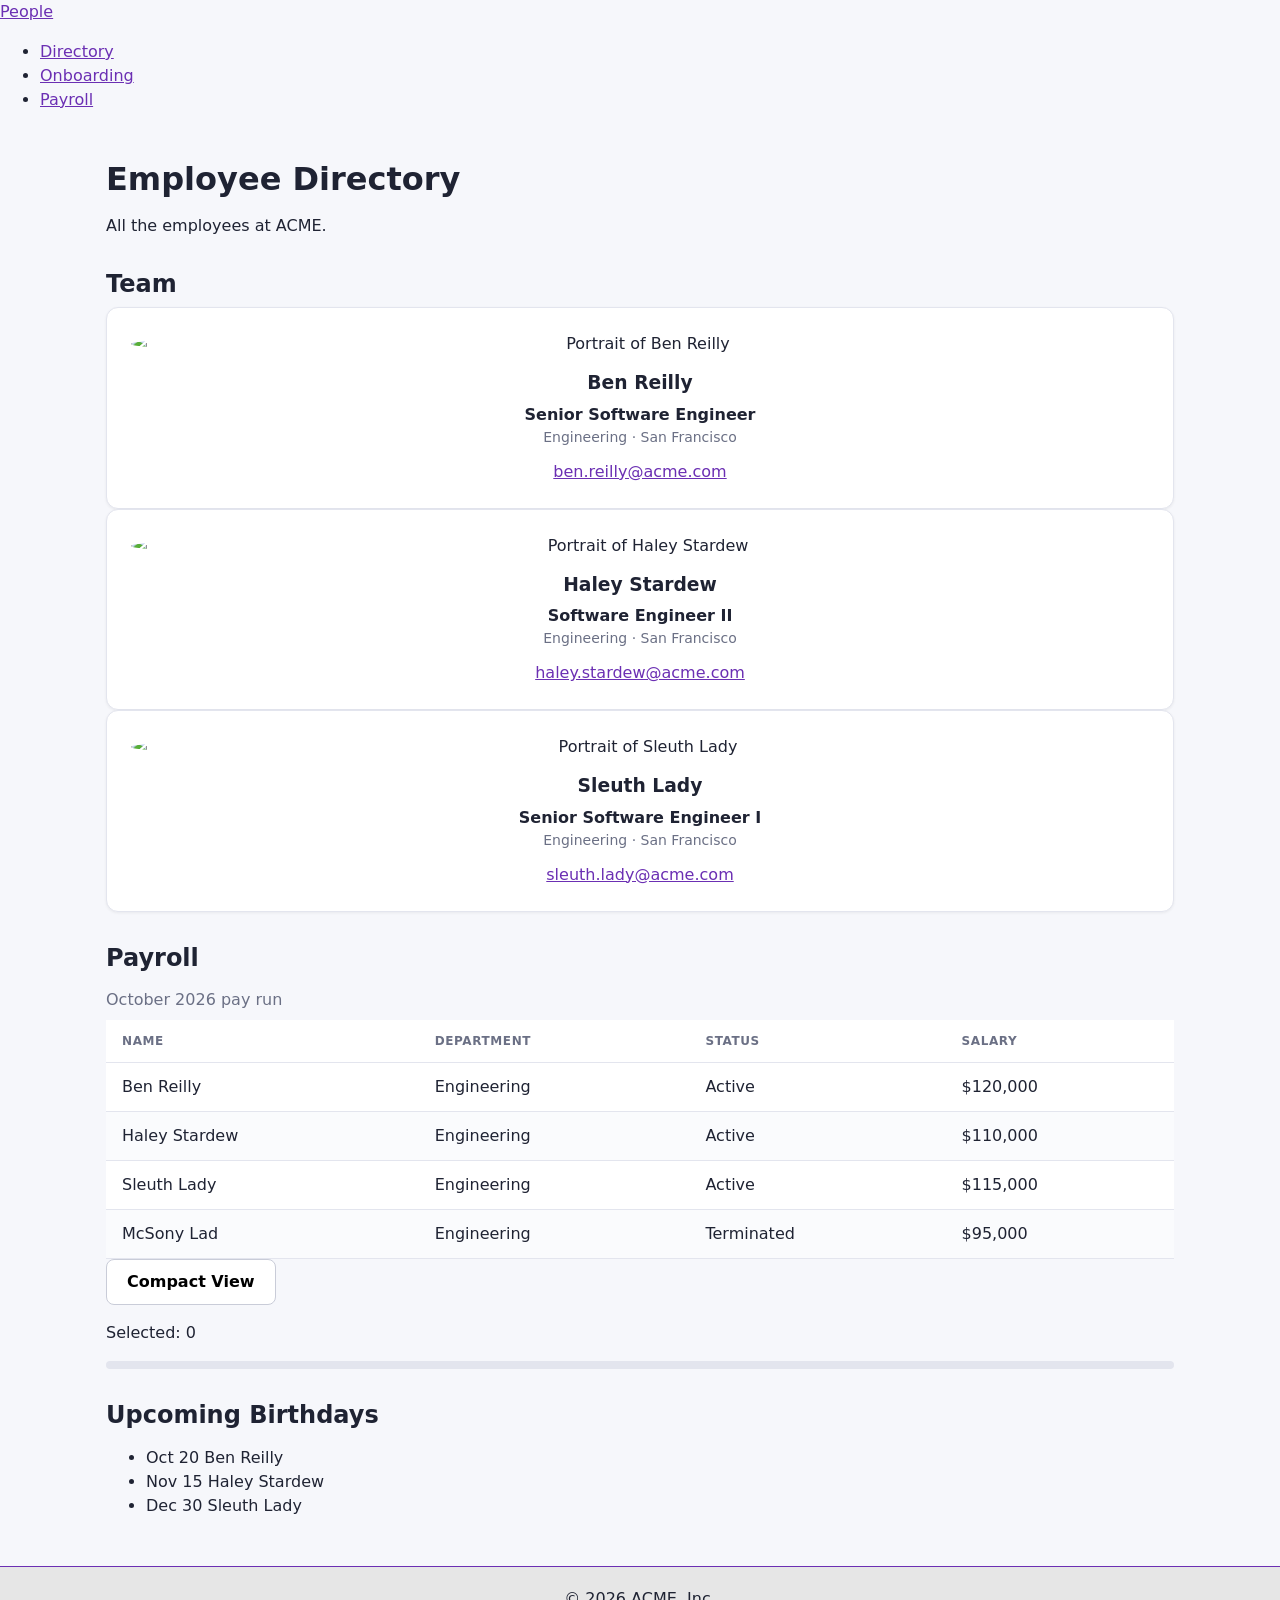
==== index.html @ ab60e47a "Payroll Table js" ====
<!DOCTYPE html>     <!-- tells the browser: modern HTML -->
<html lang="en">    <!-- language, for screen readers -->
    <head>          <!-- info ABOUT the page, not shown -->
        <meta charset="UTF-8">
        <meta name="viewport" content="width=device-width, initial-scale=1.0">
        <title>Document</title>

        <!-- CSS -->
        <link rel="stylesheet" href="styles.css">

        <!-- JavaScript -->
        <script src="app.js" defer></script>
        <script src="index.js" defer></script>
    </head>
    <body>          <!-- everything visible goes here -->
        <header class="site-header">
            <a href="index.html" class="logo">People</a>
            <nav aria-label="Main">
                <ul class="nav-links">
                    <li><a href="index.html" aria-current="page">Directory</a></li>
                    <li><a href="onboarding.html">Onboarding</a></li>
                    <li><a href="#">Payroll</a></li>
                </ul>
            </nav>
        </header>

        <main>
            <h1>Employee Directory</h1>
            <p>All the employees at ACME.</p>

            <section aria-labelledby="team-heading">
                <h2 id="team-heading">Team</h2>
                <!-- employee cards -->
                
                <article class="card">
                    <img src="https://i.pravatar.cc/150?img=56" alt="Portrait of Ben Reilly">
                    <h3>Ben Reilly</h3>
                    <p class="role">Senior Software Engineer</p>
                    <p class="dept">Engineering · San Francisco</p>
                    <a href="mailto:ben.reilly@acme.com">ben.reilly@acme.com</a>
                </article>
                
                <article class="card">
                    <img src="https://i.pravatar.cc/150?img=10" alt="Portrait of Haley Stardew">
                    <h3>Haley Stardew</h3>
                    <p class="role">Software Engineer II</p>
                    <p class="dept">Engineering · San Francisco</p>
                    <a href="mailto:haley.stardew@acme.com">haley.stardew@acme.com</a>
                </article>

                <article class="card">
                    <img src="https://i.pravatar.cc/150?img=44" alt="Portrait of Sleuth Lady">
                    <h3>Sleuth Lady</h3>
                    <p class="role">Senior Software Engineer I</p>
                    <p class="dept">Engineering · San Francisco</p>
                    <a href="mailto:sleuth.lady@acme.com">sleuth.lady@acme.com</a>
                </article>
            </section>

            <section aria-labelledby="payroll-heading">
                <h2 id="payroll-heading">Payroll</h2>
                <table class="data-table">
                    <caption>October 2026 pay run</caption>
                    <thead>
                        <tr>
                            <th scope="col">Name</th>
                            <th scope="col">Department</th>
                            <th scope="col">Status</th>
                            <th scope="col" class="num">Salary</th>
                        </tr>
                    </thead>

                    <tbody>
                        <tr>
                            <td>Ben Reilly</td>
                            <td>Engineering</td>
                            <td>Active</td>
                            <td class="num">$120,000</td>
                        </tr>
                        <tr>
                            <td>Haley Stardew</td>
                            <td>Engineering</td>
                            <td>Active</td>
                            <td class="num">$110,000</td>
                        </tr>
                        <tr>
                            <td>Sleuth Lady</td>
                            <td>Engineering</td>
                            <td>Active</td>
                            <td class="num">$115,000</td>
                        </tr>
                        <!-- add 3 more rows -->
                         <tr>
                            <td>McSony Lad</td>
                            <td>Engineering</td>
                            <td>Terminated</td>
                            <td class="num">$95,000</td>
                        </tr>
                    </tbody>
                </table>

                <button type="button" id="density" class="btn" aria-pressed="false">Compact View</button>
                <p id="selected-count">Selected: 0</p>

                <div class="progress">
                    <div class="progress__fill"></div>
                </div>
            </section>

            <aside class="upcoming-birthdays">
                <h2 id="birthdays-heading">Upcoming Birthdays</h2>
                <ul aria-labelledby="birthdays-heading">
                    <li><time datetime="2026-10-20">Oct 20</time> Ben Reilly</li>
                    <li><time datetime="2026-11-15">Nov 15</time> Haley Stardew</li>
                    <li><time datetime="2026-12-30">Dec 30</time> Sleuth Lady</li>
                </ul>
            </aside>
        </main>

        <footer class="site-footer">
            <p>&copy; 2026 ACME, Inc.</p>
        </footer>
    </body>
</html>
---- styles.css ----
*,
*::before,
*::after {
    /* With border-box, width includes padding and border */
    /* Without border-box, width adds to padding and border */
  box-sizing: border-box;
}


/* Main Styles */
body {
    margin: 0;
    font-family: system-ui, -apple-system, "Segoe UI", Roboto, sans-serif;
    font-size: 1rem;
    line-height: 1.5;
    color: #1f2333;
    background:#f6f7fb;
}

h1, h2, h3 {
    line-height: 1.2;
    margin: 0 0 0.5rem;
}

h2 {
    margin-top: 2rem;
}

img {
    max-width: 100%;    /* images never overflow their container */
    display: block;
}

a {
    color: #6b2fb3;
}

main {
    max-width: 1100px;
    margin: 0 auto; /* auto left/right margins = centered */
    padding: 2rem 1rem;
}



/* Card Styles */
.card {
    background: white;
    border: 1px solid #e3e5ee;
    border-radius: 12px;
    padding: 1.5rem;
    box-shadow: 0 1px 3px rgb(0 0 0 / 6%);
    text-align: center;
}

.card img {
    border-radius: 50%; /* circle */
    margin: 0 auto 1rem;
}

.card .role {
    font-weight: 600;
    margin: 0;
}

.card .dept {
    color: #6b7085;
    font-size: 0.875rem;
    margin: 0 0 0.75rem;
}



/* Table Styles */
.data-table {
    width: 100%;
    border-collapse: collapse;   /* single borders between cells */
    background: white;
}

.data-table caption {
    text-align: left;
    padding: 0.5rem 0;
    color: #6b7085;
}

.data-table th,
.data-table td {
    padding: 0.75rem 1rem;
    text-align: left;
    border-bottom: 1px solid #e3e5ee;
}

.data-table th {
    font-size: 0.75rem;
    text-transform: uppercase;
    letter-spacing: 0.05em;
    color: #6b7085;
}

.data-table tbody tr:nth-child(even) {background: #fafbfd; }

/* any body row with the label is-selected gets a purple background */
.data-table tbody tr.is-selected { background: #e9ddfb; }

.compact .data-table td { padding: 0.25rem 1rem; }

.data-table tbody tr:hover {background: #f1ecfa;}

.num {
    text-align: right;
    font-variant-numeric: tabular-nums;     /* digits line up */
}

.progress {
    height: 8px;
    background: #e3e5ee;     /* the empty track */
    border-radius: 999px;
    overflow: hidden;        /* keeps the fill inside the rounded corners */
}

.progress__fill {
    height: 100%;
    width: var(--progress, 0%);   /* ← the key line */
    background: #6b2fb3;
    transition: width 0.2s ease;
}



/* Badge, Form Field, and Button Styles */
.badge {
    display: inline-block;
    padding: 0.125rem 0.5rem;
    border-radius: 999px;
    font-size: 0.75rem;
    font-weight: 600;
}

.badge--active { background: #e3f6ea; color: #1b7a3d; }
.badge--leave { background: #fff4d6; color: #8a5a00; }

.field {
    margin-bottom: 1rem;
}

.field label {
    display: block;     /* label sits on its own line above */
    font-weight: 600;
    margin-bottom: 0.25rem;
}

.form legend {
    color: rgb(146, 146, 146, 0.5);    /* add transparent */
    font-size: 1.5rem;
    font-weight: 600;
    margin-bottom: 0.25rem;
}

input[type="text"],
input[type="email"],
input[type="date"],
select,
textarea {
    width: 100%;
    padding: 0.625rem 0.75rem;
    font: inherit;      /* inputs don't inherit fonts by default! */
    border: 1px solid #c9ccd8;
    border-radius: 8px;
}

fieldset {
    border: 1px solid #e3e5ee;
    border-radius: 12px;
    padding: 1rem 1.25rem;
    margin: 0 0 1.5rem;
}

.btn {
    padding: 0.625em 1.25em;
    font: inherit;
    font-weight: 600;
    border: 1px solid #c9ccd8;
    border-radius: 8px;
    background: #fff;
    cursor: pointer;
}

.btn--primary {
    background: #6b2fb3;
    border-color: #6b2fb3;
    color: #fff;
}


/* Header and Footer Styles */

footer {
    background: rgb(230, 230, 230);
    border-top: 1px solid #6b2fb3;
    text-align: center;
    padding: 0.25rem;
}
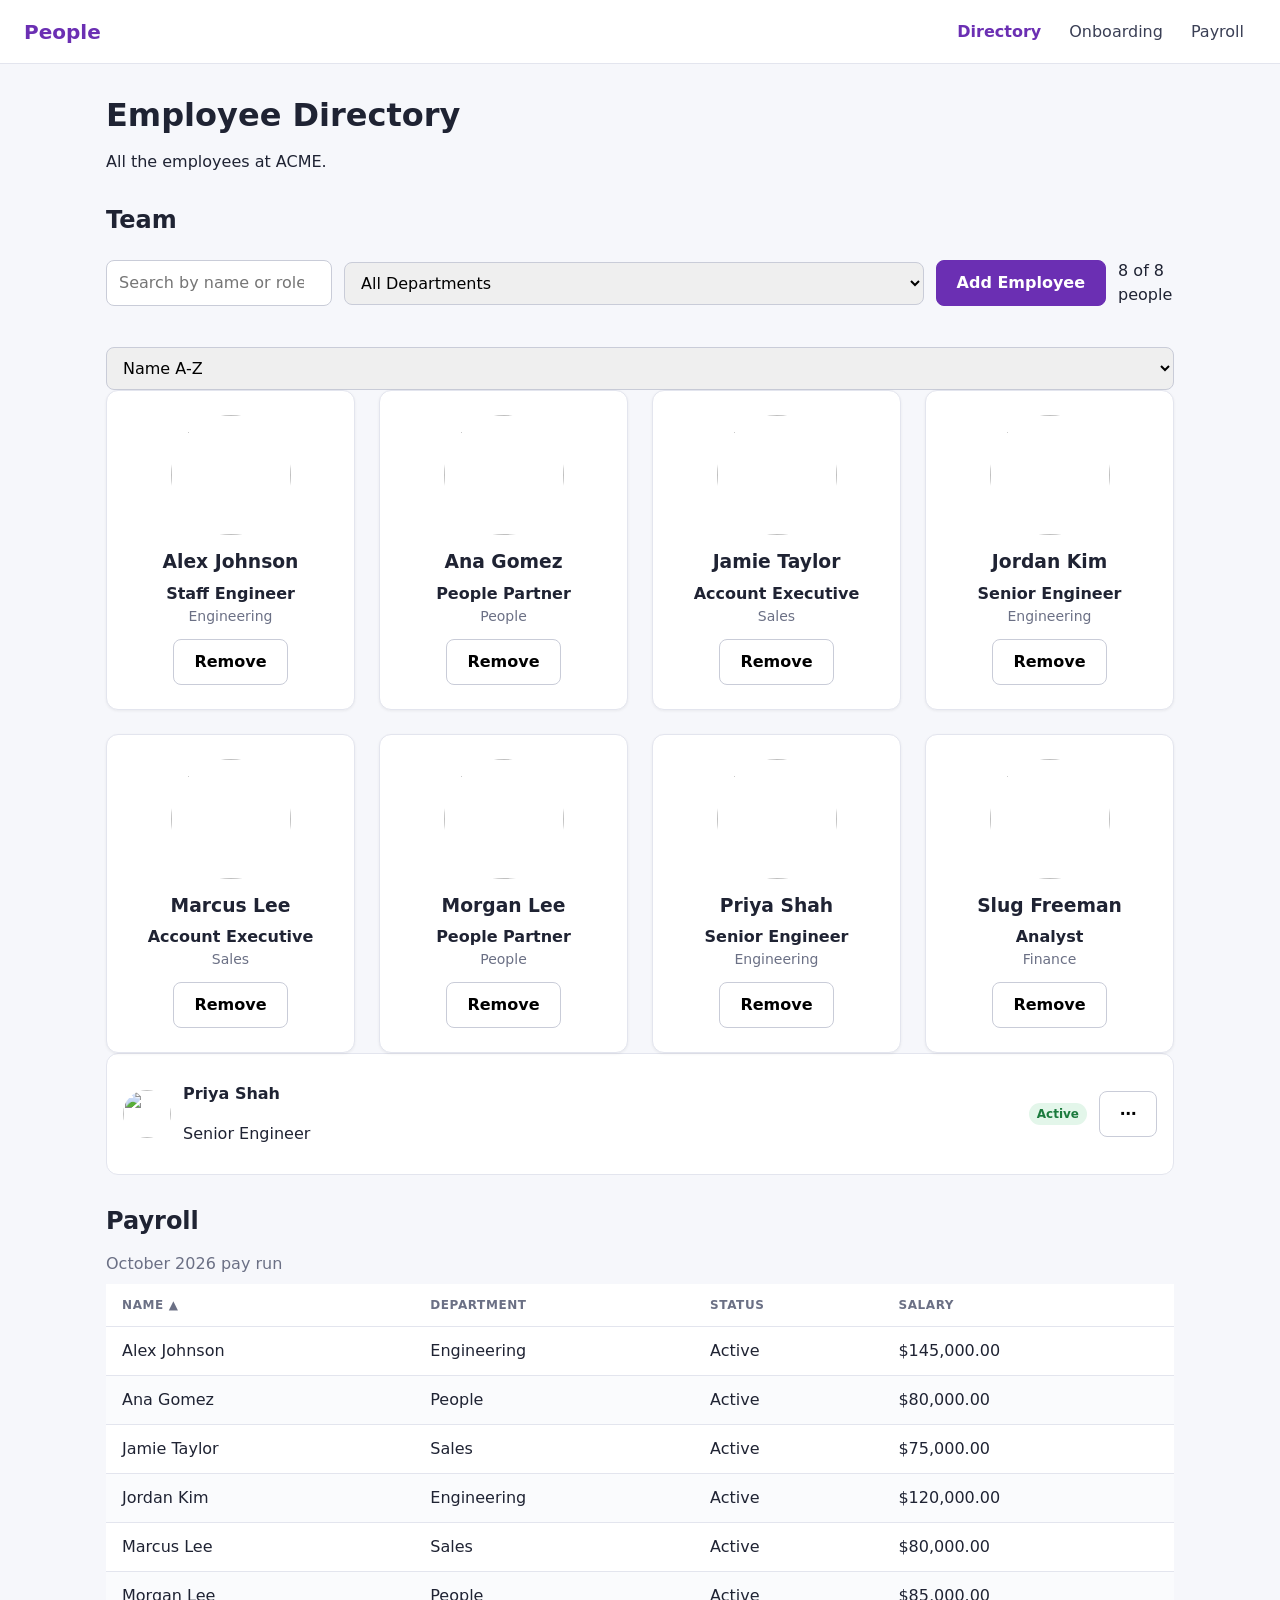
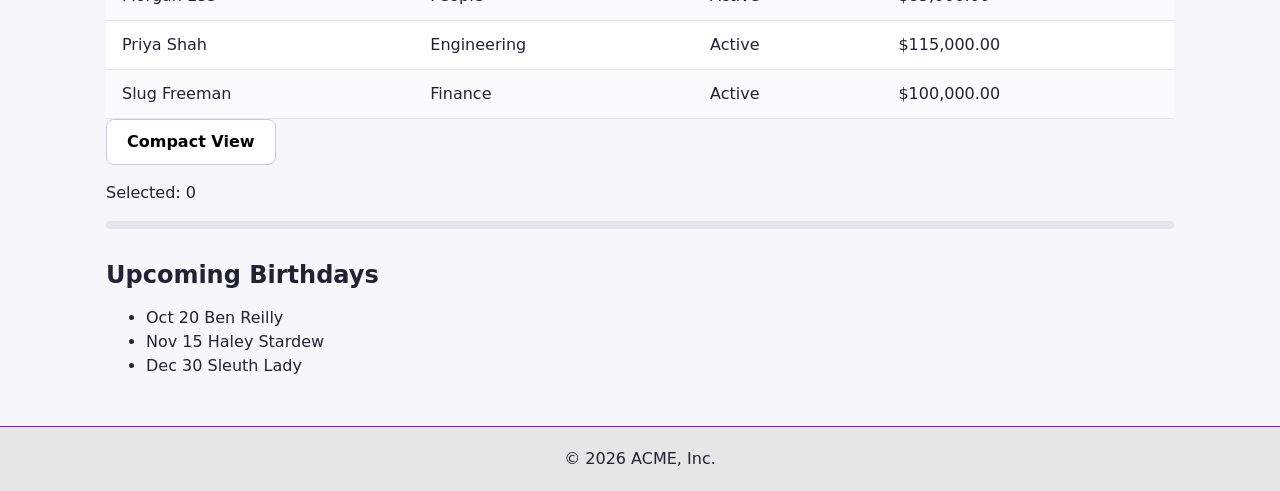
==== commit c0bd72dd: "new work yay" ====
--- a/index.html
+++ b/index.html
@@ -30,73 +30,52 @@
 
             <section aria-labelledby="team-heading">
                 <h2 id="team-heading">Team</h2>
+                <!-- search & filters -->
+                <div class="toolbar">
+                    <label for="search" class="visually-hidden">Search Employees</label>
+                    <input type="search" id="search" placeholder="Search by name or role...">
+                    <select id="dept" aria-label="Filter by department">
+                        <option value="All">All Departments</option>
+                    </select>
+                    <button type="button" class="btn btn--primary">Add Employee</button>
+                    <p id="result-count" aria-live="polite"></p>
+                </div>
+
                 <!-- employee cards -->
-                
-                <article class="card">
-                    <img src="https://i.pravatar.cc/150?img=56" alt="Portrait of Ben Reilly">
-                    <h3>Ben Reilly</h3>
-                    <p class="role">Senior Software Engineer</p>
-                    <p class="dept">Engineering · San Francisco</p>
-                    <a href="mailto:ben.reilly@acme.com">ben.reilly@acme.com</a>
-                </article>
-                
-                <article class="card">
-                    <img src="https://i.pravatar.cc/150?img=10" alt="Portrait of Haley Stardew">
-                    <h3>Haley Stardew</h3>
-                    <p class="role">Software Engineer II</p>
-                    <p class="dept">Engineering · San Francisco</p>
-                    <a href="mailto:haley.stardew@acme.com">haley.stardew@acme.com</a>
-                </article>
-
-                <article class="card">
-                    <img src="https://i.pravatar.cc/150?img=44" alt="Portrait of Sleuth Lady">
-                    <h3>Sleuth Lady</h3>
-                    <p class="role">Senior Software Engineer I</p>
-                    <p class="dept">Engineering · San Francisco</p>
-                    <a href="mailto:sleuth.lady@acme.com">sleuth.lady@acme.com</a>
-                </article>
+                 <select id="sort" aria-label="Sort by">
+                    <option value="name">Name A-Z</option>
+                    <option value="newest">Newest Hire</option>
+                </select>
+                <div class="card-list"></div>
             </section>
 
+            <!-- employee bars -->
+             <div class="employee-row">
+                <img class="employee-row__avatar" src="https://i.pravatar.cc/96?img=5" alt="">
+                <div class="employee-row__info">
+                    <p class="employee-row__name">Priya Shah</p>
+                    <p class="employee-row__title">Senior Engineer</p>
+                </div>
+                <span class="badge badge--active">Active</span>
+                <button type="button" class="btn" aria-label="More actions for Priya Shah">⋯</button>
+            </div>
+
+
+            <!-- payroll -->
             <section aria-labelledby="payroll-heading">
                 <h2 id="payroll-heading">Payroll</h2>
                 <table class="data-table">
                     <caption>October 2026 pay run</caption>
                     <thead>
                         <tr>
-                            <th scope="col">Name</th>
-                            <th scope="col">Department</th>
-                            <th scope="col">Status</th>
-                            <th scope="col" class="num">Salary</th>
+                            <th scope="col" data-key="name"><button type="button">Name</button></th>
+                            <th scope="col" data-key="dept"><button type="button">Department</button></th>
+                            <th scope="col" data-key="status"><button type="button">Status</button></th>
+                            <th scope="col" data-key="salary" class="num"><button type="button">Salary</button></th>
                         </tr>
                     </thead>
 
-                    <tbody>
-                        <tr>
-                            <td>Ben Reilly</td>
-                            <td>Engineering</td>
-                            <td>Active</td>
-                            <td class="num">$120,000</td>
-                        </tr>
-                        <tr>
-                            <td>Haley Stardew</td>
-                            <td>Engineering</td>
-                            <td>Active</td>
-                            <td class="num">$110,000</td>
-                        </tr>
-                        <tr>
-                            <td>Sleuth Lady</td>
-                            <td>Engineering</td>
-                            <td>Active</td>
-                            <td class="num">$115,000</td>
-                        </tr>
-                        <!-- add 3 more rows -->
-                         <tr>
-                            <td>McSony Lad</td>
-                            <td>Engineering</td>
-                            <td>Terminated</td>
-                            <td class="num">$95,000</td>
-                        </tr>
-                    </tbody>
+                    <tbody></tbody>
                 </table>
 
                 <button type="button" id="density" class="btn" aria-pressed="false">Compact View</button>
--- a/styles.css
+++ b/styles.css
@@ -67,6 +67,57 @@
     color: #6b7085;
     font-size: 0.875rem;
     margin: 0 0 0.75rem;
+}
+
+
+
+ /* Row Styles */
+.data-table th button {
+    all: unset;        /* remove all default button styling */
+    cursor: pointer;
+}
+
+.data-table th[aria-sort="ascending"] button::after {
+    content: " ▲";
+}
+
+.data-table th[aria-sort="descending"] button::after {
+    content: " ▼";
+}
+
+.data-table th button:focus-visible {
+    outline: 1px solid #6b2fb3;
+    outline-offset: 2px;
+}
+
+
+.employee-row {
+    display: flex;
+    align-items: center;
+    gap: 0.75rem;
+    padding: 0.75rem 1rem;
+    background: white;
+    border: 1px solid #e3e5ee;
+    border-radius: 12px;
+}
+
+.employee-row__name {
+    font-weight: 600;
+    white-space: nowrap;      /* keep it on one line, never wrap */
+    overflow: hidden;         /* hide whatever doesn't fit */
+    text-overflow: ellipsis;  /* show "…" where it was cut */
+}
+
+.employee-row__avatar {
+    width: 48px;
+    height: 48px;
+    border-radius: 50%; /* circle */
+    flex-shrink: 0;
+}
+
+.employee-row__info {
+    flex: 1;
+    min-width: 0;
 }
 
 
@@ -193,7 +244,102 @@
 }
 
 
-/* Header and Footer Styles */
+/* Card Styles */
+.card {
+    display: flex;
+    flex-direction: column;
+    align-items: center;
+}
+
+.card a {
+    margin-top: auto; /* pushes link to the bottom */
+}
+
+.card-list {
+    display: flex;
+    flex-wrap: wrap;
+    gap: 1.5rem;
+}
+
+.card-list .card {
+    flex: 1 1 240px; /* grow, shrink, but aim for 240px wide */
+}
+
+
+
+/* Toolbar */
+.toolbar {
+    display: flex;
+    align-items: center;
+    gap: 0.75rem;
+    margin-bottom: 1.5rem;
+}
+
+.toolbar input[type="search"] {
+    flex: 1; /* search box takes all leftover width */
+    padding: 0.625rem 0.75rem;
+    font: inherit;
+    border: 1px solid #c9ccd8;
+    border-radius: 8px;
+}
+
+.toolbar .btn--primary {
+    margin-left: auto;
+    white-space: nowrap;
+}
+
+/* hides text visually but keeps it for screen readers */
+.visually-hidden {
+    position: absolute;
+    width: 1px;
+    height: 1px;
+    overflow: hidden;
+    clip: rect(0 0 0 0);
+    white-space: nowrap;
+}
+
+/* Navbar and Footer Styles */
+.site-header {
+    display: flex;
+    align-items: center; /* vertically center logo + links */
+    justify-content: space-between; /* logo left, nav right */
+    padding: 0 1.5rem;
+    height: 64px;
+    background: #fff;
+    border-bottom: 1px solid #e3e5ee;
+}
+
+.logo {
+    font-weight: 800;
+    font-size: 1.25rem;
+    color: #6b2fb3;
+    text-decoration: none;
+}
+
+.nav-links {
+    display: flex;
+    gap: 0.25rem;
+    list-style: none; /* remove bullets */
+    margin: 0;
+    padding: 0;
+}
+
+.nav-links a {
+    display: block;
+    padding: 0.5rem 0.75rem;
+    border-radius: 8px;
+    color: #3a3f55;
+    text-decoration: none;
+}
+
+.nav-links a:hover {
+    background: #f1ecfa;
+}
+
+.nav-links a[aria-current="page"] {
+    color: #6b2fb3;
+    font-weight: 600;
+}
 
 footer {
     background: rgb(230, 230, 230);
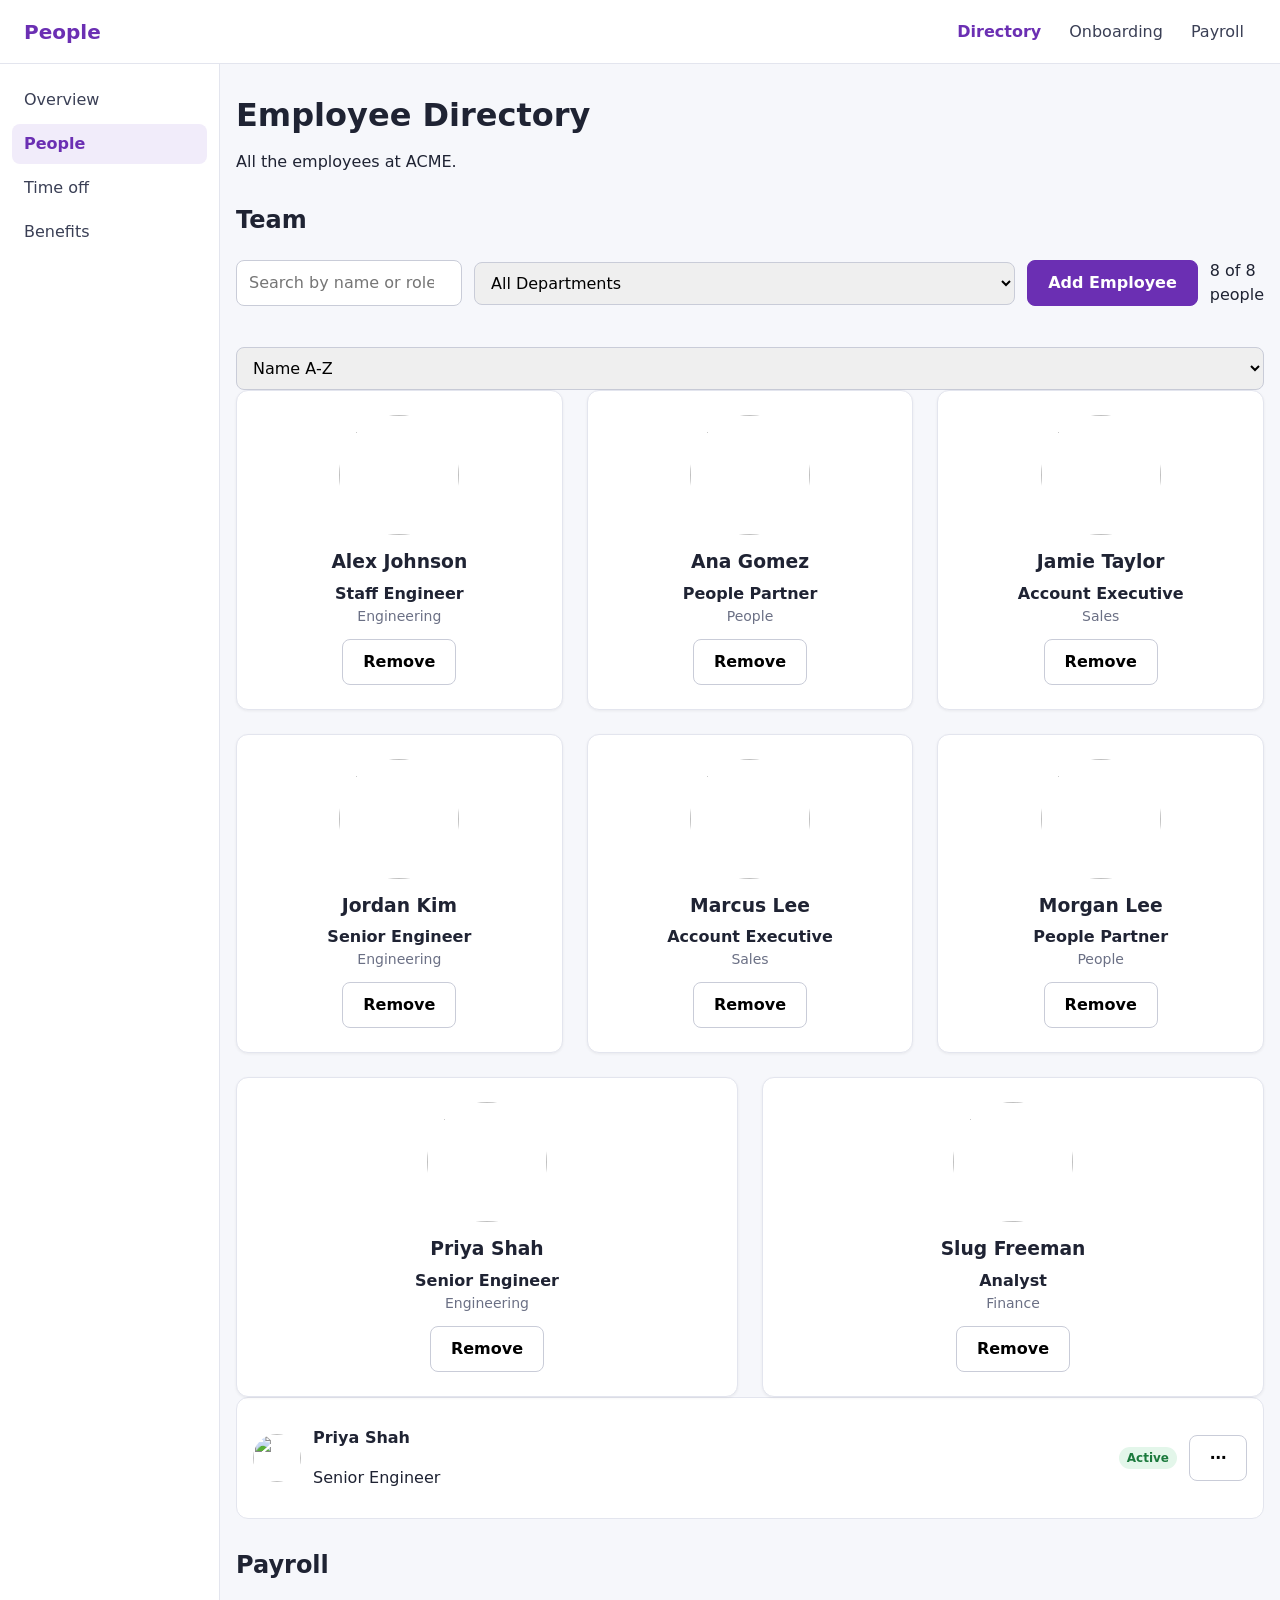
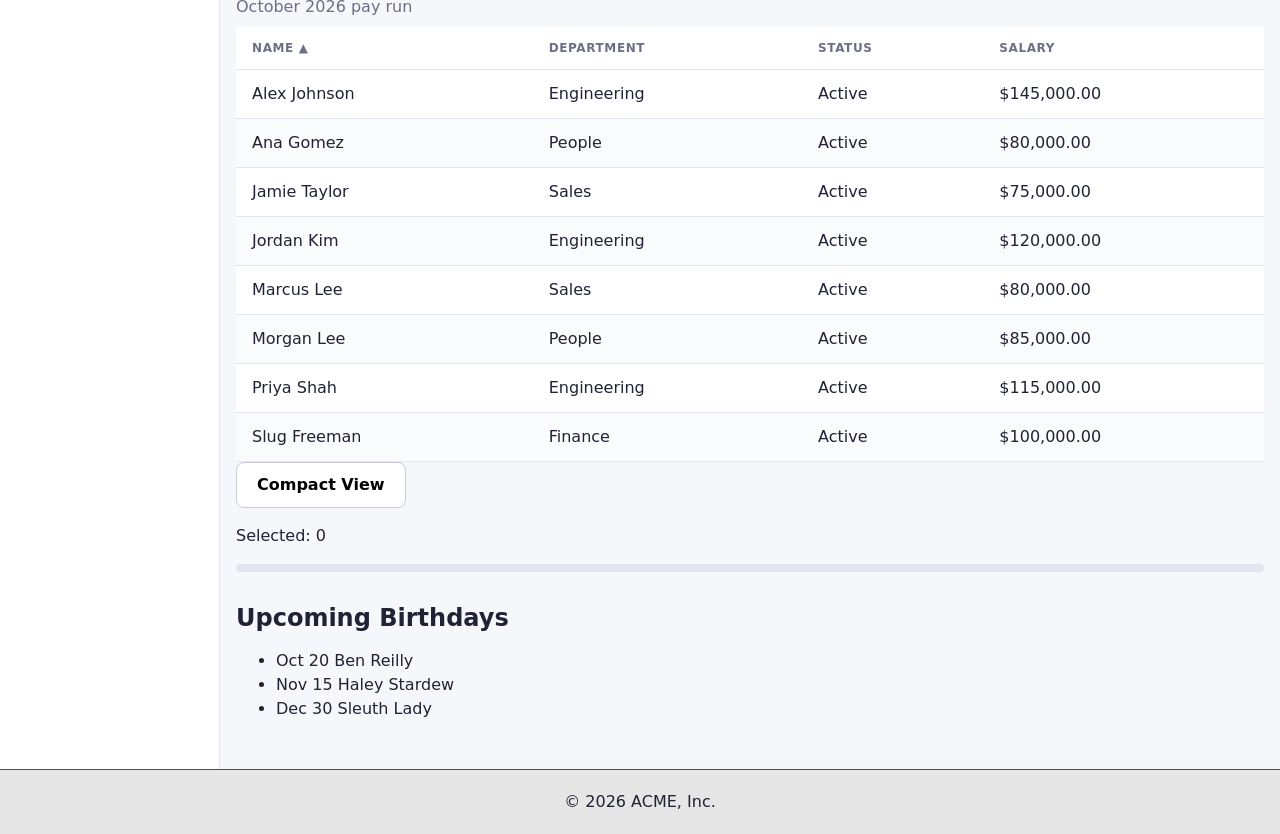
==== commit 277fc2f7: "more practice bleh" ====
--- a/index.html
+++ b/index.html
@@ -13,89 +13,100 @@
         <script src="index.js" defer></script>
     </head>
     <body>          <!-- everything visible goes here -->
-        <header class="site-header">
-            <a href="index.html" class="logo">People</a>
-            <nav aria-label="Main">
-                <ul class="nav-links">
-                    <li><a href="index.html" aria-current="page">Directory</a></li>
-                    <li><a href="onboarding.html">Onboarding</a></li>
-                    <li><a href="#">Payroll</a></li>
-                </ul>
-            </nav>
-        </header>
+        <div class="app">
+            <header class="site-header">
+                <a href="index.html" class="logo">People</a>
+                <nav aria-label="Main">
+                    <ul class="nav-links">
+                        <li><a href="index.html" aria-current="page">Directory</a></li>
+                        <li><a href="onboarding.html">Onboarding</a></li>
+                        <li><a href="#">Payroll</a></li>
+                    </ul>
+                </nav>
+            </header>
 
-        <main>
-            <h1>Employee Directory</h1>
-            <p>All the employees at ACME.</p>
+            <aside class="sidebar">
+                <nav aria-label="Sections">
+                    <a href="#">Overview</a>
+                    <a href="#" aria-current="page">People</a>
+                    <a href="#">Time off</a>
+                    <a href="#">Benefits</a>
+                </nav>
+            </aside>
 
-            <section aria-labelledby="team-heading">
-                <h2 id="team-heading">Team</h2>
-                <!-- search & filters -->
-                <div class="toolbar">
-                    <label for="search" class="visually-hidden">Search Employees</label>
-                    <input type="search" id="search" placeholder="Search by name or role...">
-                    <select id="dept" aria-label="Filter by department">
-                        <option value="All">All Departments</option>
+            <main>
+                <h1>Employee Directory</h1>
+                <p>All the employees at ACME.</p>
+
+                <section aria-labelledby="team-heading">
+                    <h2 id="team-heading">Team</h2>
+                    <!-- search & filters -->
+                    <div class="toolbar">
+                        <label for="search" class="visually-hidden">Search Employees</label>
+                        <input type="search" id="search" placeholder="Search by name or role...">
+                        <select id="dept" aria-label="Filter by department">
+                            <option value="All">All Departments</option>
+                        </select>
+                        <button type="button" class="btn btn--primary">Add Employee</button>
+                        <p id="result-count" aria-live="polite"></p>
+                    </div>
+
+                    <!-- employee cards -->
+                    <select id="sort" aria-label="Sort by">
+                        <option value="name">Name A-Z</option>
+                        <option value="newest">Newest Hire</option>
                     </select>
-                    <button type="button" class="btn btn--primary">Add Employee</button>
-                    <p id="result-count" aria-live="polite"></p>
+                    <div class="card-list"></div>
+                </section>
+
+                <!-- employee bars -->
+                <div class="employee-row">
+                    <img class="employee-row__avatar" src="https://i.pravatar.cc/96?img=5" alt="">
+                    <div class="employee-row__info">
+                        <p class="employee-row__name">Priya Shah</p>
+                        <p class="employee-row__title">Senior Engineer</p>
+                    </div>
+                    <span class="badge badge--active">Active</span>
+                    <button type="button" class="btn" aria-label="More actions for Priya Shah">⋯</button>
                 </div>
 
-                <!-- employee cards -->
-                 <select id="sort" aria-label="Sort by">
-                    <option value="name">Name A-Z</option>
-                    <option value="newest">Newest Hire</option>
-                </select>
-                <div class="card-list"></div>
-            </section>
 
-            <!-- employee bars -->
-             <div class="employee-row">
-                <img class="employee-row__avatar" src="https://i.pravatar.cc/96?img=5" alt="">
-                <div class="employee-row__info">
-                    <p class="employee-row__name">Priya Shah</p>
-                    <p class="employee-row__title">Senior Engineer</p>
-                </div>
-                <span class="badge badge--active">Active</span>
-                <button type="button" class="btn" aria-label="More actions for Priya Shah">⋯</button>
-            </div>
+                <!-- payroll -->
+                <section aria-labelledby="payroll-heading">
+                    <h2 id="payroll-heading">Payroll</h2>
+                    <table class="data-table">
+                        <caption>October 2026 pay run</caption>
+                        <thead>
+                            <tr>
+                                <th scope="col" data-key="name"><button type="button">Name</button></th>
+                                <th scope="col" data-key="dept"><button type="button">Department</button></th>
+                                <th scope="col" data-key="status"><button type="button">Status</button></th>
+                                <th scope="col" data-key="salary" class="num"><button type="button">Salary</button></th>
+                            </tr>
+                        </thead>
 
+                        <tbody></tbody>
+                    </table>
 
-            <!-- payroll -->
-            <section aria-labelledby="payroll-heading">
-                <h2 id="payroll-heading">Payroll</h2>
-                <table class="data-table">
-                    <caption>October 2026 pay run</caption>
-                    <thead>
-                        <tr>
-                            <th scope="col" data-key="name"><button type="button">Name</button></th>
-                            <th scope="col" data-key="dept"><button type="button">Department</button></th>
-                            <th scope="col" data-key="status"><button type="button">Status</button></th>
-                            <th scope="col" data-key="salary" class="num"><button type="button">Salary</button></th>
-                        </tr>
-                    </thead>
+                    <button type="button" id="density" class="btn" aria-pressed="false">Compact View</button>
+                    <p id="selected-count">Selected: 0</p>
 
-                    <tbody></tbody>
-                </table>
+                    <div class="progress">
+                        <div class="progress__fill"></div>
+                    </div>
+                </section>
 
-                <button type="button" id="density" class="btn" aria-pressed="false">Compact View</button>
-                <p id="selected-count">Selected: 0</p>
-
-                <div class="progress">
-                    <div class="progress__fill"></div>
-                </div>
-            </section>
-
-            <aside class="upcoming-birthdays">
-                <h2 id="birthdays-heading">Upcoming Birthdays</h2>
-                <ul aria-labelledby="birthdays-heading">
-                    <li><time datetime="2026-10-20">Oct 20</time> Ben Reilly</li>
-                    <li><time datetime="2026-11-15">Nov 15</time> Haley Stardew</li>
-                    <li><time datetime="2026-12-30">Dec 30</time> Sleuth Lady</li>
-                </ul>
-            </aside>
-        </main>
-
+                <aside class="upcoming-birthdays">
+                    <h2 id="birthdays-heading">Upcoming Birthdays</h2>
+                    <ul aria-labelledby="birthdays-heading">
+                        <li><time datetime="2026-10-20">Oct 20</time> Ben Reilly</li>
+                        <li><time datetime="2026-11-15">Nov 15</time> Haley Stardew</li>
+                        <li><time datetime="2026-12-30">Dec 30</time> Sleuth Lady</li>
+                    </ul>
+                </aside>
+            </main>
+        </div>
+        
         <footer class="site-footer">
             <p>&copy; 2026 ACME, Inc.</p>
         </footer>
--- a/styles.css
+++ b/styles.css
@@ -5,6 +5,8 @@
     /* Without border-box, width adds to padding and border */
   box-sizing: border-box;
 }
+
+/* display: flex is 1d while display: grid is 2d */
 
 
 /* Main Styles */
@@ -42,6 +44,45 @@
 }
 
 
+/* App Styles */
+.app {
+    display: grid;
+    grid-template-columns: 220px 1fr;
+    grid-template-rows: 64px 1fr;
+    grid-template-areas:
+        "header  header"
+        "sidebar main";
+    min-height: 100vh
+}
+
+.site-header {grid-area: header;}
+.siderbar {grid-area: sidebar;}
+.app main { grid-area: main; max-width: none; margin: 0; }
+
+.sidebar {
+    background: #fff;
+    border-right: 1px solid #e3e5ee;
+    padding: 1rem 0.75rem;
+}
+
+.sidebar nav {
+    display: flex;
+    flex-direction: column;
+    gap: 0.25rem;
+}
+
+.sidebar a {
+    padding: 0.5rem 0.75rem;
+    border-radius: 8px;
+    color: #3a3f55;
+    text-decoration: none;
+}
+
+.sidebar a[aria-current="page"] {
+    background: #f1ecfa;
+    color: #6b2fb3;
+    font-weight: 600;
+}
 
 /* Card Styles */
 .card {
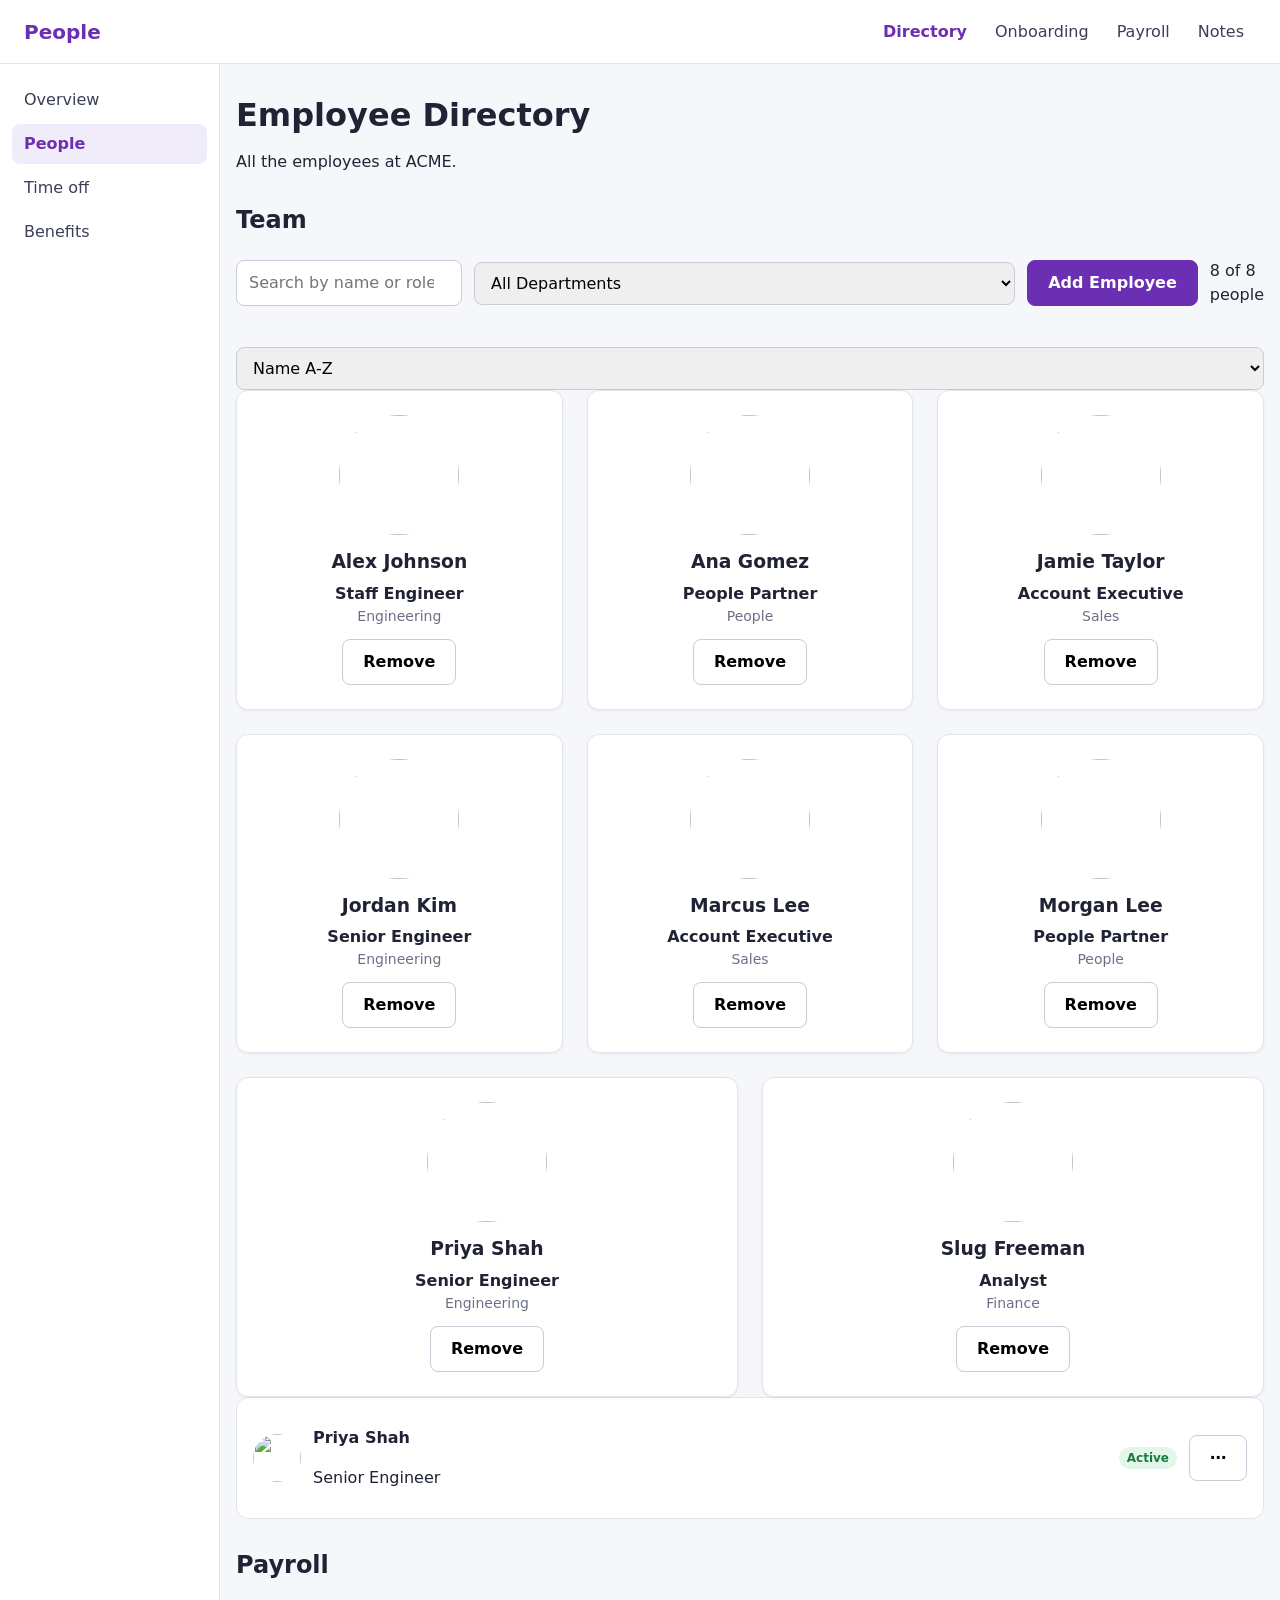
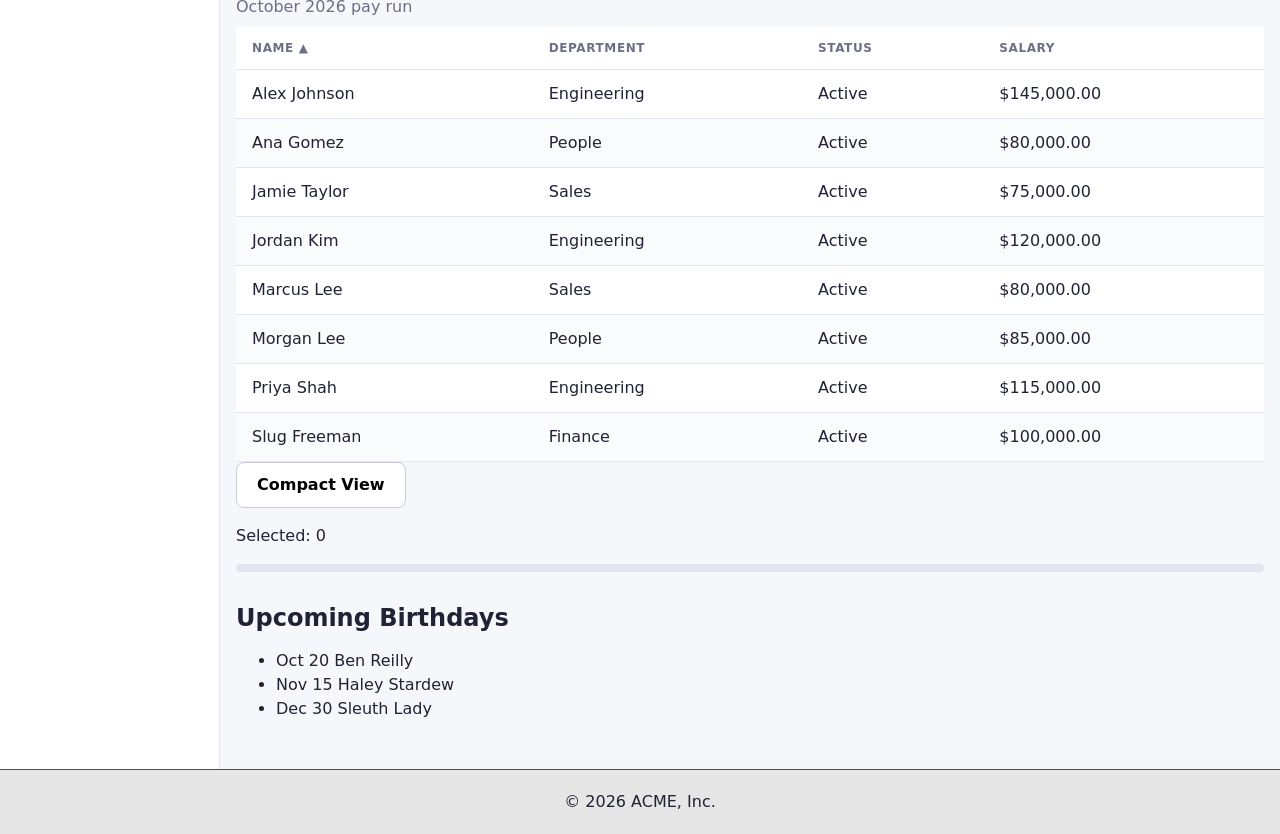
==== commit 61fe0437: "Add Notes link to the header nav Co-Authored-By: Claude Opus 5.5 <noreply@anthropic.com>" ====
--- a/index.html
+++ b/index.html
@@ -1,30 +1,60 @@
 <!DOCTYPE html>     <!-- tells the browser: modern HTML -->
 <html lang="en">    <!-- language, for screen readers -->
     <head>          <!-- info ABOUT the page, not shown -->
+        <!-- ============================================================
+             index.html: the Employee Directory (dashboard) page
+             ============================================================
+             Most of the visible content (cards, table rows, department
+             options) is EMPTY here and gets filled in by index.js.
+             To see what JS added, use DevTools → Elements (the live
+             DOM), not View Source (the original file).
+        -->
+
+        <!-- charset: which character encoding the file uses (UTF-8
+             handles every language plus symbols like ▲ and ⋯) -->
         <meta charset="UTF-8">
+        <!-- viewport: on phones, use the real screen width instead of
+             pretending to be a 980px desktop and zooming out -->
         <meta name="viewport" content="width=device-width, initial-scale=1.0">
+        <!-- shown in the browser tab (could be "Employee Directory") -->
         <title>Document</title>
 
         <!-- CSS -->
         <link rel="stylesheet" href="styles.css">
 
         <!-- JavaScript -->
+        <!-- defer = download now, but RUN only after the whole HTML is
+             parsed (so querySelector can find every element). Deferred
+             scripts run in the order they're listed: app.js first, so
+             index.js can use its formatSalary(). -->
         <script src="app.js" defer></script>
         <script src="index.js" defer></script>
     </head>
     <body>          <!-- everything visible goes here -->
+        <!-- .app = the CSS grid wrapper (header across the top, sidebar
+             on the left, main on the right). See ".app" in styles.css. -->
         <div class="app">
+            <!-- <header> = landmark for the site's top banner -->
             <header class="site-header">
                 <a href="index.html" class="logo">People</a>
+                <!-- <nav> = landmark for navigation. aria-label names it,
+                     because this page has TWO navs and screen reader
+                     users need to tell them apart. -->
                 <nav aria-label="Main">
+                    <!-- links in a list: screen readers announce
+                         "list, 3 items" -->
                     <ul class="nav-links">
+                        <!-- aria-current="page" marks the page you're on -->
                         <li><a href="index.html" aria-current="page">Directory</a></li>
                         <li><a href="onboarding.html">Onboarding</a></li>
                         <li><a href="#">Payroll</a></li>
+                        <li><a href="notes.html">Notes</a></li>
                     </ul>
                 </nav>
             </header>
 
+            <!-- <aside> = content related to, but separate from, the main
+                 content -->
             <aside class="sidebar">
                 <nav aria-label="Sections">
                     <a href="#">Overview</a>
@@ -34,39 +64,71 @@
                 </nav>
             </aside>
 
+            <!-- <main> = THE main content. Only one per page. -->
             <main>
+                <!-- exactly one h1 per page; headings go in order
+                     (h1 → h2 → h3) without skipping levels -->
                 <h1>Employee Directory</h1>
                 <p>All the employees at ACME.</p>
 
+                <!-- aria-labelledby="team-heading" names this section using
+                     the text of the element with id="team-heading". The
+                     two values must match exactly. -->
                 <section aria-labelledby="team-heading">
                     <h2 id="team-heading">Team</h2>
                     <!-- search & filters -->
+                    <!-- .toolbar is a flex row (styles.css) -->
                     <div class="toolbar">
+                        <!-- The label is hidden visually but still read by
+                             screen readers (.visually-hidden). for="search"
+                             links it to id="search". A placeholder is NOT
+                             a label: it disappears when you type. -->
                         <label for="search" class="visually-hidden">Search Employees</label>
+                        <!-- type="search" gives a clear (×) button and a
+                             "search" keyboard on phones -->
                         <input type="search" id="search" placeholder="Search by name or role...">
+                        <!-- Only the "All" option is written here. index.js
+                             adds one <option> per department from the data.
+                             value="All" matches state.dept === 'All'. -->
                         <select id="dept" aria-label="Filter by department">
                             <option value="All">All Departments</option>
                         </select>
+                        <!-- type="button": a plain button. (A <button> inside a
+                             form defaults to type="submit".) -->
                         <button type="button" class="btn btn--primary">Add Employee</button>
+                        <!-- aria-live="polite": screen readers announce changes
+                             to this text ("3 of 8 people") when they're
+                             idle, without moving focus -->
                         <p id="result-count" aria-live="polite"></p>
                     </div>
 
                     <!-- employee cards -->
+                    <!-- the values ("name", "newest") are what state.sort
+                         gets set to -->
                     <select id="sort" aria-label="Sort by">
                         <option value="name">Name A-Z</option>
                         <option value="newest">Newest Hire</option>
                     </select>
+                    <!-- Leave EMPTY: render() replaces everything inside it
+                         on every update, so anything written here would be
+                         deleted. -->
                     <div class="card-list"></div>
                 </section>
 
                 <!-- employee bars -->
+                <!-- Day 4 exercise: the flexbox "employee row" component.
+                     BEM class names: employee-row = block,
+                     employee-row__name = an element (part) of it. -->
                 <div class="employee-row">
+                    <!-- alt="" = decorative: the name is right next to it -->
                     <img class="employee-row__avatar" src="https://i.pravatar.cc/96?img=5" alt="">
                     <div class="employee-row__info">
                         <p class="employee-row__name">Priya Shah</p>
                         <p class="employee-row__title">Senior Engineer</p>
                     </div>
                     <span class="badge badge--active">Active</span>
+                    <!-- aria-label gives the icon-only button a real name;
+                         otherwise it's read as "horizontal ellipsis" -->
                     <button type="button" class="btn" aria-label="More actions for Priya Shah">⋯</button>
                 </div>
 
@@ -75,22 +137,45 @@
                 <section aria-labelledby="payroll-heading">
                     <h2 id="payroll-heading">Payroll</h2>
                     <table class="data-table">
+                        <!-- <caption> = the table's title, read by screen
+                             readers when they enter the table -->
                         <caption>October 2026 pay run</caption>
+                        <!-- <thead> = header rows, stays hard-coded -->
                         <thead>
                             <tr>
+                                <!-- <th scope="col"> = header cell for its
+                                     COLUMN.
+                                     data-key = which employee property
+                                     this column sorts by (read in JS as
+                                     th.dataset.key).
+                                     The <button> makes it keyboard-
+                                     clickable (Tab + Enter).
+                                     index.js adds aria-sort to the sorted
+                                     <th>, and CSS draws ▲/▼ from it. -->
                                 <th scope="col" data-key="name"><button type="button">Name</button></th>
                                 <th scope="col" data-key="dept"><button type="button">Department</button></th>
                                 <th scope="col" data-key="status"><button type="button">Status</button></th>
+                                <!-- class="num" right-aligns the header
+                                     above the right-aligned numbers -->
                                 <th scope="col" data-key="salary" class="num"><button type="button">Salary</button></th>
                             </tr>
                         </thead>
 
+                        <!-- <tbody> = data rows. Empty on purpose: render()
+                             fills it from state.employees. -->
                         <tbody></tbody>
                     </table>
 
+                    <!-- aria-pressed="false" makes this a TOGGLE button for
+                         screen readers. JS flips it to "true" when on. -->
                     <button type="button" id="density" class="btn" aria-pressed="false">Compact View</button>
                     <p id="selected-count">Selected: 0</p>
 
+                    <!-- Progress bar: the outer div is the grey track, the
+                         inner div is the purple fill whose width comes
+                         from the --progress CSS variable set by JS.
+                         Optional a11y upgrade: role="progressbar" +
+                         aria-label + aria-valuenow on the outer div. -->
                     <div class="progress">
                         <div class="progress__fill"></div>
                     </div>
@@ -98,7 +183,11 @@
 
                 <aside class="upcoming-birthdays">
                     <h2 id="birthdays-heading">Upcoming Birthdays</h2>
+                    <!-- Tip: aria-labelledby usually goes on the landmark
+                         (the <aside>), like the <section>s above. -->
                     <ul aria-labelledby="birthdays-heading">
+                        <!-- <time datetime="..."> = a machine-readable date
+                             (YYYY-MM-DD) behind the human-friendly text -->
                         <li><time datetime="2026-10-20">Oct 20</time> Ben Reilly</li>
                         <li><time datetime="2026-11-15">Nov 15</time> Haley Stardew</li>
                         <li><time datetime="2026-12-30">Dec 30</time> Sleuth Lady</li>
@@ -106,9 +195,11 @@
                 </aside>
             </main>
         </div>
-        
+
+        <!-- <footer> = landmark for the site footer. It's outside .app, so
+             it sits below the whole grid. &copy; is the HTML entity for ©. -->
         <footer class="site-footer">
             <p>&copy; 2026 ACME, Inc.</p>
         </footer>
     </body>
-</html>+</html>
--- a/styles.css
+++ b/styles.css
@@ -1,3 +1,35 @@
+/* =====================================================================
+   styles.css: shared styles for index.html and onboarding.html
+   =====================================================================
+
+   Quick reminders:
+   - A rule = SELECTOR { property: value; }
+       tag      → body, h2, footer      (every element of that type)
+       .class   → .card                 (elements with class="card")
+       #id      → #search               (the element with id="search")
+       a b      → .card img             (b anywhere INSIDE a)
+       a > b    → b that is a DIRECT child of a
+       a + b    → b immediately AFTER sibling a
+       [attr]   → input[type="search"]  (attribute selector)
+       :hover   → a state (pseudo-class)
+       ::after  → generated content (pseudo-element)
+   - THE CASCADE: when two rules set the same property on the same
+     element, the more SPECIFIC selector wins (#id > .class > tag).
+     If specificity is equal, the rule that comes LATER in the file wins.
+   - An INVALID value (typo, out of range, wrong syntax) is silently
+     ignored. In DevTools → Styles it shows crossed out with a ⚠️.
+   - Units: 1rem = the root font size (16px by default).
+            1em  = the element's OWN font size.
+   ===================================================================== */
+
+
+/* ---------------------------------------------------------------------
+   RESET: box-sizing for every element
+   `*` = every element; *::before / *::after = their generated content.
+   Example: width: 300px; padding: 20px; border: 2px
+     content-box (browser default) → 300 + 40 + 4 = 344px wide
+     border-box                    → 300px wide (content shrinks to 256)
+   --------------------------------------------------------------------- */
 *,
 *::before,
 *::after {
@@ -7,27 +39,43 @@
 }
 
 /* display: flex is 1d while display: grid is 2d */
+/* (flex = items in ONE direction, a row OR a column;
+   grid = rows AND columns at the same time) */
 
 
 /* Main Styles */
+/* ---------------------------------------------------------------------
+   BODY: page-wide defaults. Text properties like font-family, color and
+   line-height are INHERITED by everything inside, so we set them once.
+   --------------------------------------------------------------------- */
 body {
+    /* browsers add 8px of margin around the page by default */
     margin: 0;
+    /* a "font stack": use the first one available on this device */
     font-family: system-ui, -apple-system, "Segoe UI", Roboto, sans-serif;
     font-size: 1rem;
+    /* unitless line-height = 1.5 × the font size */
     line-height: 1.5;
     color: #1f2333;
     background:#f6f7fb;
 }
 
+/* margin shorthand with 3 values = top | left & right | bottom.
+   Top margin 0 removes the browser's default space above headings. */
 h1, h2, h3 {
     line-height: 1.2;
     margin: 0 0 0.5rem;
 }
 
+/* Put space back above h2s only. This works because it comes AFTER the
+   rule above (same specificity → later wins). Bigger space above than
+   below groups each heading with its own content (proximity). */
 h2 {
     margin-top: 2rem;
 }
 
+/* Images are inline by default (they sit on the text baseline and leave
+   a small gap underneath). display: block removes that gap. */
 img {
     max-width: 100%;    /* images never overflow their container */
     display: block;
@@ -37,14 +85,29 @@
     color: #6b2fb3;
 }
 
+/* Centre the main content and cap its width for readability. */
 main {
     max-width: 1100px;
     margin: 0 auto; /* auto left/right margins = centered */
+    /* 2rem (32px) top & bottom, 1rem (16px) left & right */
     padding: 2rem 1rem;
 }
 
 
 /* App Styles */
+/* ---------------------------------------------------------------------
+   PAGE LAYOUT with CSS GRID (Day 5)
+   .app wraps header + sidebar + main in index.html.
+     grid-template-columns: 220px 1fr → a fixed 220px sidebar column,
+       and 1fr = "one fraction of the leftover space" for main.
+     grid-template-rows: 64px 1fr → header row, then the rest.
+     grid-template-areas draws the layout with names; each child is
+       placed with grid-area: <name>.
+     min-height: 100vh → at least the full height of the window
+       (vh = 1% of the viewport height).
+   NOTE: `min-height: 100vh` is missing its ; (fine here only because
+   it's the last declaration in the rule).
+   --------------------------------------------------------------------- */
 .app {
     display: grid;
     grid-template-columns: 220px 1fr;
@@ -55,8 +118,14 @@
     min-height: 100vh
 }
 
+/* NOTE: ".siderbar" is a typo for ".sidebar", so this rule matches
+   nothing. The sidebar still lands in the right spot by luck: grid
+   "auto-places" it in the first empty cell, which is the sidebar cell. */
 .site-header {grid-area: header;}
 .siderbar {grid-area: sidebar;}
+/* Inside the grid, main should fill its cell, so undo the centring and
+   max-width from the main rule above. (.app main is more specific than
+   main, so it wins.) */
 .app main { grid-area: main; max-width: none; margin: 0; }
 
 .sidebar {
@@ -65,6 +134,7 @@
     padding: 1rem 0.75rem;
 }
 
+/* Stack the sidebar links vertically with flexbox. */
 .sidebar nav {
     display: flex;
     flex-direction: column;
@@ -75,9 +145,12 @@
     padding: 0.5rem 0.75rem;
     border-radius: 8px;
     color: #3a3f55;
+    /* remove the underline */
     text-decoration: none;
 }
 
+/* Highlight the current page's link. aria-current="page" tells screen
+   readers which link is the current page, and CSS reuses it as a hook. */
 .sidebar a[aria-current="page"] {
     background: #f1ecfa;
     color: #6b2fb3;
@@ -85,15 +158,21 @@
 }
 
 /* Card Styles */
+/* ---------------------------------------------------------------------
+   EMPLOYEE CARDS (built by cardEl() in index.js)
+   --------------------------------------------------------------------- */
 .card {
     background: white;
     border: 1px solid #e3e5ee;
     border-radius: 12px;
     padding: 1.5rem;
+    /* x-offset y-offset blur color. rgb(0 0 0 / 6%) = black at 6%
+       opacity (modern syntax: spaces, then / before the alpha) */
     box-shadow: 0 1px 3px rgb(0 0 0 / 6%);
     text-align: center;
 }
 
+/* auto left/right margins centre a block element horizontally */
 .card img {
     border-radius: 50%; /* circle */
     margin: 0 auto 1rem;
@@ -113,11 +192,20 @@
 
 
  /* Row Styles */
+/* ---------------------------------------------------------------------
+   SORTABLE TABLE HEADERS (JS track 4)
+   Each <th> contains a <button> so keyboard users can Tab to it.
+   --------------------------------------------------------------------- */
+/* Make the buttons look like plain header text. */
 .data-table th button {
     all: unset;        /* remove all default button styling */
     cursor: pointer;
 }
 
+/* The arrows. JS sets aria-sort on the sorted <th>; CSS draws the arrow
+   from that attribute ("JS sets state, CSS owns the visuals").
+   ::after inserts content after the button's text. Screen readers
+   ignore it, which is fine because aria-sort already tells them. */
 .data-table th[aria-sort="ascending"] button::after {
     content: " ▲";
 }
@@ -126,14 +214,21 @@
     content: " ▼";
 }
 
+/* `all: unset` also removed the focus ring, so add one back.
+   :focus-visible = only for KEYBOARD focus, not mouse clicks. */
 .data-table th button:focus-visible {
     outline: 1px solid #6b2fb3;
     outline-offset: 2px;
 }
 
 
+/* ---------------------------------------------------------------------
+   EMPLOYEE ROW component (Day 4 exercise, flexbox)
+   [avatar] [name / title ........ (grows)] [badge] [⋯]
+   --------------------------------------------------------------------- */
 .employee-row {
     display: flex;
+    /* vertically centre all the items in the row */
     align-items: center;
     gap: 0.75rem;
     padding: 0.75rem 1rem;
@@ -142,6 +237,7 @@
     border-radius: 12px;
 }
 
+/* Truncate long names with "…". All three lines are required. */
 .employee-row__name {
     font-weight: 600;
     white-space: nowrap;      /* keep it on one line, never wrap */
@@ -149,6 +245,7 @@
     text-overflow: ellipsis;  /* show "…" where it was cut */
 }
 
+/* flex-shrink: 0 → never squash the avatar into an oval */
 .employee-row__avatar {
     width: 48px;
     height: 48px;
@@ -156,6 +253,10 @@
     flex-shrink: 0;
 }
 
+/* flex: 1 → take all the spare width (pushes badge + button right).
+   min-width: 0 → THE FAMOUS GOTCHA. Flex items default to
+   min-width: auto ("never narrower than my content"), so without this
+   the name never overflows and the ellipsis never appears. */
 .employee-row__info {
     flex: 1;
     min-width: 0;
@@ -164,6 +265,9 @@
 
 
 /* Table Styles */
+/* ---------------------------------------------------------------------
+   PAYROLL TABLE
+   --------------------------------------------------------------------- */
 .data-table {
     width: 100%;
     border-collapse: collapse;   /* single borders between cells */
@@ -183,6 +287,8 @@
     border-bottom: 1px solid #e3e5ee;
 }
 
+/* Small, uppercase, spaced-out header labels.
+   letter-spacing in em scales with the font size. */
 .data-table th {
     font-size: 0.75rem;
     text-transform: uppercase;
@@ -190,27 +296,41 @@
     color: #6b7085;
 }
 
+/* :nth-child(even) → every 2nd row (zebra stripes) */
 .data-table tbody tr:nth-child(even) {background: #fafbfd; }
 
 /* any body row with the label is-selected gets a purple background */
 .data-table tbody tr.is-selected { background: #e9ddfb; }
 
+/* Compact view: JS toggles class="compact" on <body>, and this
+   descendant selector shrinks the cell padding. */
 .compact .data-table td { padding: 0.25rem 1rem; }
 
+/* This comes later than the is-selected rule with equal specificity, so
+   hovering a selected row shows the hover colour instead. */
 .data-table tbody tr:hover {background: #f1ecfa;}
 
+/* Numbers: right-aligned, and every digit the same width so columns of
+   numbers line up. Put this class on the CELL (<td>/<th>). */
 .num {
     text-align: right;
     font-variant-numeric: tabular-nums;     /* digits line up */
 }
 
+/* ---------------------------------------------------------------------
+   PROGRESS BAR (JS track 3): a track with a fill inside it.
+   JS sets the CSS variable:  fill.style.setProperty('--progress', '40%')
+   --------------------------------------------------------------------- */
 .progress {
     height: 8px;
     background: #e3e5ee;     /* the empty track */
+    /* a huge radius = fully rounded "pill" ends */
     border-radius: 999px;
     overflow: hidden;        /* keeps the fill inside the rounded corners */
 }
 
+/* var(--progress, 0%) reads the variable, with 0% as a fallback if it
+   isn't set yet. transition animates width changes over 0.2s. */
 .progress__fill {
     height: 100%;
     width: var(--progress, 0%);   /* ← the key line */
@@ -221,6 +341,11 @@
 
 
 /* Badge, Form Field, and Button Styles */
+/* ---------------------------------------------------------------------
+   BADGES: small coloured status pills.
+   BEM naming: .badge = the block, .badge--active = a variant (modifier).
+   inline-block → sits in a line of text but accepts padding properly.
+   --------------------------------------------------------------------- */
 .badge {
     display: inline-block;
     padding: 0.125rem 0.5rem;
@@ -232,6 +357,9 @@
 .badge--active { background: #e3f6ea; color: #1b7a3d; }
 .badge--leave { background: #fff4d6; color: #8a5a00; }
 
+/* ---------------------------------------------------------------------
+   FORMS (onboarding.html)
+   --------------------------------------------------------------------- */
 .field {
     margin-bottom: 1rem;
 }
@@ -242,6 +370,11 @@
     margin-bottom: 0.25rem;
 }
 
+/* .form legend → every <legend> inside the form, including the nested
+   radio-group one. font-weight must be 1–1000 (600 = semi-bold).
+   Contrast check: light grey at 50% opacity on white is roughly 1.7:1,
+   below the WCAG minimum (4.5:1 for normal text, 3:1 for large). A solid
+   grey like #6b7085 passes. */
 .form legend {
     color: rgb(146, 146, 146, 0.5);    /* add transparent */
     font-size: 1.5rem;
@@ -249,6 +382,10 @@
     margin-bottom: 0.25rem;
 }
 
+/* Form controls don't inherit fonts from body by default, hence
+   font: inherit. width: 100% + border-box = exactly fills the field.
+   NOTE: tel, number, file and search inputs aren't in this list, so they
+   keep the browser's default look. */
 input[type="text"],
 input[type="email"],
 input[type="date"],
@@ -268,6 +405,10 @@
     margin: 0 0 1.5rem;
 }
 
+/* ---------------------------------------------------------------------
+   BUTTONS
+   Padding in em (not rem), so it scales with the button's own text size.
+   --------------------------------------------------------------------- */
 .btn {
     padding: 0.625em 1.25em;
     font: inherit;
@@ -286,6 +427,12 @@
 
 
 /* Card Styles */
+/* ---------------------------------------------------------------------
+   CARD LAYOUT with FLEXBOX (Day 4)
+   This second .card rule ADDS to the first one further up. Both apply.
+   --------------------------------------------------------------------- */
+/* A column inside each card, so margin-top: auto can push the last item
+   to the bottom even when the text above wraps. */
 .card {
     display: flex;
     flex-direction: column;
@@ -296,12 +443,15 @@
     margin-top: auto; /* pushes link to the bottom */
 }
 
+/* The cards sit in a row and WRAP onto new lines when they run out of
+   room. No media queries needed. */
 .card-list {
     display: flex;
     flex-wrap: wrap;
     gap: 1.5rem;
 }
 
+/* flex: grow shrink basis */
 .card-list .card {
     flex: 1 1 240px; /* grow, shrink, but aim for 240px wide */
 }
@@ -309,6 +459,9 @@
 
 
 /* Toolbar */
+/* ---------------------------------------------------------------------
+   TOOLBAR: search + department + Add button in one row
+   --------------------------------------------------------------------- */
 .toolbar {
     display: flex;
     align-items: center;
@@ -324,12 +477,16 @@
     border-radius: 8px;
 }
 
+/* margin-left: auto in a flex row = "push me as far right as possible".
+   nowrap stops "Add Employee" breaking onto two lines. */
 .toolbar .btn--primary {
     margin-left: auto;
     white-space: nowrap;
 }
 
 /* hides text visually but keeps it for screen readers */
+/* (display: none or visibility: hidden would hide it from screen
+   readers too.) Used for the search box's <label>. Memorise this one. */
 .visually-hidden {
     position: absolute;
     width: 1px;
@@ -340,6 +497,9 @@
 }
 
 /* Navbar and Footer Styles */
+/* ---------------------------------------------------------------------
+   TOP NAVBAR: logo on the left, links on the right
+   --------------------------------------------------------------------- */
 .site-header {
     display: flex;
     align-items: center; /* vertically center logo + links */
@@ -357,6 +517,8 @@
     text-decoration: none;
 }
 
+/* A <ul> styled as a horizontal row of links. Lists have default
+   bullets, margin and left padding, so all three are removed. */
 .nav-links {
     display: flex;
     gap: 0.25rem;
@@ -365,6 +527,8 @@
     padding: 0;
 }
 
+/* display: block makes the whole padded area clickable, not just the
+   text. */
 .nav-links a {
     display: block;
     padding: 0.5rem 0.75rem;
@@ -382,9 +546,12 @@
     font-weight: 600;
 }
 
+/* FOOTER. padding = space between the footer's edge and its content
+   (the grey background fills the padding too). The <p> inside also has
+   its own default 1em top/bottom margin, which adds to this. */
 footer {
     background: rgb(230, 230, 230);
     border-top: 1px solid #6b2fb3;
     text-align: center;
     padding: 0.25rem;
-}+}
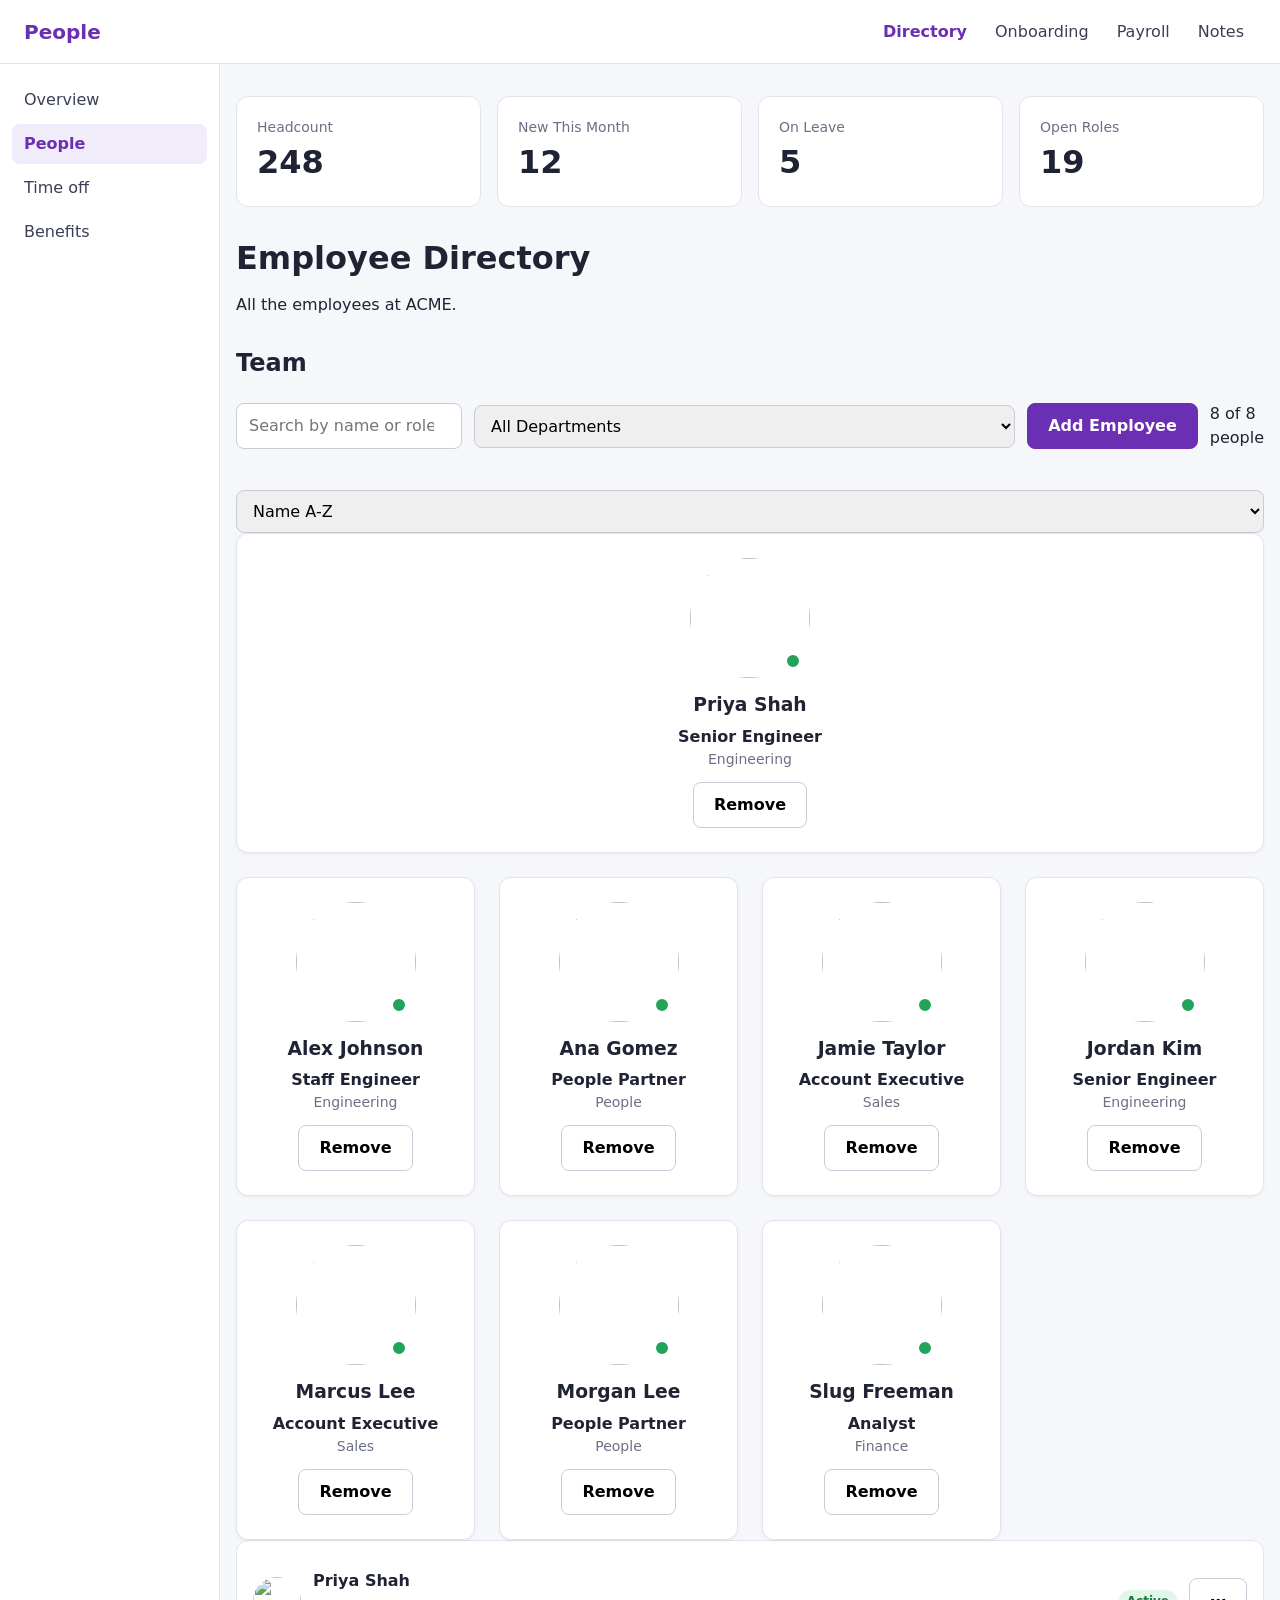
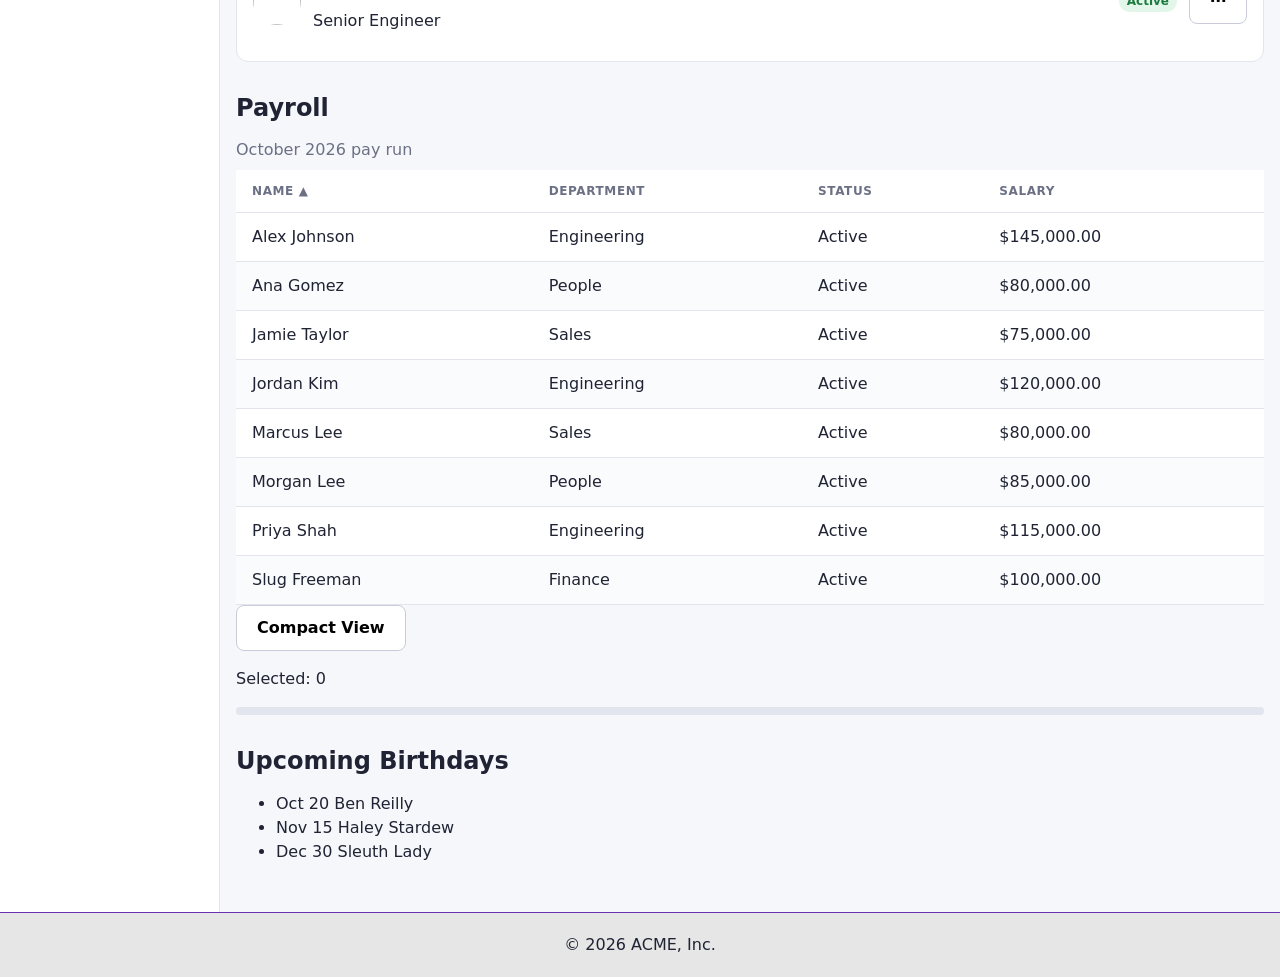
==== commit 4f101c06: "day 5 html/css and one js" ====
--- a/index.html
+++ b/index.html
@@ -23,10 +23,11 @@
         <link rel="stylesheet" href="styles.css">
 
         <!-- JavaScript -->
-        <!-- defer = download now, but RUN only after the whole HTML is
-             parsed (so querySelector can find every element). Deferred
-             scripts run in the order they're listed: app.js first, so
-             index.js can use its formatSalary(). -->
+        <!--
+             > defer = download now, but RUN only after the whole HTML is
+             > parsed (so querySelector can find every element). Deferred
+             > scripts run in the order they're listed: app.js first, so
+             > index.js can use its formatSalary(). -->
         <script src="app.js" defer></script>
         <script src="index.js" defer></script>
     </head>
@@ -51,6 +52,16 @@
                         <li><a href="notes.html">Notes</a></li>
                     </ul>
                 </nav>
+
+                <!--
+                     TODO · Day 6, Challenge 2: HAMBURGER BUTTON
+                     · A menu button for small screens, with an accessible
+                     · name. -->
+
+                <!--
+                     TODO · JS track 6: THEME TOGGLE
+                     · A button with id="theme" that switches between light
+                     · and dark. -->
             </header>
 
             <!-- <aside> = content related to, but separate from, the main
@@ -66,8 +77,20 @@
 
             <!-- <main> = THE main content. Only one per page. -->
             <main>
-                <!-- exactly one h1 per page; headings go in order
-                     (h1 → h2 → h3) without skipping levels -->
+                <div class="stats">
+                    <div class="stat"><span class="stat__label">Headcount</span>
+                        <span class="stat__value">248</span></div>
+                    <div class="stat"><span class="stat__label">New This Month</span>
+                        <span class="stat__value">12</span></div>
+                    <div class="stat"><span class="stat__label">On Leave</span>
+                        <span class="stat__value">5</span></div>
+                    <div class="stat"><span class="stat__label">Open Roles</span>
+                        <span class="stat__value">19</span></div>
+                </div> 
+
+                <!--
+                     > exactly one h1 per page; headings go in order
+                     > (h1 → h2 → h3) without skipping levels -->
                 <h1>Employee Directory</h1>
                 <p>All the employees at ACME.</p>
 
@@ -93,8 +116,9 @@
                         <select id="dept" aria-label="Filter by department">
                             <option value="All">All Departments</option>
                         </select>
-                        <!-- type="button": a plain button. (A <button> inside a
-                             form defaults to type="submit".) -->
+                        <!--
+                             > type="button": a plain button. (A <button> inside a
+                             > form defaults to type="submit".) -->
                         <button type="button" class="btn btn--primary">Add Employee</button>
                         <!-- aria-live="polite": screen readers announce changes
                              to this text ("3 of 8 people") when they're
@@ -115,10 +139,12 @@
                     <div class="card-list"></div>
                 </section>
 
+                
                 <!-- employee bars -->
                 <!-- Day 4 exercise: the flexbox "employee row" component.
                      BEM class names: employee-row = block,
                      employee-row__name = an element (part) of it. -->
+                
                 <div class="employee-row">
                     <!-- alt="" = decorative: the name is right next to it -->
                     <img class="employee-row__avatar" src="https://i.pravatar.cc/96?img=5" alt="">
@@ -129,13 +155,37 @@
                     <span class="badge badge--active">Active</span>
                     <!-- aria-label gives the icon-only button a real name;
                          otherwise it's read as "horizontal ellipsis" -->
-                    <button type="button" class="btn" aria-label="More actions for Priya Shah">⋯</button>
+
+                    
+                    <!--
+                         TODO · Day 5, Challenge 2: "⋯" DROPDOWN MENU
+                         · Clicking ⋯ opens a small menu of actions (e.g. Edit,
+                         · Remove) positioned against this button. The button
+                         · should tell screen readers whether the menu is
+                         · open. -->
+
+                    <div class="menu">
+                         <button type="button" class="btn"
+                              aria-label="More actions for Priya Shah"
+                              aria-expanded="false"
+                              aria-controls="row-menu">⋯</button>
+                         <ul class="menu__list" id="row-menu" hidden>
+                              <li><button type="button">Edit</button></li>
+                              <li><button type="button">Remove</button></li>
+                         </ul>
+                    </div>
+
                 </div>
+               
 
 
                 <!-- payroll -->
                 <section aria-labelledby="payroll-heading">
                     <h2 id="payroll-heading">Payroll</h2>
+                    <!--
+                         TODO · Day 6, Step 3: wrap the table in a
+                         · <div class="table-scroll"> so it can scroll
+                         · sideways on small screens. -->
                     <table class="data-table">
                         <!-- <caption> = the table's title, read by screen
                              readers when they enter the table -->
@@ -183,8 +233,9 @@
 
                 <aside class="upcoming-birthdays">
                     <h2 id="birthdays-heading">Upcoming Birthdays</h2>
-                    <!-- Tip: aria-labelledby usually goes on the landmark
-                         (the <aside>), like the <section>s above. -->
+                    <!--
+                         > Tip: aria-labelledby usually goes on the landmark
+                         > (the <aside>), like the <section>s above. -->
                     <ul aria-labelledby="birthdays-heading">
                         <!-- <time datetime="..."> = a machine-readable date
                              (YYYY-MM-DD) behind the human-friendly text -->
@@ -193,6 +244,20 @@
                         <li><time datetime="2026-12-30">Dec 30</time> Sleuth Lady</li>
                     </ul>
                 </aside>
+
+                <!--
+                     TODO · JS track 5, Part 2: TABS
+                     · An employee section with three tabs (Profile, Pay,
+                     · Documents), each showing its own panel. Use the tab
+                     · roles and states so screen readers announce which
+                     · tab is selected. -->
+
+                <!--
+                     TODO · JS track 5, Part 3: ACCORDION (FAQ)
+                     · A few questions whose answers expand and collapse.
+                     · First build it with no JS, then build your own
+                     · version with buttons where only one answer is open
+                     · at a time. -->
             </main>
         </div>
 
@@ -201,5 +266,48 @@
         <footer class="site-footer">
             <p>&copy; 2026 ACME, Inc.</p>
         </footer>
+
+        <!--
+             TODO · Day 5, Step 5: ADD EMPLOYEE MODAL
+             · A backdrop (id="add-modal", hidden by default) holding a
+             · dialog box with: a title, a × close button, and a form with
+             · Full name and Role fields plus Cancel and Add buttons.
+             · Screen readers should know it's a modal dialog and read its
+             · title as its name. Remove "hidden" temporarily while you
+             · style it. -->
+        
+          <div class="modal-backdrop" id="add-modal" hidden>
+               <div class="modal" role="dialog" aria-modal="true"aria-labelledby="modal-title">
+                    <header class="modal__header">
+                         <h2 id="modal-title">Add Employee</h2>
+                         <button type="button" class="modal__close" aria-label="Close">&times;</button>
+                    </header>
+
+                    <form class="modal__body">
+                         <div class="field">
+                              <label for="m-name">Full name</label>
+                              <input id="m-name" type="text" required />
+                         </div>
+                         <div class="field">
+                              <label for="m-role">Role</label>
+                              <input id="m-role" type="text" required />
+                         </div>
+                         <div class="modal__actions">
+                              <button type="button" class="btn">Cancel</button>
+                              <button type="submit" class="btn btn--primary">Add</button>
+                         </div>
+                    </form>
+               </div>
+          </div>
+
+        <!--
+             TODO · Day 5, Challenge 3: TOAST
+             · A container for a short message that appears in the
+             · bottom-right corner and is announced to screen readers. -->
+               <div class="toast" id="toast" hidden>
+                    <header class="toast-header">
+                         <p id="toast-text" aria-live="polite"> Notification Text.</p>
+                    </header>
+               </div>
     </body>
 </html>
--- a/styles.css
+++ b/styles.css
@@ -2,33 +2,56 @@
    styles.css: shared styles for index.html and onboarding.html
    =====================================================================
 
-   Quick reminders:
-   - A rule = SELECTOR { property: value; }
-       tag      → body, h2, footer      (every element of that type)
-       .class   → .card                 (elements with class="card")
-       #id      → #search               (the element with id="search")
-       a b      → .card img             (b anywhere INSIDE a)
-       a > b    → b that is a DIRECT child of a
-       a + b    → b immediately AFTER sibling a
-       [attr]   → input[type="search"]  (attribute selector)
-       :hover   → a state (pseudo-class)
-       ::after  → generated content (pseudo-element)
-   - THE CASCADE: when two rules set the same property on the same
-     element, the more SPECIFIC selector wins (#id > .class > tag).
-     If specificity is equal, the rule that comes LATER in the file wins.
-   - An INVALID value (typo, out of range, wrong syntax) is silently
-     ignored. In DevTools → Styles it shows crossed out with a ⚠️.
-   - Units: 1rem = the root font size (16px by default).
-            1em  = the element's OWN font size.
+   > Quick reminders:
+   > - A rule = SELECTOR { property: value; }
+   >     tag      → body, h2, footer      (every element of that type)
+   >     .class   → .card                 (elements with class="card")
+   >     #id      → #search               (the element with id="search")
+   >     a b      → .card img             (b anywhere INSIDE a)
+   >     a > b    → b that is a DIRECT child of a
+   >     a + b    → b immediately AFTER sibling a
+   >     [attr]   → input[type="search"]  (attribute selector)
+   >     :hover   → a state (pseudo-class)
+   >     ::after  → generated content (pseudo-element)
+   > - THE CASCADE: when two rules set the same property on the same
+   >   element, the more SPECIFIC selector wins (#id > .class > tag).
+   >   If specificity is equal, the rule that comes LATER in the file wins.
+   > - An INVALID value (typo, out of range, wrong syntax) is silently
+   >   ignored. In DevTools → Styles it shows crossed out with a ⚠️.
+   > - Units: 1rem = the root font size (16px by default).
+   >          1em  = the element's OWN font size.
    ===================================================================== */
 
 
 /* ---------------------------------------------------------------------
+   TODO · Day 6, Step 1: DESIGN TOKENS
+   · Define the colours, border radius, spacing scale and shadow as custom
+   · properties on :root, here at the very top. Then replace the matching
+   · hard-coded values throughout this file with var(...).
+   --------------------------------------------------------------------- */
+
+
+/* ---------------------------------------------------------------------
+   TODO · Day 6, Step 2: DARK MODE
+   · Redefine the colour tokens for users whose system is set to dark
+   · mode. Every rule that uses the tokens should flip with no other
+   · changes.
+   --------------------------------------------------------------------- */
+
+
+/* ---------------------------------------------------------------------
+   TODO · JS track 6: MANUAL THEME OVERRIDE
+   · Dark colour tokens that apply when <html data-theme="dark">.
+   · Choosing "light" must also win over a dark system setting.
+   --------------------------------------------------------------------- */
+
+
+/* ---------------------------------------------------------------------
    RESET: box-sizing for every element
-   `*` = every element; *::before / *::after = their generated content.
-   Example: width: 300px; padding: 20px; border: 2px
-     content-box (browser default) → 300 + 40 + 4 = 344px wide
-     border-box                    → 300px wide (content shrinks to 256)
+   > `*` = every element; *::before / *::after = their generated content.
+   > Example: width: 300px; padding: 20px; border: 2px
+   >   content-box (browser default) → 300 + 40 + 4 = 344px wide
+   >   border-box                    → 300px wide (content shrinks to 256)
    --------------------------------------------------------------------- */
 *,
 *::before,
@@ -38,9 +61,11 @@
   box-sizing: border-box;
 }
 
-/* display: flex is 1d while display: grid is 2d */
-/* (flex = items in ONE direction, a row OR a column;
-   grid = rows AND columns at the same time) */
+/*
+   > display: flex is 1d while display: grid is 2d */
+/*
+   > (flex = items in ONE direction, a row OR a column;
+   > grid = rows AND columns at the same time) */
 
 
 /* Main Styles */
@@ -60,8 +85,9 @@
     background:#f6f7fb;
 }
 
-/* margin shorthand with 3 values = top | left & right | bottom.
-   Top margin 0 removes the browser's default space above headings. */
+/*
+   > margin shorthand with 3 values = top | left & right | bottom.
+   > Top margin 0 removes the browser's default space above headings. */
 h1, h2, h3 {
     line-height: 1.2;
     margin: 0 0 0.5rem;
@@ -73,6 +99,11 @@
 h2 {
     margin-top: 2rem;
 }
+
+/*
+   TODO · Day 6, Step 4: FLUID HEADING
+   · Make the h1's font size grow with the window width while staying
+   · between a minimum and a maximum, without a media query. */
 
 /* Images are inline by default (they sit on the text baseline and leave
    a small gap underneath). display: block removes that gap. */
@@ -92,7 +123,6 @@
     /* 2rem (32px) top & bottom, 1rem (16px) left & right */
     padding: 2rem 1rem;
 }
-
 
 /* App Styles */
 /* ---------------------------------------------------------------------
@@ -105,8 +135,6 @@
        placed with grid-area: <name>.
      min-height: 100vh → at least the full height of the window
        (vh = 1% of the viewport height).
-   NOTE: `min-height: 100vh` is missing its ; (fine here only because
-   it's the last declaration in the rule).
    --------------------------------------------------------------------- */
 .app {
     display: grid;
@@ -115,14 +143,12 @@
     grid-template-areas:
         "header  header"
         "sidebar main";
-    min-height: 100vh
-}
-
-/* NOTE: ".siderbar" is a typo for ".sidebar", so this rule matches
-   nothing. The sidebar still lands in the right spot by luck: grid
-   "auto-places" it in the first empty cell, which is the sidebar cell. */
+    min-height: 100vh;
+}
+
+
 .site-header {grid-area: header;}
-.siderbar {grid-area: sidebar;}
+.sidebar {grid-area: sidebar;}
 /* Inside the grid, main should fill its cell, so undo the centring and
    max-width from the main rule above. (.app main is more specific than
    main, so it wins.) */
@@ -156,6 +182,36 @@
     color: #6b2fb3;
     font-weight: 600;
 }
+
+
+/* ---------------------------------------------------------------------
+   TODO · Day 5, Step 2: STAT TILES
+   · The HTML is done. Lay out .stats as a grid that fits as many tiles
+   · per row as there's room for, with no media queries. Each .stat is a
+   · card with a small muted label above a large bold value.
+   · Challenge 1: make one tile span two columns.
+   --------------------------------------------------------------------- */
+/* Stats Styles */
+
+.stats {
+   display: grid;
+   grid-template-columns: repeat(auto-fit, minmax(180px, 1fr));
+   gap: 1rem;
+   margin-bottom: 2rem;
+}
+
+.stat {
+   display: flex;
+   flex-direction: column;
+   padding: 1.25rem;
+   background: #fff;
+   border: 1px solid #e3e5ee;
+   border-radius: 12px;
+}
+
+.stat__label {color: #6b7085; font-size: 0.875rem; }
+.stat__value {font-size: 2rem; font-weight: 700; }
+
 
 /* Card Styles */
 /* ---------------------------------------------------------------------
@@ -175,7 +231,7 @@
 /* auto left/right margins centre a block element horizontally */
 .card img {
     border-radius: 50%; /* circle */
-    margin: 0 auto 1rem;
+    margin: 0;
 }
 
 .card .role {
@@ -189,7 +245,35 @@
     margin: 0 0 0.75rem;
 }
 
-
+.card-list {
+   display: grid;
+   grid-template-columns: repeat(auto-fill, minmax(220px, 1fr));
+   gap: 1.5rem;
+}
+
+/*
+   TODO · Day 5, Step 4: STATUS DOT ON THE AVATAR
+   · A small green circle with a white ring, pinned to the bottom-right
+   · corner of each card's photo (uses the .avatar wrapper from cardEl()
+   · in index.js). Once it works, remove the positioning from .avatar,
+   · watch what happens, then put it back. */
+
+.avatar {
+   position: relative;     /* the anchor */
+   width: 120px;
+   margin: 0 auto 1rem;
+}
+
+.avatar__status {
+   position: absolute;
+   right: 8px;
+   bottom: 8px;
+   width: 18px;
+   height: 18px;
+   border-radius: 50%;
+   background: #22a35a;
+   border: 3px solid #fff;
+}
 
  /* Row Styles */
 /* ---------------------------------------------------------------------
@@ -254,9 +338,9 @@
 }
 
 /* flex: 1 → take all the spare width (pushes badge + button right).
-   min-width: 0 → THE FAMOUS GOTCHA. Flex items default to
-   min-width: auto ("never narrower than my content"), so without this
-   the name never overflows and the ellipsis never appears. */
+   > min-width: 0 → THE FAMOUS GOTCHA. Flex items default to
+   > min-width: auto ("never narrower than my content"), so without this
+   > the name never overflows and the ellipsis never appears. */
 .employee-row__info {
     flex: 1;
     min-width: 0;
@@ -290,6 +374,7 @@
 /* Small, uppercase, spaced-out header labels.
    letter-spacing in em scales with the font size. */
 .data-table th {
+    position: sticky;
     font-size: 0.75rem;
     text-transform: uppercase;
     letter-spacing: 0.05em;
@@ -384,8 +469,8 @@
 
 /* Form controls don't inherit fonts from body by default, hence
    font: inherit. width: 100% + border-box = exactly fills the field.
-   NOTE: tel, number, file and search inputs aren't in this list, so they
-   keep the browser's default look. */
+   ! NOTE: tel, number, file and search inputs aren't in this list, so they
+   ! keep the browser's default look. */
 input[type="text"],
 input[type="email"],
 input[type="date"],
@@ -425,6 +510,16 @@
     color: #fff;
 }
 
+/* ---------------------------------------------------------------------
+   TODO · Day 6, Step 5: INTERACTION STATES
+   · - Buttons: a hover colour, a slight press on :active, and a clearly
+   ·   unavailable look when disabled. Animate the changes smoothly.
+   · - One visible keyboard-focus style for everything focusable.
+   · - Cards lift slightly on hover.
+   · - Inputs show an error border only after the user has interacted.
+   · - Turn the motion off for users who prefer reduced motion.
+   --------------------------------------------------------------------- */
+
 
 /* Card Styles */
 /* ---------------------------------------------------------------------
@@ -443,12 +538,24 @@
     margin-top: auto; /* pushes link to the bottom */
 }
 
+/*
+   TODO · Day 6, Step 6: LONG EMAILS
+   · Give each card an email link (cardEl() in index.js), then stop long
+   · addresses from breaking the card: one line, cut off with "…". */
+
+/*
+   TODO · Day 5, Step 2 (continued): CARD GRID
+   · Switch .card-list below from flex-wrap to a grid with as many columns
+   · of at least 220px as fit. Compare how a lone card on the last row
+   · behaves in each version.
+   · Challenge 1: a "featured employee" card that spans the full row. */
+
 /* The cards sit in a row and WRAP onto new lines when they run out of
    room. No media queries needed. */
 .card-list {
-    display: flex;
-    flex-wrap: wrap;
-    gap: 1.5rem;
+   display: grid;
+   grid-template-columns: repeat(auto-fill, minmax(220px, 1fr));
+   gap: 1.5rem;
 }
 
 /* flex: grow shrink basis */
@@ -456,6 +563,9 @@
     flex: 1 1 240px; /* grow, shrink, but aim for 240px wide */
 }
 
+.card--featured {
+    grid-column: 1 / -1;
+}
 
 
 /* Toolbar */
@@ -484,9 +594,11 @@
     white-space: nowrap;
 }
 
-/* hides text visually but keeps it for screen readers */
-/* (display: none or visibility: hidden would hide it from screen
-   readers too.) Used for the search box's <label>. Memorise this one. */
+/*
+   > hides text visually but keeps it for screen readers */
+/*
+   > (display: none or visibility: hidden would hide it from screen
+   > readers too.) Used for the search box's <label>. Memorise this one. */
 .visually-hidden {
     position: absolute;
     width: 1px;
@@ -508,6 +620,10 @@
     height: 64px;
     background: #fff;
     border-bottom: 1px solid #e3e5ee;
+
+    position: sticky;
+    top: 0;
+    z-index: 10; /* stay above cards when scrolling */
 }
 
 .logo {
@@ -555,3 +671,174 @@
     text-align: center;
     padding: 0.25rem;
 }
+
+
+/* =====================================================================
+   DAY 5: POSITIONING COMPONENTS
+   ===================================================================== */
+
+/* ---------------------------------------------------------------------
+   TODO · Day 5, Step 5: ADD EMPLOYEE MODAL
+   · - The backdrop covers the whole window, dims the page, sits above
+   ·   everything and centres the modal box.
+   · - The backdrop must still disappear when it has the hidden attribute.
+   · - The box: white, rounded, shadowed, max 440px wide.
+   · - Header: title on the left, × close button on the right.
+   · - Actions: Cancel and Add aligned to the right.
+   --------------------------------------------------------------------- */
+
+.modal-backdrop {
+   position: fixed;
+   inset: 0; /* top/right/bottom/left: 0 = cover screen */
+   background: rgb(15 18 35 / 0.5);
+   display: grid;
+   place-items: center; /* center the modal */
+   z-index: 100;
+   padding: 1rem;
+}
+
+.modal-backdrop[hidden] {
+   display: none; /* our display:grid would override [hidden]*/
+}
+
+.modal {
+   width: 100%;
+   max-width: 440px;
+   background: #fff;
+   border-radius: 16px;
+   box-shadow: 0 20px 50px rgb(0 0 0 / 0.25);
+}
+.modal__header {
+   display: flex;
+   justify-content: space-between;
+   align-items: center;
+   padding: 1rem 1.25rem;
+   border-bottom: 1px solid #e3e5ee;
+}
+
+.modal__header h2 { margin: 0; font-size: 1.125rem; }
+
+.modal__close {
+   border: 0;
+   background: none;
+   font-size: 1.5rem;
+   cursor: pointer;
+}
+
+.modal__body { padding: 1.25rem; }
+
+.modal__actions {
+
+   display: flex;
+   justify-content: flex-end;
+   gap: 0.5rem;
+}
+
+/* ---------------------------------------------------------------------
+   TODO · Day 5, Challenge 2: "⋯" DROPDOWN MENU
+   · A menu that opens just below the ⋯ button, aligned to its right edge,
+   · and shows on top of the content after it.
+   --------------------------------------------------------------------- */
+
+.menu {
+   position: relative;
+}
+
+.menu__list {
+   position: absolute;
+   top: 100%;
+   right: 0;
+   z-index: 20;
+   margin: 0.25rem 0 0;
+   padding: 0.25rem;
+   list-style: none;
+   min-width: 140px;
+   background: #fff;
+   border: 1px solid #e3e5ee;
+   border-radius: 8px;
+   box-shadow: 0 8px 24px rgb(0 0 0 / 12%);
+}
+
+.menu__list button {
+   display: block;
+   width: 100%;
+   padding: 0.5rem 0.75rem;
+   border: 0;
+   background: none;
+   font: inherit;
+   text-align: left;
+   cursor: pointer;
+}
+
+/* ---------------------------------------------------------------------
+   TODO · Day 5, Challenge 3: TOAST
+   · A small notification fixed to the bottom-right corner of the window.
+   · Day 7 morning challenge: make it slide up and fade in when it
+   · appears, and fade out when a class is added from JS.
+   --------------------------------------------------------------------- */
+
+   .toast {
+      position: fixed;
+      background: rgba(255, 55, 55);
+      bottom: 1.5rem;
+      right: 1.5rem;
+      width: 100%;
+      max-width: 240px;
+      border-radius: 12px;
+      text-align: center;
+      color: #fff;
+   }
+
+
+/* =====================================================================
+   DAY 6: RESPONSIVE
+   ===================================================================== */
+
+/* ---------------------------------------------------------------------
+   TODO · Day 6, Step 3: SMALL SCREENS (768px and below)
+   · - The page becomes one column: header, then main. No sidebar.
+   · - Hide the header nav links.
+   · - The toolbar wraps, and the search box gets its own full row.
+   · - The payroll table scrolls sideways inside .table-scroll instead of
+   ·   widening the page.
+   · Test at 375px, 768px and 1280px in DevTools device mode.
+   --------------------------------------------------------------------- */
+
+
+/* ---------------------------------------------------------------------
+   TODO · Day 6, Challenge 1: MOBILE-FIRST
+   · Rewrite the media query above the other way round: single column by
+   · default, and the sidebar column added from 769px up. Compare the
+   · line counts.
+   --------------------------------------------------------------------- */
+
+
+/* ---------------------------------------------------------------------
+   TODO · Day 6, Challenge 2: HAMBURGER BUTTON
+   · Hidden by default, visible only at 768px and below.
+   --------------------------------------------------------------------- */
+
+
+/* ---------------------------------------------------------------------
+   TODO · Day 6, Challenge 3: TABLE AS CARDS ON MOBILE
+   · On small screens each table row becomes a stacked block, and each cell
+   · shows its column name (from its data-label attribute) before its value.
+   --------------------------------------------------------------------- */
+
+
+/* =====================================================================
+   DAY 7: LOADING STATES
+   ===================================================================== */
+
+/* ---------------------------------------------------------------------
+   TODO · Day 7, Morning: SPINNER
+   · A 24px circle with one coloured side that rotates forever.
+   --------------------------------------------------------------------- */
+
+
+/* ---------------------------------------------------------------------
+   TODO · Day 7, Morning: SKELETON CARDS
+   · Grey placeholder shapes (a circle and two lines, one shorter) with a
+   · shimmer that sweeps across them. Stop the animations for users who
+   · prefer reduced motion.
+   --------------------------------------------------------------------- */
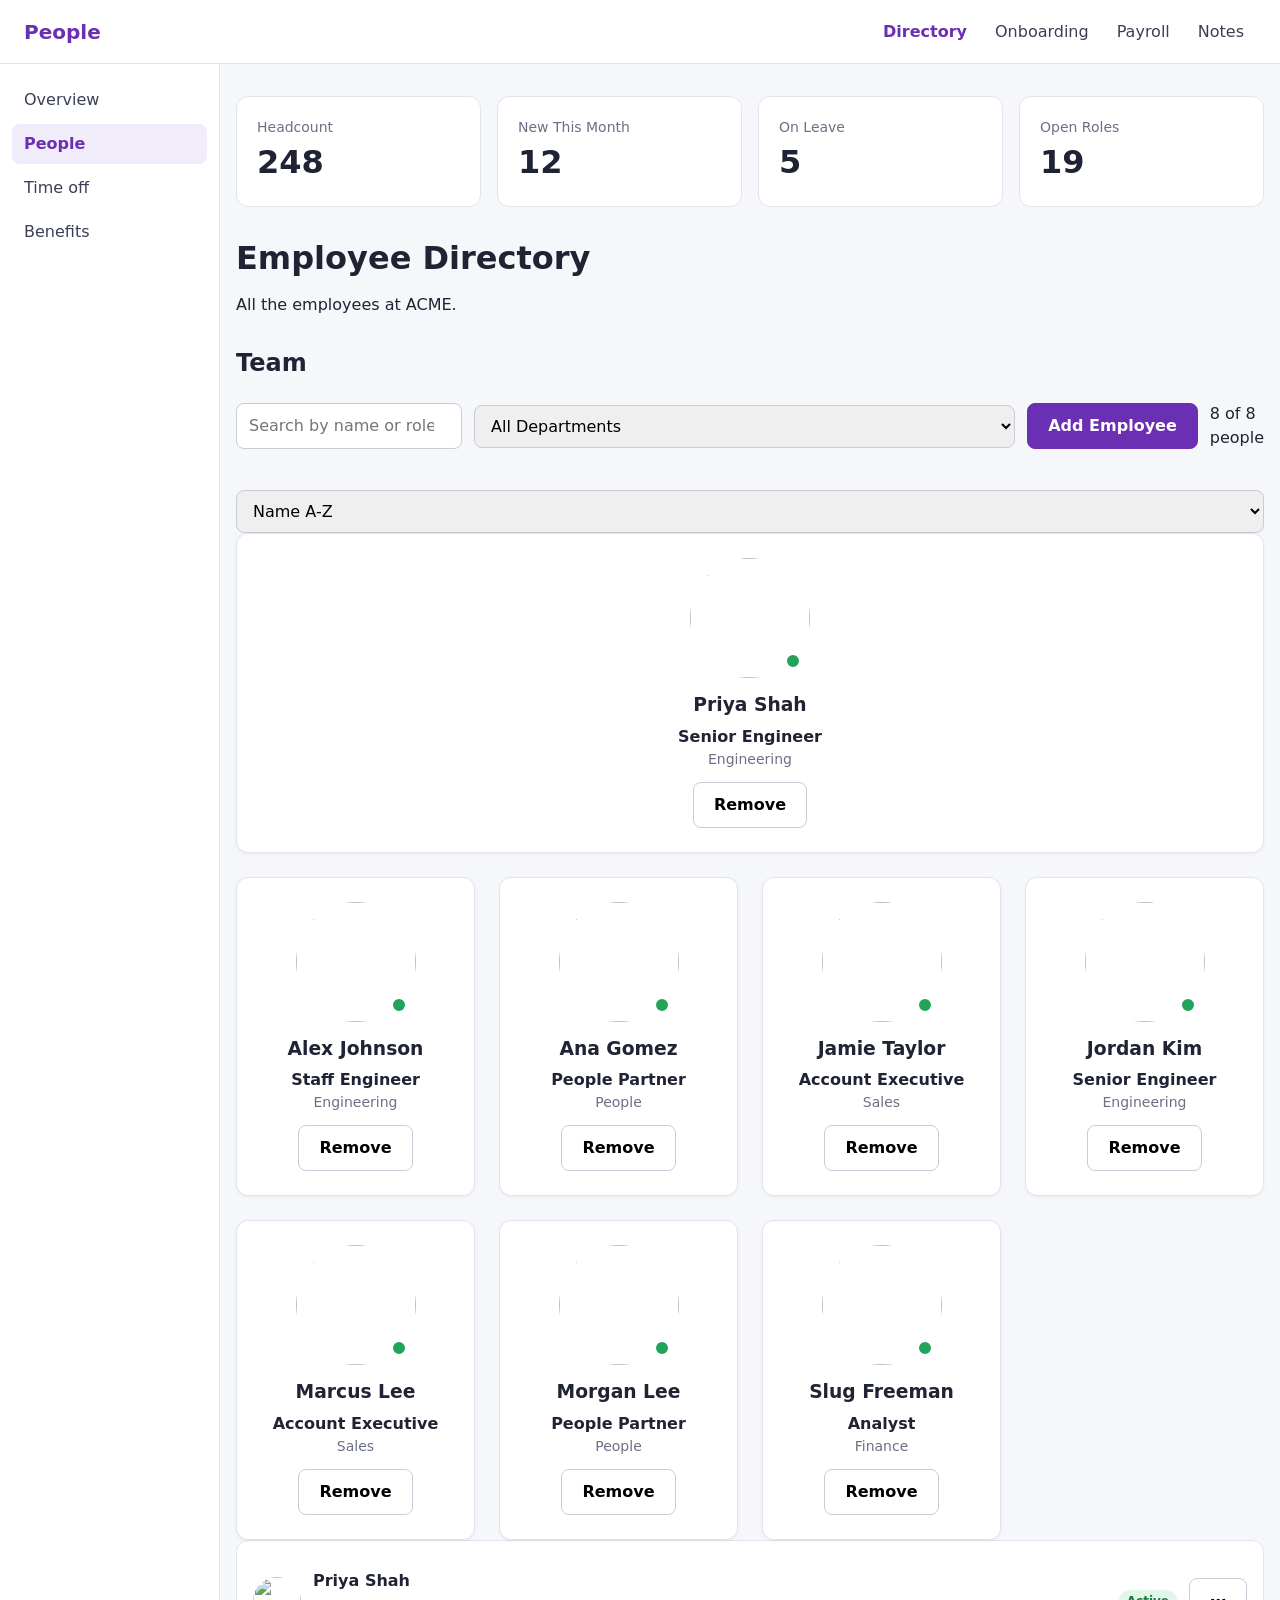
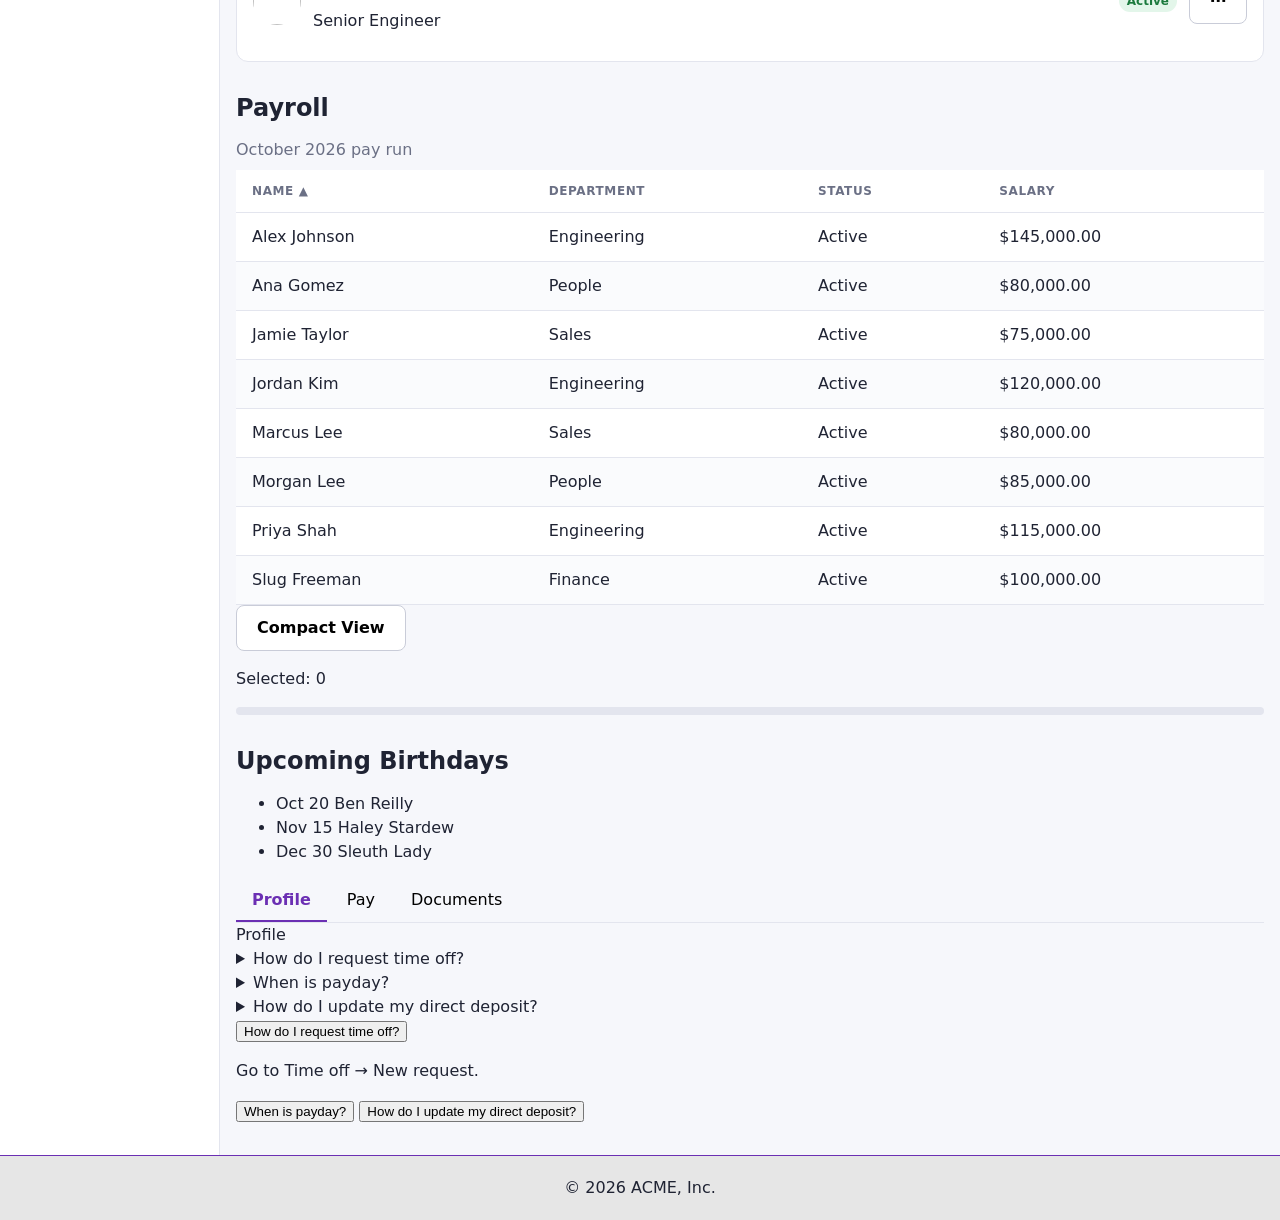
==== commit 8bcd381e: "js track 5" ====
--- a/index.html
+++ b/index.html
@@ -252,12 +252,48 @@
                      · roles and states so screen readers announce which
                      · tab is selected. -->
 
+               <div class="tabs">
+                    <div role="tablist" aria-label="Employee">
+                         <button role="tab" id="t1" aria-controls="p1" aria-selected="true">Profile</button>
+                         <button role="tab" id="t2" aria-controls="p2" aria-selected="false"tabindex="-1">Pay</button>
+                         <button role="tab" id="t3" aria-controls="p3" aria-selected="false"tabindex="-1">Documents</button>
+                    </div>
+
+                    <section role="tabpanel" id="p1" aria-labelledby="t1">Profile</section>
+                    <section role="tabpanel" id="p2" aria-labelledby="t2" hidden>Pay Content</section>
+                    <section role="tabpanel" id="p3" aria-labelledby="t3" hidden>Document Content</section>
+               </div>
+
                 <!--
                      TODO · JS track 5, Part 3: ACCORDION (FAQ)
                      · A few questions whose answers expand and collapse.
                      · First build it with no JS, then build your own
                      · version with buttons where only one answer is open
                      · at a time. -->
+                    <details>
+                         <summary>How do I request time off?</summary>
+                         <p>Go to Time off → New request.</p>
+                    </details>
+                    <details>
+                         <summary>When is payday?</summary>
+                         <p>The last business day of the month.</p>
+                    </details>
+                    <details>
+                         <summary>How do I update my direct deposit?</summary>
+                         <p>Open Payroll and choose Payment method.</p>
+                    </details>
+
+                    <div class="accordion">
+                         <button type="button" aria-expanded="true" aria-controls="a1">How do I request time off?</button>
+                         <p id="a1">Go to Time off → New request.</p>
+
+                         <button type="button" aria-expanded="false" aria-controls="a2">When is payday?</button>
+                         <p id="a2" hidden>The last business day of the month.</p>
+
+                         <button type="button" aria-expanded="false" aria-controls="a3">How do I update my direct deposit?</button>
+                         <p id="a3" hidden>Open Payroll and choose Payment method.</p>
+                    </div>
+
             </main>
         </div>
 
@@ -285,12 +321,20 @@
 
                     <form class="modal__body">
                          <div class="field">
-                              <label for="m-name">Full name</label>
+                              <label for="m-name">Full Name</label>
                               <input id="m-name" type="text" required />
                          </div>
                          <div class="field">
                               <label for="m-role">Role</label>
                               <input id="m-role" type="text" required />
+                         </div>
+                         <div class="field">
+                              <label for="m-dept">Department</label>
+                              <input id="m-dept" type="text" required />
+                         </div>
+                         <div class="field">
+                              <label for="m-salary">Salary</label>
+                              <input id="m-salary" type="number" required />
                          </div>
                          <div class="modal__actions">
                               <button type="button" class="btn">Cancel</button>
--- a/styles.css
+++ b/styles.css
@@ -777,18 +777,40 @@
    · appears, and fade out when a class is added from JS.
    --------------------------------------------------------------------- */
 
-   .toast {
-      position: fixed;
-      background: rgba(255, 55, 55);
-      bottom: 1.5rem;
-      right: 1.5rem;
-      width: 100%;
-      max-width: 240px;
-      border-radius: 12px;
-      text-align: center;
-      color: #fff;
-   }
-
+.toast {
+   position: fixed;
+   background: rgba(255, 55, 55);
+   bottom: 1.5rem;
+   right: 1.5rem;
+   width: 100%;
+   max-width: 240px;
+   border-radius: 12px;
+   text-align: center;
+   color: #fff;
+}
+
+
+
+[role="tablist"] {
+   display: flex;
+   gap: 0.25rem;
+   border-bottom: 1px solid var(--color-border, #e3e5ee);
+}
+
+[role="tab"] {
+    padding: 0.5rem 1rem;
+    border: 0;
+    background: none;
+    font: inherit;
+    cursor: pointer;
+    border-bottom: 2px solid transparent;
+}
+
+[role="tab"][aria-selected="true"] {
+    border-bottom-color: #6b2fb3;
+    color: #6b2fb3;
+    font-weight: 600;
+}
 
 /* =====================================================================
    DAY 6: RESPONSIVE
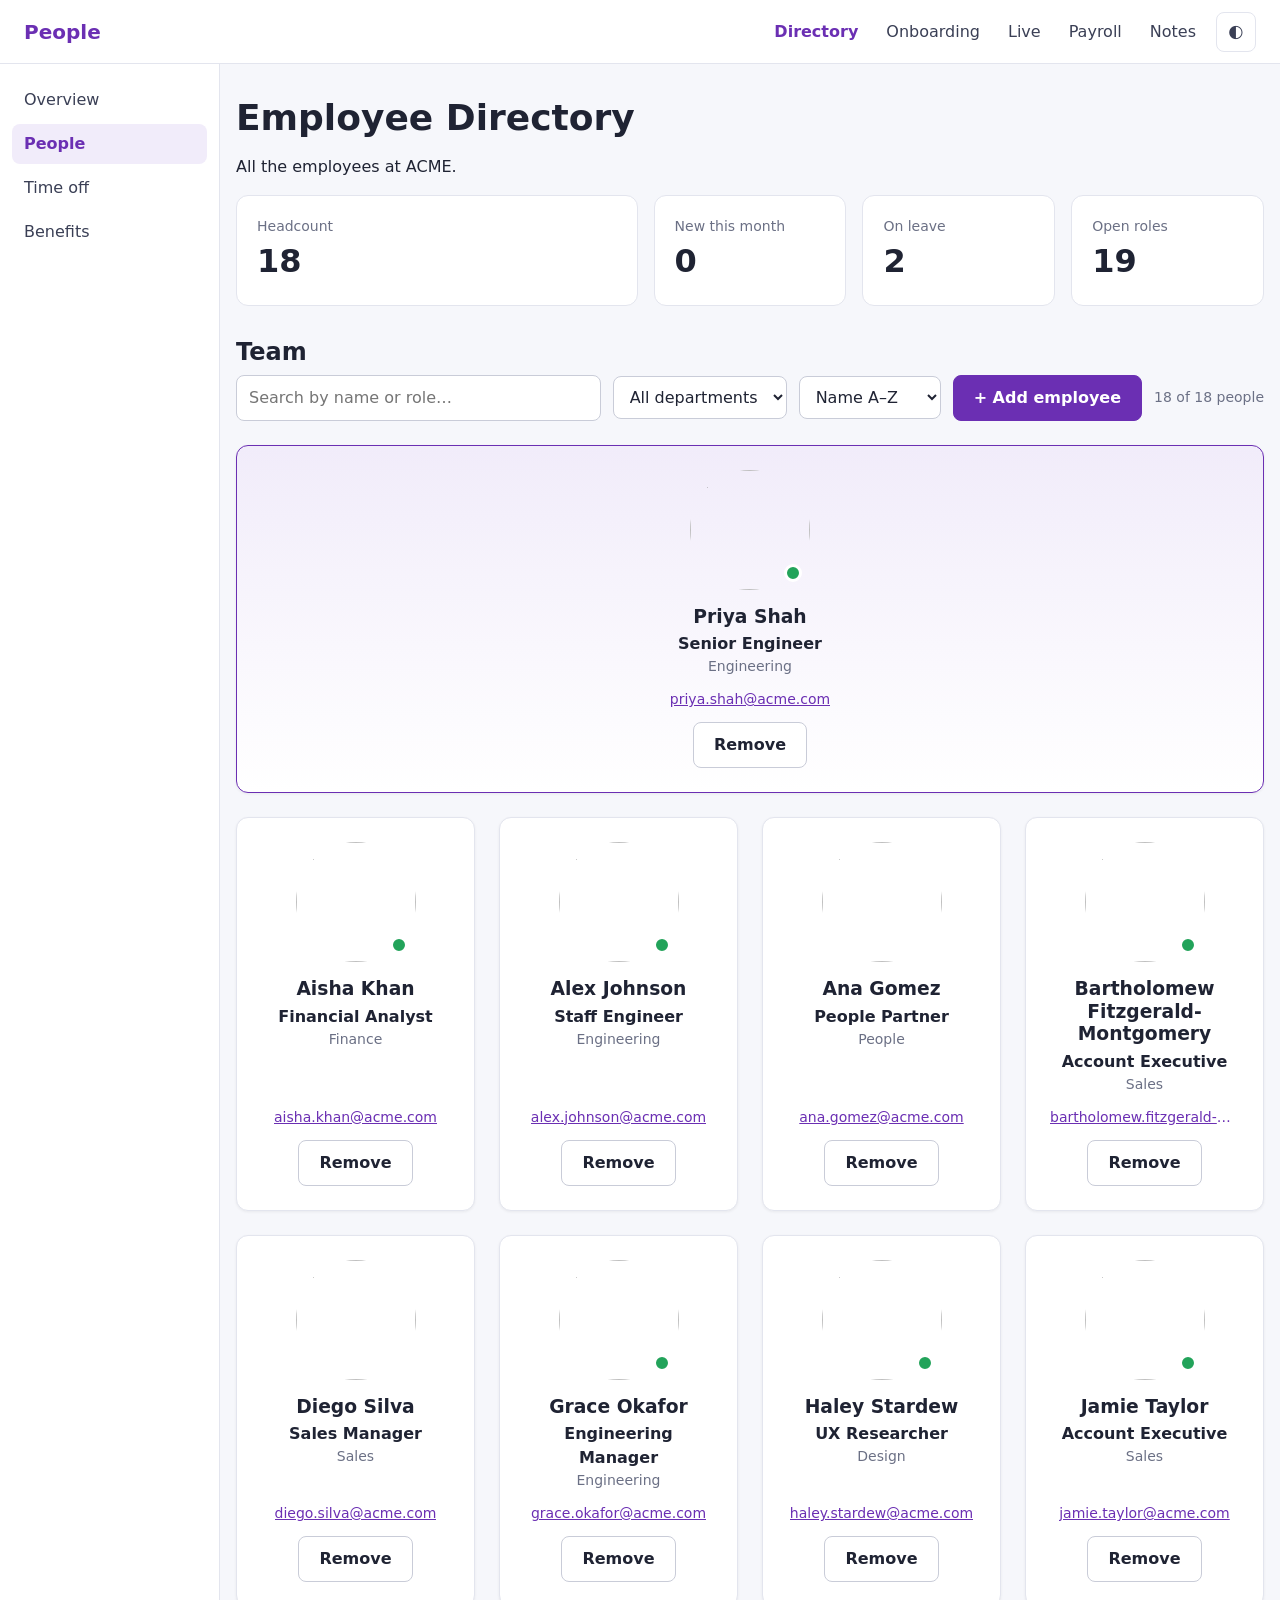
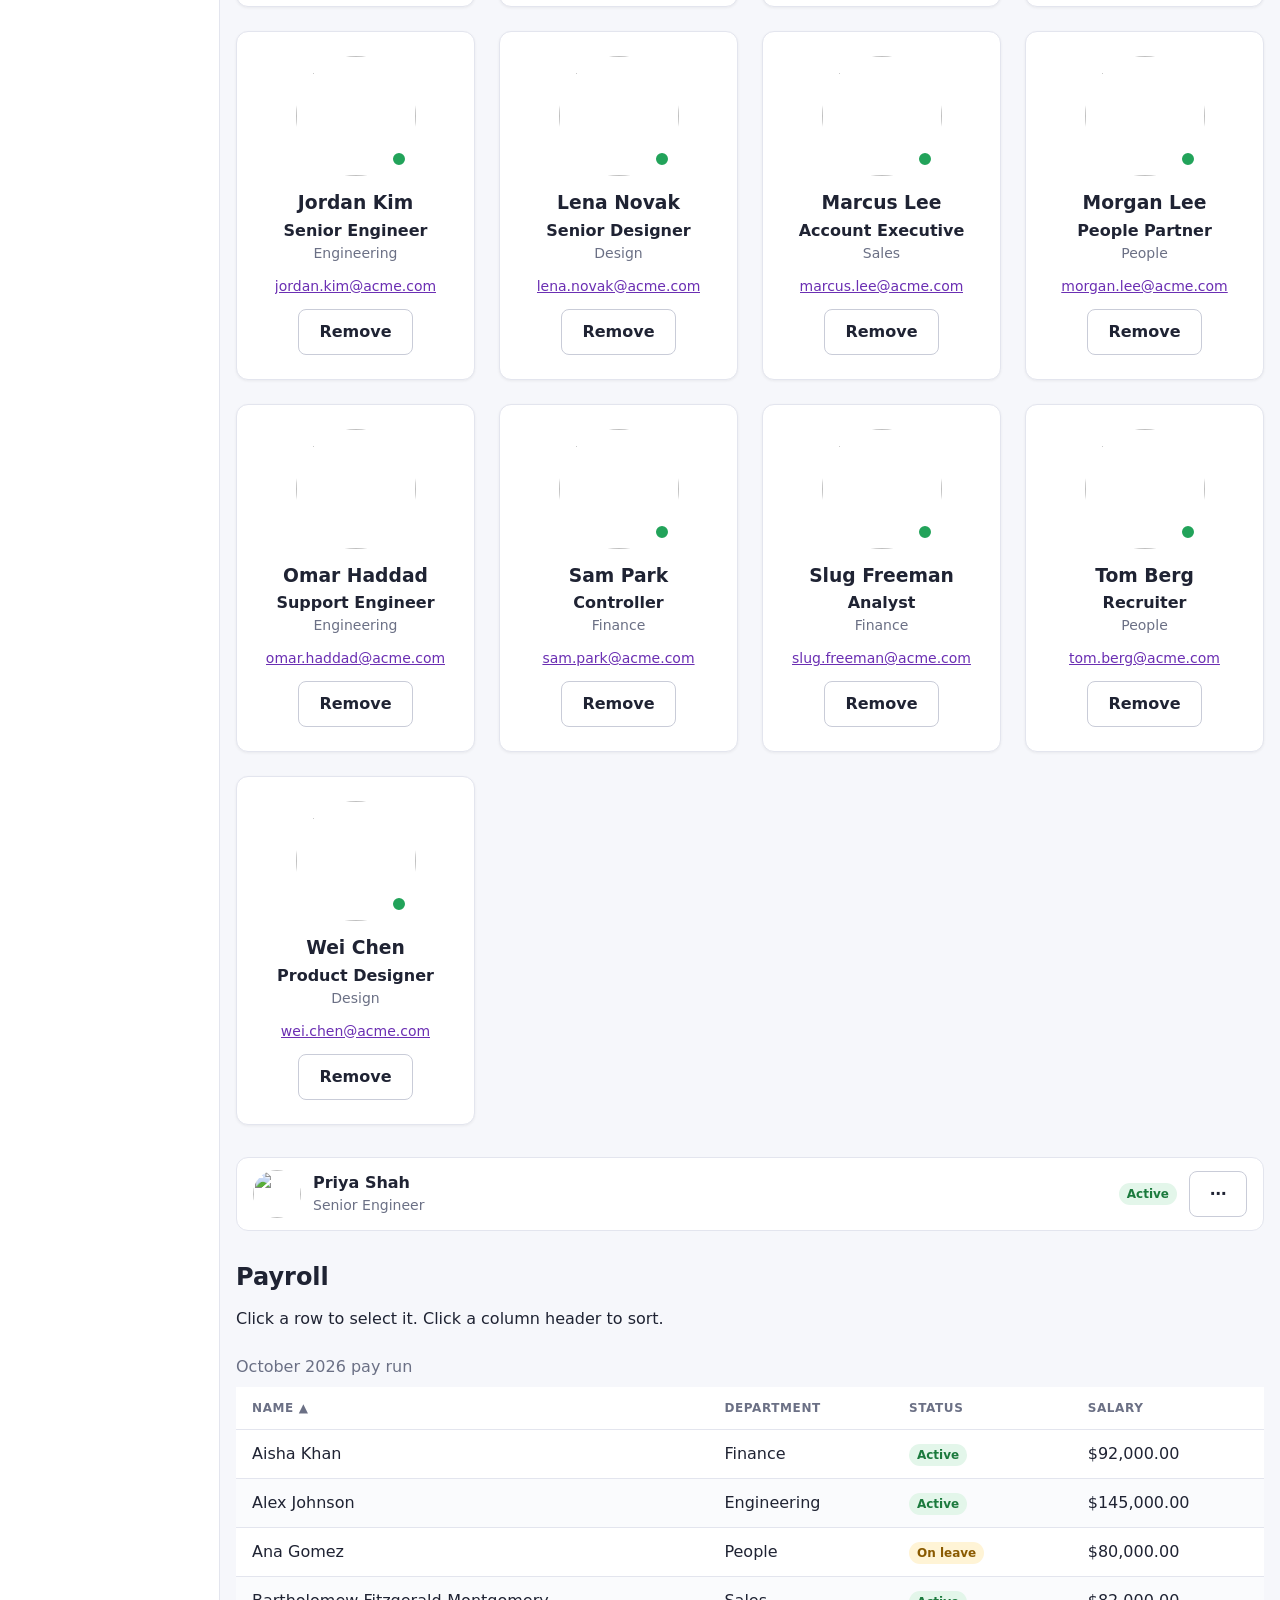
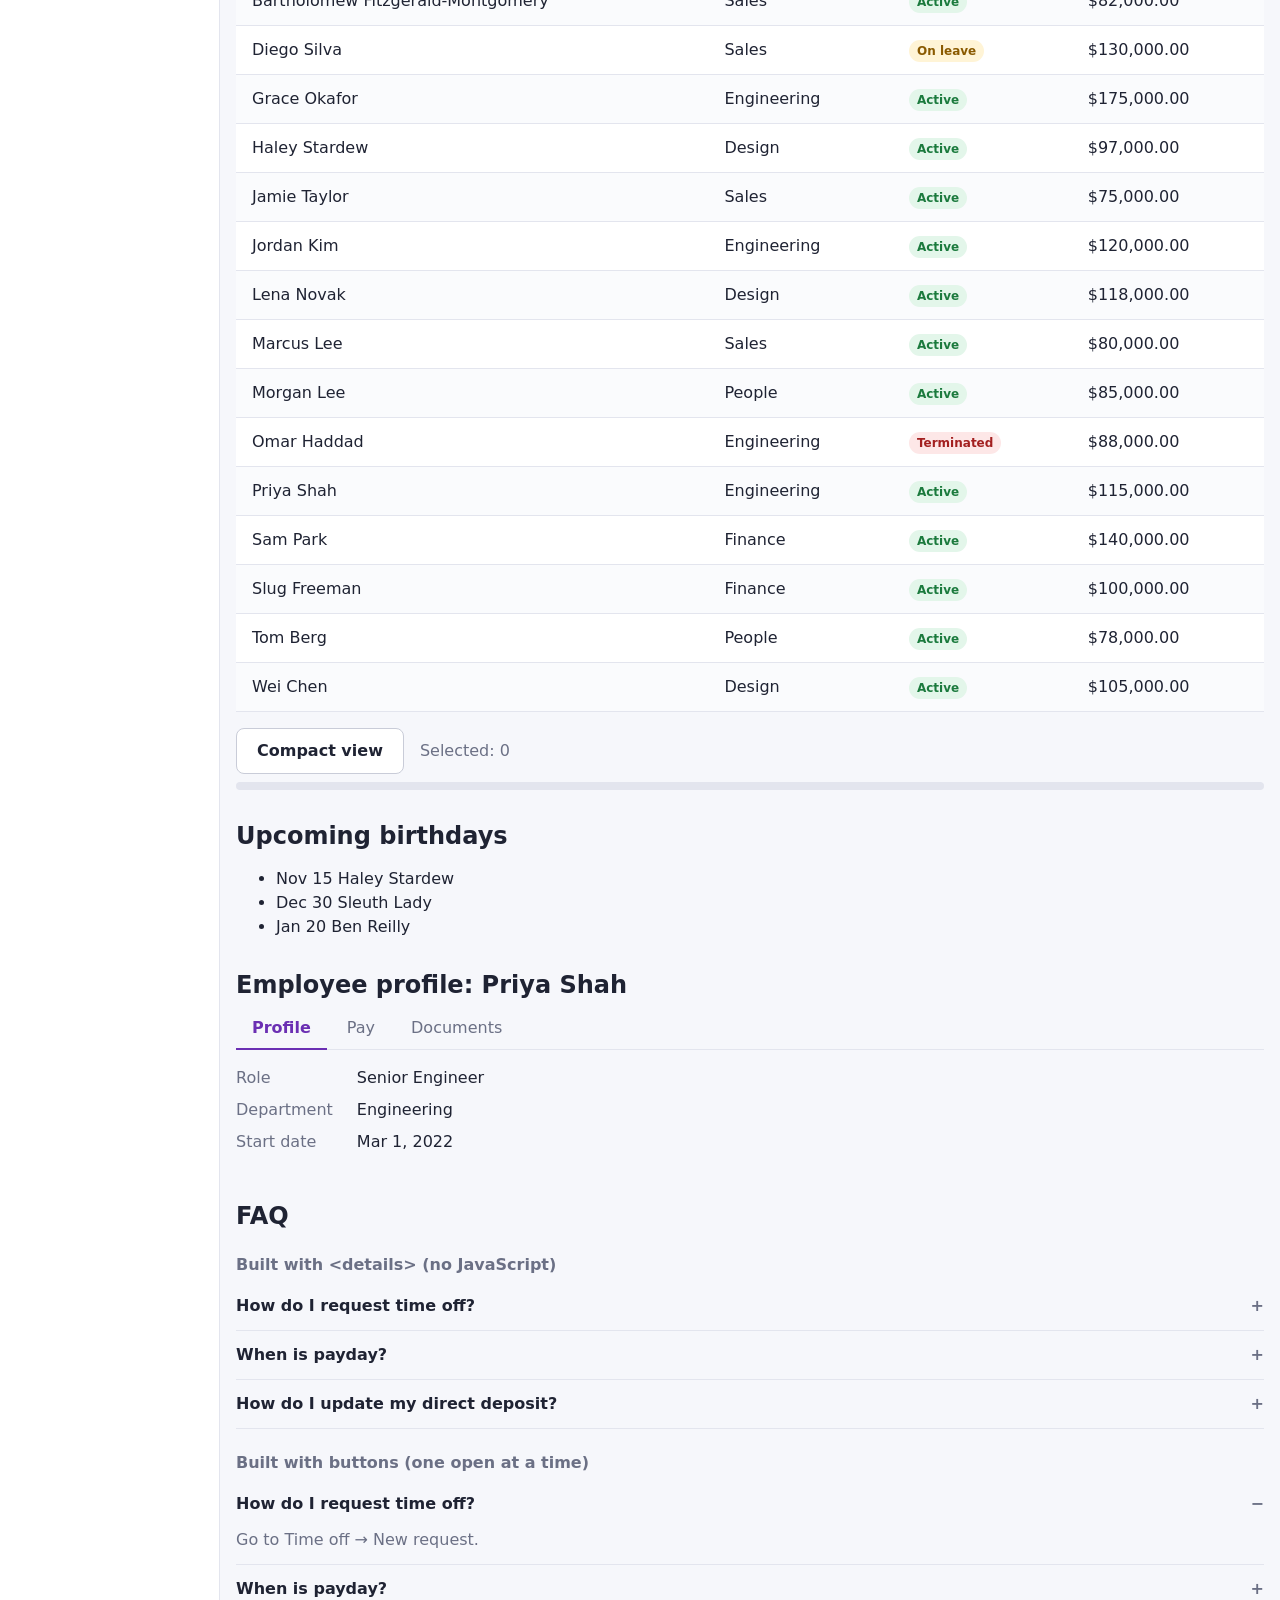
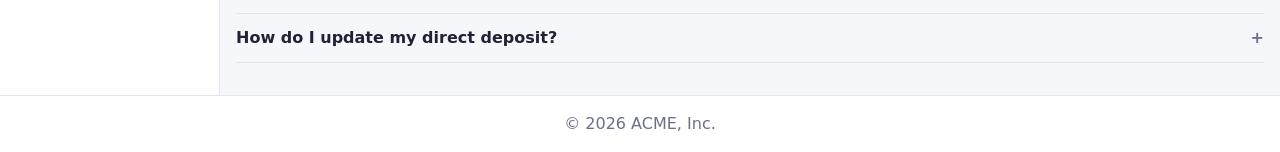
==== commit 35f7eb66: "finish project" ====
--- a/index.html
+++ b/index.html
@@ -5,7 +5,8 @@
              index.html: the Employee Directory (dashboard) page
              ============================================================
              Most of the visible content (cards, table rows, department
-             options) is EMPTY here and gets filled in by index.js.
+             options, stat numbers) is EMPTY here and gets filled in by
+             index.js from its `state` object.
              To see what JS added, use DevTools → Elements (the live
              DOM), not View Source (the original file).
         -->
@@ -16,56 +17,83 @@
         <!-- viewport: on phones, use the real screen width instead of
              pretending to be a 980px desktop and zooming out -->
         <meta name="viewport" content="width=device-width, initial-scale=1.0">
-        <!-- shown in the browser tab (could be "Employee Directory") -->
-        <title>Document</title>
+        <!-- shown in the browser tab, bookmarks and search results -->
+        <title>People · Directory</title>
 
         <!-- CSS -->
         <link rel="stylesheet" href="styles.css">
+
+        <!-- Apply a saved theme BEFORE the page is drawn (JS track 6).
+             This tiny script is inline and NOT deferred on purpose: if it
+             waited for the page to load, a dark-theme user would see a
+             flash of the light page first. try/catch because
+             localStorage can throw (e.g. in some private-browsing modes). -->
+        <script>
+            try {
+                const saved = localStorage.getItem('theme');
+                if (saved) document.documentElement.dataset.theme = saved;
+            } catch (err) {}
+        </script>
 
         <!-- JavaScript -->
         <!--
              > defer = download now, but RUN only after the whole HTML is
              > parsed (so querySelector can find every element). Deferred
-             > scripts run in the order they're listed: app.js first, so
-             > index.js can use its formatSalary(). -->
+             > scripts run in the order they're listed:
+             >   app.js   → formatSalary() (used by index.js)
+             >   site.js  → header behaviour shared by every page
+             >   index.js → this page -->
         <script src="app.js" defer></script>
+        <script src="site.js" defer></script>
         <script src="index.js" defer></script>
     </head>
     <body>          <!-- everything visible goes here -->
-        <!-- .app = the CSS grid wrapper (header across the top, sidebar
-             on the left, main on the right). See ".app" in styles.css. -->
+        <!-- .app = the CSS grid wrapper. Phones: header, then main.
+             769px and up: header across the top, sidebar on the left,
+             main on the right. See ".app" in styles.css. -->
         <div class="app">
             <!-- <header> = landmark for the site's top banner -->
             <header class="site-header">
                 <a href="index.html" class="logo">People</a>
                 <!-- <nav> = landmark for navigation. aria-label names it,
                      because this page has TWO navs and screen reader
-                     users need to tell them apart. -->
+                     users need to tell them apart.
+                     id="main-nav" lets the hamburger button point at it
+                     with aria-controls. -->
                 <nav aria-label="Main">
                     <!-- links in a list: screen readers announce
-                         "list, 3 items" -->
-                    <ul class="nav-links">
+                         "list, 5 items" -->
+                    <ul class="nav-links" id="main-nav">
                         <!-- aria-current="page" marks the page you're on -->
                         <li><a href="index.html" aria-current="page">Directory</a></li>
                         <li><a href="onboarding.html">Onboarding</a></li>
-                        <li><a href="#">Payroll</a></li>
+                        <li><a href="live.html">Live</a></li>
+                        <li><a href="#payroll-heading">Payroll</a></li>
                         <li><a href="notes.html">Notes</a></li>
                     </ul>
                 </nav>
 
-                <!--
-                     TODO · Day 6, Challenge 2: HAMBURGER BUTTON
-                     · A menu button for small screens, with an accessible
-                     · name. -->
-
-                <!--
-                     TODO · JS track 6: THEME TOGGLE
-                     · A button with id="theme" that switches between light
-                     · and dark. -->
+                <!-- THEME TOGGLE (JS track 6). A toggle button:
+                     aria-pressed="true" means dark mode is on. site.js
+                     flips it and saves the choice in localStorage. The
+                     visible "◐" is decorative (aria-hidden); the
+                     aria-label is what screen readers read. -->
+                <button type="button" id="theme" class="icon-btn"
+                        aria-label="Dark mode" aria-pressed="false">
+                    <span aria-hidden="true">◐</span>
+                </button>
+
+                <!-- HAMBURGER (Day 6, Challenge 2). Only visible under
+                     769px (CSS). aria-expanded says whether the menu is
+                     open; aria-controls says which element it opens. -->
+                <button type="button" class="icon-btn nav-toggle"
+                        aria-label="Menu" aria-expanded="false" aria-controls="main-nav">
+                    <span aria-hidden="true">☰</span>
+                </button>
             </header>
 
             <!-- <aside> = content related to, but separate from, the main
-                 content -->
+                 content. Hidden on phones by CSS. -->
             <aside class="sidebar">
                 <nav aria-label="Sections">
                     <a href="#">Overview</a>
@@ -77,223 +105,258 @@
 
             <!-- <main> = THE main content. Only one per page. -->
             <main>
-                <div class="stats">
-                    <div class="stat"><span class="stat__label">Headcount</span>
-                        <span class="stat__value">248</span></div>
-                    <div class="stat"><span class="stat__label">New This Month</span>
-                        <span class="stat__value">12</span></div>
-                    <div class="stat"><span class="stat__label">On Leave</span>
-                        <span class="stat__value">5</span></div>
-                    <div class="stat"><span class="stat__label">Open Roles</span>
-                        <span class="stat__value">19</span></div>
-                </div> 
-
                 <!--
                      > exactly one h1 per page; headings go in order
                      > (h1 → h2 → h3) without skipping levels -->
                 <h1>Employee Directory</h1>
                 <p>All the employees at ACME.</p>
 
+                <!-- STAT TILES (Day 5, Step 2). The first three numbers
+                     are calculated from the data by renderStats() in
+                     index.js (the ids are its hooks). "Open roles" isn't
+                     in our data, so it stays hard-coded.
+                     stat--wide spans two columns on wide screens
+                     (Day 5, Challenge 1). -->
+                <div class="stats">
+                    <div class="stat stat--wide"><span class="stat__label">Headcount</span>
+                        <span class="stat__value" id="stat-headcount">0</span></div>
+                    <div class="stat"><span class="stat__label">New this month</span>
+                        <span class="stat__value" id="stat-new">0</span></div>
+                    <div class="stat"><span class="stat__label">On leave</span>
+                        <span class="stat__value" id="stat-leave">0</span></div>
+                    <div class="stat"><span class="stat__label">Open roles</span>
+                        <span class="stat__value">19</span></div>
+                </div>
+
                 <!-- aria-labelledby="team-heading" names this section using
                      the text of the element with id="team-heading". The
                      two values must match exactly. -->
                 <section aria-labelledby="team-heading">
                     <h2 id="team-heading">Team</h2>
-                    <!-- search & filters -->
-                    <!-- .toolbar is a flex row (styles.css) -->
+                    <!-- search & filters. .toolbar is a wrapping flex row. -->
                     <div class="toolbar">
                         <!-- The label is hidden visually but still read by
                              screen readers (.visually-hidden). for="search"
                              links it to id="search". A placeholder is NOT
                              a label: it disappears when you type. -->
-                        <label for="search" class="visually-hidden">Search Employees</label>
+                        <label for="search" class="visually-hidden">Search employees</label>
                         <!-- type="search" gives a clear (×) button and a
                              "search" keyboard on phones -->
-                        <input type="search" id="search" placeholder="Search by name or role...">
+                        <input type="search" id="search" placeholder="Search by name or role…">
+
                         <!-- Only the "All" option is written here. index.js
                              adds one <option> per department from the data.
                              value="All" matches state.dept === 'All'. -->
                         <select id="dept" aria-label="Filter by department">
-                            <option value="All">All Departments</option>
+                            <option value="All">All departments</option>
                         </select>
+
+                        <!-- the values ("name", "newest") are what
+                             state.sort gets set to -->
+                        <select id="sort" aria-label="Sort by">
+                            <option value="name">Name A–Z</option>
+                            <option value="newest">Newest hire</option>
+                        </select>
+
                         <!--
-                             > type="button": a plain button. (A <button> inside a
-                             > form defaults to type="submit".) -->
-                        <button type="button" class="btn btn--primary">Add Employee</button>
-                        <!-- aria-live="polite": screen readers announce changes
-                             to this text ("3 of 8 people") when they're
-                             idle, without moving focus -->
+                             > type="button": a plain button. (A <button>
+                             > inside a form defaults to type="submit".)
+                             This one opens the Add employee modal. -->
+                        <button type="button" class="btn btn--primary" id="add-employee">+ Add employee</button>
+
+                        <!-- aria-live="polite": screen readers announce
+                             changes ("3 of 18 people") when they're idle,
+                             without moving focus -->
                         <p id="result-count" aria-live="polite"></p>
                     </div>
 
-                    <!-- employee cards -->
-                    <!-- the values ("name", "newest") are what state.sort
-                         gets set to -->
-                    <select id="sort" aria-label="Sort by">
-                        <option value="name">Name A-Z</option>
-                        <option value="newest">Newest Hire</option>
-                    </select>
                     <!-- Leave EMPTY: render() replaces everything inside it
                          on every update, so anything written here would be
                          deleted. -->
                     <div class="card-list"></div>
                 </section>
 
-                
-                <!-- employee bars -->
-                <!-- Day 4 exercise: the flexbox "employee row" component.
+                <!-- EMPLOYEE ROW (Day 4 challenge): the flexbox component.
                      BEM class names: employee-row = block,
                      employee-row__name = an element (part) of it. -->
-                
                 <div class="employee-row">
                     <!-- alt="" = decorative: the name is right next to it -->
-                    <img class="employee-row__avatar" src="https://i.pravatar.cc/96?img=5" alt="">
+                    <img class="employee-row__avatar" src="https://i.pravatar.cc/96?img=5" alt="" width="48" height="48">
                     <div class="employee-row__info">
                         <p class="employee-row__name">Priya Shah</p>
                         <p class="employee-row__title">Senior Engineer</p>
                     </div>
                     <span class="badge badge--active">Active</span>
-                    <!-- aria-label gives the icon-only button a real name;
-                         otherwise it's read as "horizontal ellipsis" -->
-
-                    
-                    <!--
-                         TODO · Day 5, Challenge 2: "⋯" DROPDOWN MENU
-                         · Clicking ⋯ opens a small menu of actions (e.g. Edit,
-                         · Remove) positioned against this button. The button
-                         · should tell screen readers whether the menu is
-                         · open. -->
-
+
+                    <!-- "⋯" DROPDOWN MENU (Day 5, Challenge 2).
+                         .menu is the position: relative anchor; the list
+                         is position: absolute against it.
+                         aria-expanded tells screen readers whether the menu
+                         is open; aria-controls points at the list.
+                         aria-label gives the icon-only button a real name
+                         (otherwise it's read as "horizontal ellipsis"). -->
                     <div class="menu">
-                         <button type="button" class="btn"
-                              aria-label="More actions for Priya Shah"
-                              aria-expanded="false"
-                              aria-controls="row-menu">⋯</button>
-                         <ul class="menu__list" id="row-menu" hidden>
-                              <li><button type="button">Edit</button></li>
-                              <li><button type="button">Remove</button></li>
-                         </ul>
-                    </div>
-
+                        <button type="button" class="btn"
+                                aria-label="More actions for Priya Shah"
+                                aria-expanded="false"
+                                aria-controls="row-menu">⋯</button>
+                        <ul class="menu__list" id="row-menu" hidden>
+                            <li><button type="button" data-menu-action="Edit">Edit</button></li>
+                            <li><button type="button" data-menu-action="Remove">Remove</button></li>
+                        </ul>
+                    </div>
                 </div>
-               
-
-
-                <!-- payroll -->
+
+                <!-- PAYROLL -->
                 <section aria-labelledby="payroll-heading">
                     <h2 id="payroll-heading">Payroll</h2>
-                    <!--
-                         TODO · Day 6, Step 3: wrap the table in a
-                         · <div class="table-scroll"> so it can scroll
-                         · sideways on small screens. -->
-                    <table class="data-table">
-                        <!-- <caption> = the table's title, read by screen
-                             readers when they enter the table -->
-                        <caption>October 2026 pay run</caption>
-                        <!-- <thead> = header rows, stays hard-coded -->
-                        <thead>
-                            <tr>
-                                <!-- <th scope="col"> = header cell for its
-                                     COLUMN.
-                                     data-key = which employee property
-                                     this column sorts by (read in JS as
-                                     th.dataset.key).
-                                     The <button> makes it keyboard-
-                                     clickable (Tab + Enter).
-                                     index.js adds aria-sort to the sorted
-                                     <th>, and CSS draws ▲/▼ from it. -->
-                                <th scope="col" data-key="name"><button type="button">Name</button></th>
-                                <th scope="col" data-key="dept"><button type="button">Department</button></th>
-                                <th scope="col" data-key="status"><button type="button">Status</button></th>
-                                <!-- class="num" right-aligns the header
-                                     above the right-aligned numbers -->
-                                <th scope="col" data-key="salary" class="num"><button type="button">Salary</button></th>
-                            </tr>
-                        </thead>
-
-                        <!-- <tbody> = data rows. Empty on purpose: render()
-                             fills it from state.employees. -->
-                        <tbody></tbody>
-                    </table>
-
-                    <!-- aria-pressed="false" makes this a TOGGLE button for
-                         screen readers. JS flips it to "true" when on. -->
-                    <button type="button" id="density" class="btn" aria-pressed="false">Compact View</button>
-                    <p id="selected-count">Selected: 0</p>
-
-                    <!-- Progress bar: the outer div is the grey track, the
-                         inner div is the purple fill whose width comes
+                    <p>Click a row to select it. Click a column header to sort.</p>
+                    <!-- .table-scroll lets the table scroll sideways on small
+                         screens instead of widening the whole page
+                         (Day 6, Step 3). -->
+                    <div class="table-scroll">
+                        <table class="data-table">
+                            <!-- <caption> = the table's title, read by screen
+                                 readers when they enter the table -->
+                            <caption>October 2026 pay run</caption>
+                            <!-- <thead> = header row, stays hard-coded -->
+                            <thead>
+                                <tr>
+                                    <!-- <th scope="col"> = header cell for its
+                                         COLUMN.
+                                         data-key = which employee property
+                                         this column sorts by (read in JS as
+                                         th.dataset.key).
+                                         The <button> makes it keyboard-
+                                         clickable (Tab + Enter).
+                                         index.js adds aria-sort to the sorted
+                                         <th>, and CSS draws ▲/▼ from it. -->
+                                    <th scope="col" data-key="name"><button type="button">Name</button></th>
+                                    <th scope="col" data-key="dept"><button type="button">Department</button></th>
+                                    <th scope="col" data-key="status"><button type="button">Status</button></th>
+                                    <!-- class="num" right-aligns the header
+                                         above the right-aligned numbers -->
+                                    <th scope="col" data-key="salary" class="num"><button type="button">Salary</button></th>
+                                </tr>
+                            </thead>
+
+                            <!-- <tbody> = data rows. Empty on purpose: render()
+                                 fills it from state.employees. -->
+                            <tbody></tbody>
+                        </table>
+                    </div>
+
+                    <div class="table-actions">
+                        <!-- aria-pressed="false" makes this a TOGGLE button for
+                             screen readers. JS flips it to "true" when on. -->
+                        <button type="button" id="density" class="btn" aria-pressed="false">Compact view</button>
+                        <p id="selected-count">Selected: 0</p>
+                    </div>
+
+                    <!-- PROGRESS BAR (JS track 3): the outer div is the grey
+                         track, the inner div is the fill whose width comes
                          from the --progress CSS variable set by JS.
-                         Optional a11y upgrade: role="progressbar" +
-                         aria-label + aria-valuenow on the outer div. -->
-                    <div class="progress">
+                         role="progressbar" + aria-valuenow (set by JS) let
+                         screen readers read it as "Rows selected, 25%". -->
+                    <div class="progress" role="progressbar" aria-label="Rows selected"
+                         aria-valuemin="0" aria-valuemax="100" aria-valuenow="0">
                         <div class="progress__fill"></div>
                     </div>
                 </section>
 
-                <aside class="upcoming-birthdays">
-                    <h2 id="birthdays-heading">Upcoming Birthdays</h2>
-                    <!--
-                         > Tip: aria-labelledby usually goes on the landmark
-                         > (the <aside>), like the <section>s above. -->
-                    <ul aria-labelledby="birthdays-heading">
+                <!-- aria-labelledby on the landmark itself names it
+                     "Upcoming birthdays" for screen reader users. -->
+                <aside class="panel" aria-labelledby="birthdays-heading">
+                    <h2 id="birthdays-heading">Upcoming birthdays</h2>
+                    <ul>
                         <!-- <time datetime="..."> = a machine-readable date
                              (YYYY-MM-DD) behind the human-friendly text -->
-                        <li><time datetime="2026-10-20">Oct 20</time> Ben Reilly</li>
                         <li><time datetime="2026-11-15">Nov 15</time> Haley Stardew</li>
                         <li><time datetime="2026-12-30">Dec 30</time> Sleuth Lady</li>
+                        <li><time datetime="2027-01-20">Jan 20</time> Ben Reilly</li>
                     </ul>
                 </aside>
 
-                <!--
-                     TODO · JS track 5, Part 2: TABS
-                     · An employee section with three tabs (Profile, Pay,
-                     · Documents), each showing its own panel. Use the tab
-                     · roles and states so screen readers announce which
-                     · tab is selected. -->
-
-               <div class="tabs">
-                    <div role="tablist" aria-label="Employee">
-                         <button role="tab" id="t1" aria-controls="p1" aria-selected="true">Profile</button>
-                         <button role="tab" id="t2" aria-controls="p2" aria-selected="false"tabindex="-1">Pay</button>
-                         <button role="tab" id="t3" aria-controls="p3" aria-selected="false"tabindex="-1">Documents</button>
-                    </div>
-
-                    <section role="tabpanel" id="p1" aria-labelledby="t1">Profile</section>
-                    <section role="tabpanel" id="p2" aria-labelledby="t2" hidden>Pay Content</section>
-                    <section role="tabpanel" id="p3" aria-labelledby="t3" hidden>Document Content</section>
-               </div>
-
-                <!--
-                     TODO · JS track 5, Part 3: ACCORDION (FAQ)
-                     · A few questions whose answers expand and collapse.
-                     · First build it with no JS, then build your own
-                     · version with buttons where only one answer is open
-                     · at a time. -->
+                <!-- TABS (JS track 5, Part 2).
+                     Each tab: role="tab", aria-controls = the id of its panel,
+                     aria-selected = whether it's the chosen one.
+                     Each panel: role="tabpanel", aria-labelledby = its tab.
+                     tabindex="-1" on unselected tabs = the "roving tabindex"
+                     pattern: one Tab press moves past the whole tab list,
+                     and the arrow keys move between tabs (index.js). -->
+                <section class="panel" aria-labelledby="profile-heading">
+                    <h2 id="profile-heading">Employee profile: Priya Shah</h2>
+                    <div class="tabs">
+                        <div role="tablist" aria-label="Employee details">
+                            <button type="button" role="tab" id="t1" aria-controls="p1" aria-selected="true">Profile</button>
+                            <button type="button" role="tab" id="t2" aria-controls="p2" aria-selected="false" tabindex="-1">Pay</button>
+                            <button type="button" role="tab" id="t3" aria-controls="p3" aria-selected="false" tabindex="-1">Documents</button>
+                        </div>
+
+                        <!-- <dl> = a description list: label/value pairs -->
+                        <div role="tabpanel" id="p1" aria-labelledby="t1">
+                            <dl class="details-list">
+                                <dt>Role</dt><dd>Senior Engineer</dd>
+                                <dt>Department</dt><dd>Engineering</dd>
+                                <dt>Start date</dt><dd><time datetime="2022-03-01">Mar 1, 2022</time></dd>
+                            </dl>
+                        </div>
+                        <div role="tabpanel" id="p2" aria-labelledby="t2" hidden>
+                            <dl class="details-list">
+                                <dt>Salary</dt><dd>$115,000</dd>
+                                <dt>Pay schedule</dt><dd>Monthly</dd>
+                            </dl>
+                        </div>
+                        <div role="tabpanel" id="p3" aria-labelledby="t3" hidden>
+                            <ul>
+                                <li><a href="#">Offer letter.pdf</a></li>
+                                <li><a href="#">Handbook acknowledgement.pdf</a></li>
+                            </ul>
+                        </div>
+                    </div>
+                </section>
+
+                <!-- ACCORDION / FAQ (JS track 5, Part 3), built two ways. -->
+                <section class="panel faq" aria-labelledby="faq-heading">
+                    <h2 id="faq-heading">FAQ</h2>
+
+                    <!-- Version 1: native <details>/<summary>. Zero JS, fully
+                         keyboard-accessible. Several can be open at once. -->
+                    <h3>Built with &lt;details&gt; (no JavaScript)</h3>
                     <details>
-                         <summary>How do I request time off?</summary>
-                         <p>Go to Time off → New request.</p>
+                        <summary>How do I request time off?</summary>
+                        <p>Go to Time off → New request.</p>
                     </details>
                     <details>
-                         <summary>When is payday?</summary>
-                         <p>The last business day of the month.</p>
+                        <summary>When is payday?</summary>
+                        <p>The last business day of the month.</p>
                     </details>
                     <details>
-                         <summary>How do I update my direct deposit?</summary>
-                         <p>Open Payroll and choose Payment method.</p>
+                        <summary>How do I update my direct deposit?</summary>
+                        <p>Open Payroll and choose Payment method.</p>
                     </details>
 
+                    <!-- Version 2: our own, where only ONE answer is open at a
+                         time. Each question is a real <button> with
+                         aria-expanded (open or not) and aria-controls (which
+                         answer it opens). Answers start hidden, except the
+                         first. Wired in index.js. -->
+                    <h3>Built with buttons (one open at a time)</h3>
                     <div class="accordion">
-                         <button type="button" aria-expanded="true" aria-controls="a1">How do I request time off?</button>
-                         <p id="a1">Go to Time off → New request.</p>
-
-                         <button type="button" aria-expanded="false" aria-controls="a2">When is payday?</button>
-                         <p id="a2" hidden>The last business day of the month.</p>
-
-                         <button type="button" aria-expanded="false" aria-controls="a3">How do I update my direct deposit?</button>
-                         <p id="a3" hidden>Open Payroll and choose Payment method.</p>
-                    </div>
-
+                        <div class="accordion__item">
+                            <button type="button" class="accordion__trigger" aria-expanded="true" aria-controls="a1">How do I request time off?</button>
+                            <p class="accordion__panel" id="a1">Go to Time off → New request.</p>
+                        </div>
+                        <div class="accordion__item">
+                            <button type="button" class="accordion__trigger" aria-expanded="false" aria-controls="a2">When is payday?</button>
+                            <p class="accordion__panel" id="a2" hidden>The last business day of the month.</p>
+                        </div>
+                        <div class="accordion__item">
+                            <button type="button" class="accordion__trigger" aria-expanded="false" aria-controls="a3">How do I update my direct deposit?</button>
+                            <p class="accordion__panel" id="a3" hidden>Open Payroll and choose Payment method.</p>
+                        </div>
+                    </div>
+                </section>
             </main>
         </div>
 
@@ -303,55 +366,56 @@
             <p>&copy; 2026 ACME, Inc.</p>
         </footer>
 
-        <!--
-             TODO · Day 5, Step 5: ADD EMPLOYEE MODAL
-             · A backdrop (id="add-modal", hidden by default) holding a
-             · dialog box with: a title, a × close button, and a form with
-             · Full name and Role fields plus Cancel and Add buttons.
-             · Screen readers should know it's a modal dialog and read its
-             · title as its name. Remove "hidden" temporarily while you
-             · style it. -->
-        
-          <div class="modal-backdrop" id="add-modal" hidden>
-               <div class="modal" role="dialog" aria-modal="true"aria-labelledby="modal-title">
-                    <header class="modal__header">
-                         <h2 id="modal-title">Add Employee</h2>
-                         <button type="button" class="modal__close" aria-label="Close">&times;</button>
-                    </header>
-
-                    <form class="modal__body">
-                         <div class="field">
-                              <label for="m-name">Full Name</label>
-                              <input id="m-name" type="text" required />
-                         </div>
-                         <div class="field">
-                              <label for="m-role">Role</label>
-                              <input id="m-role" type="text" required />
-                         </div>
-                         <div class="field">
-                              <label for="m-dept">Department</label>
-                              <input id="m-dept" type="text" required />
-                         </div>
-                         <div class="field">
-                              <label for="m-salary">Salary</label>
-                              <input id="m-salary" type="number" required />
-                         </div>
-                         <div class="modal__actions">
-                              <button type="button" class="btn">Cancel</button>
-                              <button type="submit" class="btn btn--primary">Add</button>
-                         </div>
-                    </form>
-               </div>
-          </div>
-
-        <!--
-             TODO · Day 5, Challenge 3: TOAST
-             · A container for a short message that appears in the
-             · bottom-right corner and is announced to screen readers. -->
-               <div class="toast" id="toast" hidden>
-                    <header class="toast-header">
-                         <p id="toast-text" aria-live="polite"> Notification Text.</p>
-                    </header>
-               </div>
+        <!-- ADD EMPLOYEE MODAL (Day 5, Step 5 + JS track 5, Part 1).
+             Two layers: the backdrop (dims the page; clicking it closes the
+             modal) and the white dialog box inside it.
+             hidden = closed by default; JS removes/adds the attribute.
+             role="dialog" aria-modal="true" → screen readers treat it as
+             a dialog and the rest of the page as inert while it's open.
+             aria-labelledby → the dialog's name is its heading text. -->
+        <div class="modal-backdrop" id="add-modal" hidden>
+            <div class="modal" role="dialog" aria-modal="true" aria-labelledby="modal-title">
+                <header class="modal__header">
+                    <h2 id="modal-title">Add employee</h2>
+                    <!-- "×" alone would be read as "times", so it needs a label -->
+                    <button type="button" class="modal__close" aria-label="Close">&times;</button>
+                </header>
+
+                <form class="modal__body">
+                    <div class="field">
+                        <label for="m-name">Full name</label>
+                        <input id="m-name" type="text" required minlength="2" autocomplete="off">
+                    </div>
+                    <div class="field">
+                        <label for="m-role">Role</label>
+                        <input id="m-role" type="text" required>
+                    </div>
+                    <!-- Options are filled from the data by index.js, the
+                         same way as the toolbar filter. -->
+                    <div class="field">
+                        <label for="m-dept">Department</label>
+                        <select id="m-dept" required>
+                            <option value="">Choose one…</option>
+                        </select>
+                    </div>
+                    <!-- min / max / step → the browser rejects anything
+                         outside 30,000–500,000 or not a multiple of 1,000 -->
+                    <div class="field">
+                        <label for="m-salary">Salary</label>
+                        <input id="m-salary" type="number" required min="30000" max="500000" step="1000">
+                    </div>
+                    <div class="modal__actions">
+                        <button type="button" class="btn" data-close>Cancel</button>
+                        <button type="submit" class="btn btn--primary">Add</button>
+                    </div>
+                </form>
+            </div>
+        </div>
+
+        <!-- TOAST REGION (Day 5 Challenge 3 + Day 7 morning challenge).
+             An always-present, empty live region. showToast() in index.js
+             adds a message inside it, and because the region already
+             existed, screen readers announce the new text. -->
+        <div class="toast-region" id="toasts" role="status" aria-live="polite"></div>
     </body>
 </html>
--- a/styles.css
+++ b/styles.css
@@ -1,6 +1,19 @@
 /* =====================================================================
-   styles.css: shared styles for index.html and onboarding.html
+   styles.css: shared styles for every page (index, onboarding, live)
    =====================================================================
+
+   How this file is organised (top to bottom):
+     1. Design tokens (colours, spacing...) + dark mode
+     2. Reset and base styles
+     3. App layout (CSS grid, mobile-first)
+     4. Site header, nav, hamburger, theme button
+     5. Sidebar
+     6. Dashboard pieces: stats, toolbar, buttons, cards, employee row,
+        dropdown menu, payroll table, progress bar
+     7. Forms
+     8. Modal, toast, tabs, accordion
+     9. Loading states (spinner, skeletons, pager) for live.html
+    10. Footer and utilities
 
    > Quick reminders:
    > - A rule = SELECTOR { property: value; }
@@ -23,215 +36,608 @@
    ===================================================================== */
 
 
+/* =====================================================================
+   1. DESIGN TOKENS (Day 6, Step 1)
+   =====================================================================
+   Every colour, radius, spacing step and shadow is defined ONCE here as
+   a custom property (a CSS variable), then used everywhere with var().
+   Why: change a value in one place and the whole site follows, and dark
+   mode only has to redefine these variables (see below).
+
+   > Custom properties start with -- and are read with var(--name).
+   > var(--name, fallback) uses the fallback if the variable is missing.
+   > They're LIVE at runtime (unlike Sass variables, which compile away),
+   > so a media query or JavaScript can change them and every rule that
+   > reads them updates instantly.
+   > Name tokens by ROLE (--color-border), not by look (--light-grey):
+   > in dark mode the border isn't light grey any more.
+   --------------------------------------------------------------------- */
+:root {
+    /* surfaces and text */
+    --color-bg: #f6f7fb;            /* page background */
+    --color-surface: #ffffff;       /* cards, header, table, modal */
+    --color-surface-alt: #fafbfd;   /* zebra stripes */
+    --color-text: #1f2333;
+    --color-text-soft: #3a3f55;     /* nav links */
+    --color-muted: #6b7085;         /* secondary text, labels */
+    --color-border: #e3e5ee;
+    --color-border-strong: #c9ccd8; /* inputs and plain buttons */
+
+    /* brand and states */
+    --color-brand: #6b2fb3;
+    --color-brand-soft: #f1ecfa;    /* hovers, current page */
+    --color-selected: #e9ddfb;      /* selected table rows */
+    --color-success: #22a35a;       /* "online" dot */
+    --color-danger: #d93025;        /* validation errors */
+
+    /* status badges: background + text colour for each status */
+    --badge-active-bg: #e3f6ea;     --badge-active-fg: #1b7a3d;
+    --badge-leave-bg: #fff4d6;      --badge-leave-fg: #8a5a00;
+    --badge-terminated-bg: #fde7e7; --badge-terminated-fg: #a32020;
+
+    /* shape, spacing, depth */
+    --radius: 12px;
+    --radius-sm: 8px;
+    --space-1: 0.25rem;
+    --space-2: 0.5rem;
+    --space-3: 1rem;
+    --space-4: 1.5rem;
+    --space-5: 2rem;
+    --shadow: 0 1px 3px rgb(0 0 0 / 0.06);
+    --shadow-lg: 0 20px 50px rgb(0 0 0 / 0.25);
+
+    /* layout */
+    --header-h: 64px;               /* used by the sticky table header */
+}
+
 /* ---------------------------------------------------------------------
-   TODO · Day 6, Step 1: DESIGN TOKENS
-   · Define the colours, border radius, spacing scale and shadow as custom
-   · properties on :root, here at the very top. Then replace the matching
-   · hard-coded values throughout this file with var(...).
-   --------------------------------------------------------------------- */
-
-
-/* ---------------------------------------------------------------------
-   TODO · Day 6, Step 2: DARK MODE
-   · Redefine the colour tokens for users whose system is set to dark
-   · mode. Every rule that uses the tokens should flip with no other
-   · changes.
-   --------------------------------------------------------------------- */
-
-
-/* ---------------------------------------------------------------------
-   TODO · JS track 6: MANUAL THEME OVERRIDE
-   · Dark colour tokens that apply when <html data-theme="dark">.
-   · Choosing "light" must also win over a dark system setting.
-   --------------------------------------------------------------------- */
-
-
-/* ---------------------------------------------------------------------
-   RESET: box-sizing for every element
+   DARK MODE (Day 6, Step 2 + JS track 6)
+   The same tokens, with dark values. No other rule in this file changes:
+   they all read the variables, so they all flip automatically.
+
+   Two ways to get dark mode:
+     a) The user chose it with the theme button → <html data-theme="dark">
+     b) The operating system is set to dark AND the user hasn't chosen
+        light → @media (prefers-color-scheme: dark) + :not([data-theme=light])
+   > The :not([data-theme="light"]) part is what lets a manual "light"
+   > choice beat a dark OS setting.
+   ! The dark values have to be written twice (once per selector): a media
+   ! query can't be combined with an attribute selector into one rule
+   ! without a preprocessor. Keep the two blocks in sync.
+   --------------------------------------------------------------------- */
+:root[data-theme="dark"] {
+    --color-bg: #12131a;
+    --color-surface: #1c1e28;
+    --color-surface-alt: #20222d;
+    --color-text: #e8e9f0;
+    --color-text-soft: #c9cbd8;
+    --color-muted: #9a9fb5;
+    --color-border: #2c2f3d;
+    --color-border-strong: #3a3e50;
+    --color-brand: #b48ef0;         /* lighter purple keeps contrast on dark */
+    --color-brand-soft: #2a2140;
+    --color-selected: #3a2a5c;
+    --badge-active-bg: #163a26;     --badge-active-fg: #7fdca4;
+    --badge-leave-bg: #3d3010;      --badge-leave-fg: #f2c46b;
+    --badge-terminated-bg: #3d1a1a; --badge-terminated-fg: #f19a9a;
+    --shadow: 0 1px 3px rgb(0 0 0 / 0.4);
+    --shadow-lg: 0 20px 50px rgb(0 0 0 / 0.6);
+    /* tells the browser to draw form controls and scrollbars dark too */
+    color-scheme: dark;
+}
+
+@media (prefers-color-scheme: dark) {
+    :root:not([data-theme="light"]) {
+        --color-bg: #12131a;
+        --color-surface: #1c1e28;
+        --color-surface-alt: #20222d;
+        --color-text: #e8e9f0;
+        --color-text-soft: #c9cbd8;
+        --color-muted: #9a9fb5;
+        --color-border: #2c2f3d;
+        --color-border-strong: #3a3e50;
+        --color-brand: #b48ef0;
+        --color-brand-soft: #2a2140;
+        --color-selected: #3a2a5c;
+        --badge-active-bg: #163a26;     --badge-active-fg: #7fdca4;
+        --badge-leave-bg: #3d3010;      --badge-leave-fg: #f2c46b;
+        --badge-terminated-bg: #3d1a1a; --badge-terminated-fg: #f19a9a;
+        --shadow: 0 1px 3px rgb(0 0 0 / 0.4);
+        --shadow-lg: 0 20px 50px rgb(0 0 0 / 0.6);
+        color-scheme: dark;
+    }
+}
+
+
+/* =====================================================================
+   2. RESET AND BASE
+   =====================================================================
    > `*` = every element; *::before / *::after = their generated content.
-   > Example: width: 300px; padding: 20px; border: 2px
+   > box-sizing example: width: 300px; padding: 20px; border: 2px
    >   content-box (browser default) → 300 + 40 + 4 = 344px wide
    >   border-box                    → 300px wide (content shrinks to 256)
    --------------------------------------------------------------------- */
 *,
 *::before,
 *::after {
-    /* With border-box, width includes padding and border */
-    /* Without border-box, width adds to padding and border */
-  box-sizing: border-box;
-}
-
-/*
-   > display: flex is 1d while display: grid is 2d */
-/*
-   > (flex = items in ONE direction, a row OR a column;
-   > grid = rows AND columns at the same time) */
-
-
-/* Main Styles */
-/* ---------------------------------------------------------------------
-   BODY: page-wide defaults. Text properties like font-family, color and
-   line-height are INHERITED by everything inside, so we set them once.
-   --------------------------------------------------------------------- */
+    box-sizing: border-box;
+}
+
+/* Text properties (font, colour, line-height) are INHERITED by everything
+   inside body, so they're set once here. */
 body {
-    /* browsers add 8px of margin around the page by default */
-    margin: 0;
-    /* a "font stack": use the first one available on this device */
+    margin: 0;                  /* browsers add 8px by default */
+    /* a "font stack": the first font available on this device is used */
     font-family: system-ui, -apple-system, "Segoe UI", Roboto, sans-serif;
     font-size: 1rem;
-    /* unitless line-height = 1.5 × the font size */
-    line-height: 1.5;
-    color: #1f2333;
-    background:#f6f7fb;
-}
-
-/*
-   > margin shorthand with 3 values = top | left & right | bottom.
-   > Top margin 0 removes the browser's default space above headings. */
+    line-height: 1.5;           /* unitless = 1.5 × the font size */
+    color: var(--color-text);
+    background: var(--color-bg);
+}
+
+/* margin shorthand with 3 values = top | left & right | bottom.
+   Top margin 0 removes the browser's default space above headings. */
 h1, h2, h3 {
     line-height: 1.2;
-    margin: 0 0 0.5rem;
-}
-
-/* Put space back above h2s only. This works because it comes AFTER the
-   rule above (same specificity → later wins). Bigger space above than
-   below groups each heading with its own content (proximity). */
+    margin: 0 0 var(--space-2);
+}
+
+/* Space back above h2s only. Works because it comes AFTER the rule above
+   (same specificity → later wins). More space above than below groups
+   each heading with its own content. */
 h2 {
-    margin-top: 2rem;
-}
-
-/*
-   TODO · Day 6, Step 4: FLUID HEADING
-   · Make the h1's font size grow with the window width while staying
-   · between a minimum and a maximum, without a media query. */
-
-/* Images are inline by default (they sit on the text baseline and leave
-   a small gap underneath). display: block removes that gap. */
+    margin-top: var(--space-5);
+}
+
+/* FLUID HEADING (Day 6, Step 4)
+   clamp(MIN, PREFERRED, MAX): the preferred size 1rem + 2vw grows with the
+   window width (2vw = 2% of it); clamp keeps it between 1.5rem and
+   2.25rem. The rem part means it still follows the user's font setting. */
+h1 {
+    font-size: clamp(1.5rem, 1rem + 2vw, 2.25rem);
+}
+
+/* Images are inline by default and leave a small gap under them (they sit
+   on the text baseline). display: block removes the gap; max-width stops
+   them overflowing their container. */
 img {
-    max-width: 100%;    /* images never overflow their container */
+    max-width: 100%;
     display: block;
 }
 
 a {
-    color: #6b2fb3;
-}
-
-/* Centre the main content and cap its width for readability. */
+    color: var(--color-brand);
+}
+
+/* ONE visible keyboard-focus style for everything focusable (Day 6,
+   Step 5). :focus-visible only matches KEYBOARD focus, so mouse clicks
+   don't draw rings but keyboard users always see where they are.
+   ! Never remove focus outlines without putting something back. */
+:focus-visible {
+    outline: 2px solid var(--color-brand);
+    outline-offset: 2px;
+}
+
+/* Users who asked their OS to reduce motion get no animations.
+   > This is the one place !important is genuinely right: an accessibility
+   > override that must beat every other rule. */
+@media (prefers-reduced-motion: reduce) {
+    *,
+    *::before,
+    *::after {
+        transition: none !important;
+        animation: none !important;
+    }
+}
+
+/* Centre the main content and cap its width for readability.
+   (Pages with the .app grid undo this below.) */
 main {
     max-width: 1100px;
-    margin: 0 auto; /* auto left/right margins = centered */
-    /* 2rem (32px) top & bottom, 1rem (16px) left & right */
-    padding: 2rem 1rem;
-}
-
-/* App Styles */
-/* ---------------------------------------------------------------------
-   PAGE LAYOUT with CSS GRID (Day 5)
-   .app wraps header + sidebar + main in index.html.
-     grid-template-columns: 220px 1fr → a fixed 220px sidebar column,
-       and 1fr = "one fraction of the leftover space" for main.
-     grid-template-rows: 64px 1fr → header row, then the rest.
-     grid-template-areas draws the layout with names; each child is
-       placed with grid-area: <name>.
-     min-height: 100vh → at least the full height of the window
-       (vh = 1% of the viewport height).
+    margin: 0 auto;             /* auto left/right = centred */
+    padding: var(--space-5) var(--space-3);
+}
+
+
+/* =====================================================================
+   3. APP LAYOUT: CSS GRID, MOBILE-FIRST (Day 5 Step 1, Day 6 Step 3 +
+      Challenge 1)
+   =====================================================================
+   MOBILE-FIRST: the base rule below is the PHONE layout (one column, no
+   sidebar). The media query further down ADDS the sidebar column when
+   there's room. Writing it this way round is usually shorter than
+   undoing a desktop layout, and it's the answer interviewers expect to
+   "how do you approach responsive design?".
+
+   grid-template-areas draws the layout as a picture: each quoted string
+   is a row, each word a cell. Children claim a cell with grid-area.
    --------------------------------------------------------------------- */
 .app {
     display: grid;
-    grid-template-columns: 220px 1fr;
-    grid-template-rows: 64px 1fr;
+    grid-template-columns: 1fr;                 /* one full-width column */
+    grid-template-rows: var(--header-h) 1fr;    /* header row, then the rest */
     grid-template-areas:
-        "header  header"
-        "sidebar main";
-    min-height: 100vh;
-}
-
-
-.site-header {grid-area: header;}
-.sidebar {grid-area: sidebar;}
-/* Inside the grid, main should fill its cell, so undo the centring and
-   max-width from the main rule above. (.app main is more specific than
-   main, so it wins.) */
-.app main { grid-area: main; max-width: none; margin: 0; }
-
+        "header"
+        "main";
+    min-height: 100vh;                          /* at least the window height */
+}
+
+.site-header { grid-area: header; }
+.sidebar     { grid-area: sidebar; }
+/* Inside the grid, main fills its cell, so undo the centring from the
+   main rule above. (.app main is more specific than main, so it wins.) */
+.app main    { grid-area: main; max-width: none; margin: 0; min-width: 0; }
+
+/* From 769px up: a fixed 220px sidebar column + the rest for main.
+   1fr = "one fraction of the leftover space". "header header" makes the
+   header span both columns. */
+@media (min-width: 769px) {
+    .app {
+        grid-template-columns: 220px 1fr;
+        grid-template-areas:
+            "header  header"
+            "sidebar main";
+    }
+}
+
+
+/* =====================================================================
+   4. SITE HEADER, NAV, HAMBURGER, THEME BUTTON
+   ===================================================================== */
+
+/* The top bar: logo on the left, nav and buttons on the right.
+   position: sticky → scrolls normally until it reaches top: 0, then it
+   stays there (Day 5, Step 3). Unlike fixed, it keeps its space in the
+   layout. z-index keeps it above cards scrolling underneath it.
+   > Sticky also counts as "positioned", so the mobile nav panel below
+   > (position: absolute) is placed against the header. */
+.site-header {
+    position: sticky;
+    top: 0;
+    z-index: 10;
+    display: flex;
+    align-items: center;            /* vertically centre everything */
+    gap: var(--space-2);
+    height: var(--header-h);
+    padding: 0 var(--space-4);
+    background: var(--color-surface);
+    border-bottom: 1px solid var(--color-border);
+}
+
+.logo {
+    font-weight: 800;
+    font-size: 1.25rem;
+    color: var(--color-brand);
+    text-decoration: none;
+    margin-right: auto;             /* pushes everything else to the right */
+}
+
+/* A <ul> styled as a row of links. Lists have bullets, margin and
+   padding by default, so all three are removed. */
+.nav-links {
+    list-style: none;
+    margin: 0;
+    padding: 0;
+    gap: var(--space-1);
+}
+
+/* display: block makes the whole padded area clickable, not just the text. */
+.nav-links a {
+    display: block;
+    padding: var(--space-2) 0.75rem;
+    border-radius: var(--radius-sm);
+    color: var(--color-text-soft);
+    text-decoration: none;
+}
+
+.nav-links a:hover {
+    background: var(--color-brand-soft);
+}
+
+/* aria-current="page" marks the current page for screen readers, and
+   CSS reuses the same attribute as the styling hook (no "active" class). */
+.nav-links a[aria-current="page"] {
+    color: var(--color-brand);
+    font-weight: 600;
+}
+
+/* Small square icon buttons in the header (theme + hamburger). */
+.icon-btn {
+    display: inline-grid;
+    place-items: center;
+    width: 40px;
+    height: 40px;
+    padding: 0;
+    font: inherit;
+    font-size: 1.1rem;
+    color: var(--color-text-soft);
+    background: none;
+    border: 1px solid var(--color-border);
+    border-radius: var(--radius-sm);
+    cursor: pointer;
+}
+
+.icon-btn:hover {
+    background: var(--color-brand-soft);
+}
+
+/* The theme button is a toggle: aria-pressed="true" when dark is on. */
+.icon-btn[aria-pressed="true"] {
+    color: var(--color-brand);
+    border-color: var(--color-brand);
+}
+
+/* MOBILE (base): nav links are hidden behind the hamburger (Day 6,
+   Challenge 2). When JS adds .nav-open to the header, the links drop down
+   as a full-width panel just below the header. */
+.nav-links {
+    display: none;
+}
+
+.site-header.nav-open .nav-links {
+    display: flex;
+    flex-direction: column;
+    position: absolute;
+    top: var(--header-h);           /* directly under the header */
+    left: 0;
+    right: 0;
+    padding: var(--space-2) var(--space-3) var(--space-3);
+    background: var(--color-surface);
+    border-bottom: 1px solid var(--color-border);
+    box-shadow: var(--shadow);
+}
+
+/* DESKTOP: links always visible in a row; the hamburger disappears. */
+@media (min-width: 769px) {
+    .nav-links,
+    .site-header.nav-open .nav-links {
+        display: flex;
+        flex-direction: row;
+        position: static;
+        padding: 0;
+        border: 0;
+        box-shadow: none;
+        background: none;
+    }
+
+    .nav-toggle {
+        display: none;
+    }
+}
+
+
+/* =====================================================================
+   5. SIDEBAR
+   =====================================================================
+   Hidden on phones (no room). From 769px it fills the "sidebar" cell. */
 .sidebar {
-    background: #fff;
-    border-right: 1px solid #e3e5ee;
-    padding: 1rem 0.75rem;
-}
-
-/* Stack the sidebar links vertically with flexbox. */
+    display: none;
+    background: var(--color-surface);
+    border-right: 1px solid var(--color-border);
+    padding: var(--space-3) 0.75rem;
+}
+
+@media (min-width: 769px) {
+    .sidebar {
+        display: block;
+    }
+}
+
+/* Grid for the page shell, flex for the links inside it: a column. */
 .sidebar nav {
     display: flex;
     flex-direction: column;
-    gap: 0.25rem;
+    gap: var(--space-1);
 }
 
 .sidebar a {
-    padding: 0.5rem 0.75rem;
-    border-radius: 8px;
-    color: #3a3f55;
-    /* remove the underline */
+    padding: var(--space-2) 0.75rem;
+    border-radius: var(--radius-sm);
+    color: var(--color-text-soft);
     text-decoration: none;
 }
 
-/* Highlight the current page's link. aria-current="page" tells screen
-   readers which link is the current page, and CSS reuses it as a hook. */
+.sidebar a:hover {
+    background: var(--color-brand-soft);
+}
+
 .sidebar a[aria-current="page"] {
-    background: #f1ecfa;
-    color: #6b2fb3;
+    background: var(--color-brand-soft);
+    color: var(--color-brand);
     font-weight: 600;
 }
 
 
+/* =====================================================================
+   6. DASHBOARD PIECES
+   ===================================================================== */
+
 /* ---------------------------------------------------------------------
-   TODO · Day 5, Step 2: STAT TILES
-   · The HTML is done. Lay out .stats as a grid that fits as many tiles
-   · per row as there's room for, with no media queries. Each .stat is a
-   · card with a small muted label above a large bold value.
-   · Challenge 1: make one tile span two columns.
-   --------------------------------------------------------------------- */
-/* Stats Styles */
-
+   STAT TILES (Day 5, Step 2)
+   repeat(auto-fit, minmax(180px, 1fr)) = "as many columns of at least
+   180px as fit, stretched to share the leftover space". 4 across on a
+   laptop, 2×2 on a tablet, 1 per row on a phone, no media queries.
+   > auto-fit vs auto-fill: with only a few items, auto-fill keeps empty
+   > column slots; auto-fit collapses them so the items stretch.
+   --------------------------------------------------------------------- */
 .stats {
-   display: grid;
-   grid-template-columns: repeat(auto-fit, minmax(180px, 1fr));
-   gap: 1rem;
-   margin-bottom: 2rem;
-}
-
+    display: grid;
+    grid-template-columns: repeat(auto-fit, minmax(180px, 1fr));
+    gap: var(--space-3);
+    margin-bottom: var(--space-5);
+}
+
+/* Each tile is a small flex COLUMN: label stacked above the value. */
 .stat {
-   display: flex;
-   flex-direction: column;
-   padding: 1.25rem;
-   background: #fff;
-   border: 1px solid #e3e5ee;
-   border-radius: 12px;
-}
-
-.stat__label {color: #6b7085; font-size: 0.875rem; }
-.stat__value {font-size: 2rem; font-weight: 700; }
-
-
-/* Card Styles */
+    display: flex;
+    flex-direction: column;
+    padding: 1.25rem;
+    background: var(--color-surface);
+    border: 1px solid var(--color-border);
+    border-radius: var(--radius);
+}
+
+.stat__label { color: var(--color-muted); font-size: 0.875rem; }
+.stat__value { font-size: 2rem; font-weight: 700; }
+
+/* Day 5, Challenge 1: the first tile spans two columns, but only on wide
+   screens with room for 5 columns. On narrower screens the span would
+   push the last tile onto a lonely row of its own. */
+@media (min-width: 1200px) {
+    .stat--wide {
+        grid-column: span 2;
+    }
+}
+
+
+/* ---------------------------------------------------------------------
+   TOOLBAR: search + department + count in one row, sort + Add below
+   --------------------------------------------------------------------- */
+.toolbar {
+    display: flex;
+    flex-wrap: wrap;               /* lets items drop to a new line on phones */
+    align-items: center;
+    gap: 0.75rem;
+    margin-bottom: var(--space-4);
+}
+
+/* flex: 1 1 260px → the search box grows to take the spare width, and
+   when there's less than ~260px it wraps onto its own row. */
+.toolbar input[type="search"] {
+    flex: 1 1 260px;
+}
+
+/* Selects in the toolbar size to their content instead of 100%. */
+.toolbar select {
+    width: auto;
+}
+
+/* margin-left: auto in a flex row = "push me as far right as possible".
+   nowrap stops "Add employee" breaking onto two lines. */
+.toolbar .btn--primary {
+    margin-left: auto;
+    white-space: nowrap;
+}
+
+.toolbar #result-count {
+    margin: 0;
+    color: var(--color-muted);
+    font-size: 0.875rem;
+}
+
+/* Phones: the search box takes a full row of its own (Day 6, Step 3).
+   flex-basis: 100% = "ask for the whole line". */
+@media (max-width: 768px) {
+    .toolbar input[type="search"] {
+        flex-basis: 100%;
+    }
+}
+
+
+/* ---------------------------------------------------------------------
+   BUTTONS + INTERACTION STATES (Day 6, Step 5)
+   Padding in em (not rem), so it scales with the button's own font size.
+   > Put `transition` on the normal state, not on :hover, so the change
+   > animates both in AND out.
+   --------------------------------------------------------------------- */
+.btn {
+    padding: 0.625em 1.25em;
+    font: inherit;                  /* buttons don't inherit fonts by default */
+    font-weight: 600;
+    color: var(--color-text);
+    border: 1px solid var(--color-border-strong);
+    border-radius: var(--radius-sm);
+    background: var(--color-surface);
+    cursor: pointer;
+    transition: background-color 150ms ease, transform 150ms ease;
+}
+
+.btn:hover {
+    background: var(--color-brand-soft);
+}
+
+/* A tiny press-down while held. transform doesn't affect layout, so
+   nothing around the button moves. */
+.btn:active {
+    transform: translateY(1px);
+}
+
+.btn:disabled {
+    opacity: 0.5;
+    cursor: not-allowed;
+    transform: none;
+}
+
+.btn--primary {
+    background: var(--color-brand);
+    border-color: var(--color-brand);
+    color: #fff;
+}
+
+/* color-mix: 15% black mixed into the brand colour = a darker hover shade
+   that follows the token, so it's right in dark mode too. */
+.btn--primary:hover {
+    background: color-mix(in srgb, var(--color-brand), black 15%);
+}
+
+/* The disabled look must win over the hover colour. */
+.btn--primary:disabled:hover {
+    background: var(--color-brand);
+}
+
+
 /* ---------------------------------------------------------------------
    EMPLOYEE CARDS (built by cardEl() in index.js)
    --------------------------------------------------------------------- */
+
+/* CARD GRID (Day 5, Step 2): as many columns of at least 220px as fit.
+   > Grid vs Day 4's flex-wrap: with grid, a lone card on the last row
+   > stays the same width as the others; with flex-wrap it stretches to
+   > fill the whole row. */
+.card-list {
+    display: grid;
+    grid-template-columns: repeat(auto-fill, minmax(220px, 1fr));
+    gap: var(--space-4);
+    /* also used as a <ul> on live.html, so remove list defaults */
+    list-style: none;
+    margin: 0;
+    padding: 0;
+}
+
+/* A card is a flex COLUMN (Day 4, Step 4): the email link gets
+   margin-top: auto, which pushes it to the bottom even when the text
+   above wraps, so links line up across a row. */
 .card {
-    background: white;
-    border: 1px solid #e3e5ee;
-    border-radius: 12px;
-    padding: 1.5rem;
-    /* x-offset y-offset blur color. rgb(0 0 0 / 6%) = black at 6%
-       opacity (modern syntax: spaces, then / before the alpha) */
-    box-shadow: 0 1px 3px rgb(0 0 0 / 6%);
+    display: flex;
+    flex-direction: column;
+    align-items: center;
+    min-width: 0;                  /* lets long text truncate (see below) */
+    padding: var(--space-4);
     text-align: center;
-}
-
-/* auto left/right margins centre a block element horizontally */
-.card img {
-    border-radius: 50%; /* circle */
-    margin: 0;
+    background: var(--color-surface);
+    border: 1px solid var(--color-border);
+    border-radius: var(--radius);
+    box-shadow: var(--shadow);
+    /* hover lift (Day 6, Step 5) */
+    transition: transform 200ms ease, box-shadow 200ms ease;
+}
+
+.card:hover {
+    transform: translateY(-2px);
+    box-shadow: 0 8px 24px rgb(0 0 0 / 0.08);
+}
+
+/* Day 5, Challenge 1: the featured employee spans the full row.
+   grid-column: 1 / -1 = from the first column line to the LAST one
+   (-1 counts from the end), however many columns there are. */
+.card--featured {
+    grid-column: 1 / -1;
+    border-color: var(--color-brand);
+    background: linear-gradient(var(--color-brand-soft), var(--color-surface));
+}
+
+.card h3 {
+    margin: 0 0 var(--space-1);
 }
 
 .card .role {
@@ -240,100 +646,85 @@
 }
 
 .card .dept {
-    color: #6b7085;
+    color: var(--color-muted);
     font-size: 0.875rem;
     margin: 0 0 0.75rem;
 }
 
-.card-list {
-   display: grid;
-   grid-template-columns: repeat(auto-fill, minmax(220px, 1fr));
-   gap: 1.5rem;
-}
-
-/*
-   TODO · Day 5, Step 4: STATUS DOT ON THE AVATAR
-   · A small green circle with a white ring, pinned to the bottom-right
-   · corner of each card's photo (uses the .avatar wrapper from cardEl()
-   · in index.js). Once it works, remove the positioning from .avatar,
-   · watch what happens, then put it back. */
-
+/* LONG EMAILS (Day 6, Step 6). An email has no spaces, so the browser
+   can't wrap it and it would poke out of the card. These lines cap it at
+   the card's width, keep it on one line and cut it off with "…".
+   > All of nowrap + overflow: hidden + text-overflow are needed, and the
+   > card itself needs min-width: 0 (a grid/flex item otherwise refuses to
+   > shrink below its content, so nothing ever overflows). */
+.card__email {
+    max-width: 100%;
+    margin-top: auto;               /* pushed to the bottom of the card */
+    margin-bottom: 0.75rem;
+    overflow: hidden;
+    text-overflow: ellipsis;
+    white-space: nowrap;
+    font-size: 0.875rem;
+}
+
+/* ---------------------------------------------------------------------
+   AVATAR + STATUS DOT (Day 5, Step 4): absolute inside relative.
+   .avatar is a wrapper exactly the photo's size (an <img> can't contain
+   other elements, so the dot can't go inside it).
+   ! Remove `position: relative` from .avatar and the dot "flies away":
+   ! an absolute element positions itself against the nearest ancestor
+   ! whose position isn't static, and without this one that's the page.
+   --------------------------------------------------------------------- */
 .avatar {
-   position: relative;     /* the anchor */
-   width: 120px;
-   margin: 0 auto 1rem;
+    position: relative;             /* the anchor for the dot */
+    width: 120px;
+    margin: 0 auto var(--space-3);  /* centring moved here from the img */
+}
+
+.avatar img {
+    border-radius: 50%;             /* a square image + 50% = a circle */
 }
 
 .avatar__status {
-   position: absolute;
-   right: 8px;
-   bottom: 8px;
-   width: 18px;
-   height: 18px;
-   border-radius: 50%;
-   background: #22a35a;
-   border: 3px solid #fff;
-}
-
- /* Row Styles */
+    position: absolute;             /* taken out of flow, placed against .avatar */
+    right: 8px;
+    bottom: 8px;
+    width: 18px;
+    height: 18px;
+    border-radius: 50%;
+    background: var(--color-success);
+    border: 3px solid var(--color-surface);   /* the ring around the dot */
+}
+
+/* Shown when search/filter matches nobody. Spans every grid column. */
+.empty {
+    grid-column: 1 / -1;
+    padding: 3rem 0;
+    text-align: center;
+    color: var(--color-muted);
+}
+
+
 /* ---------------------------------------------------------------------
-   SORTABLE TABLE HEADERS (JS track 4)
-   Each <th> contains a <button> so keyboard users can Tab to it.
-   --------------------------------------------------------------------- */
-/* Make the buttons look like plain header text. */
-.data-table th button {
-    all: unset;        /* remove all default button styling */
-    cursor: pointer;
-}
-
-/* The arrows. JS sets aria-sort on the sorted <th>; CSS draws the arrow
-   from that attribute ("JS sets state, CSS owns the visuals").
-   ::after inserts content after the button's text. Screen readers
-   ignore it, which is fine because aria-sort already tells them. */
-.data-table th[aria-sort="ascending"] button::after {
-    content: " ▲";
-}
-
-.data-table th[aria-sort="descending"] button::after {
-    content: " ▼";
-}
-
-/* `all: unset` also removed the focus ring, so add one back.
-   :focus-visible = only for KEYBOARD focus, not mouse clicks. */
-.data-table th button:focus-visible {
-    outline: 1px solid #6b2fb3;
-    outline-offset: 2px;
-}
-
-
-/* ---------------------------------------------------------------------
-   EMPLOYEE ROW component (Day 4 exercise, flexbox)
+   EMPLOYEE ROW component (Day 4 challenge, flexbox)
    [avatar] [name / title ........ (grows)] [badge] [⋯]
    --------------------------------------------------------------------- */
 .employee-row {
     display: flex;
-    /* vertically centre all the items in the row */
-    align-items: center;
+    align-items: center;            /* vertically centre all the items */
     gap: 0.75rem;
-    padding: 0.75rem 1rem;
-    background: white;
-    border: 1px solid #e3e5ee;
-    border-radius: 12px;
-}
-
-/* Truncate long names with "…". All three lines are required. */
-.employee-row__name {
-    font-weight: 600;
-    white-space: nowrap;      /* keep it on one line, never wrap */
-    overflow: hidden;         /* hide whatever doesn't fit */
-    text-overflow: ellipsis;  /* show "…" where it was cut */
-}
-
-/* flex-shrink: 0 → never squash the avatar into an oval */
+    margin-top: var(--space-5);
+    padding: 0.75rem var(--space-3);
+    background: var(--color-surface);
+    border: 1px solid var(--color-border);
+    border-radius: var(--radius);
+}
+
+/* flex-shrink: 0 → never squash the avatar into an oval. */
 .employee-row__avatar {
     width: 48px;
     height: 48px;
-    border-radius: 50%; /* circle */
+    border-radius: 50%;
     flex-shrink: 0;
 }
 
@@ -346,259 +737,720 @@
     min-width: 0;
 }
 
-
-
-/* Table Styles */
+.employee-row__info p {
+    margin: 0;
+}
+
+/* Truncate long names with "…". All three lines are required. */
+.employee-row__name {
+    font-weight: 600;
+    white-space: nowrap;
+    overflow: hidden;
+    text-overflow: ellipsis;
+}
+
+.employee-row__title {
+    color: var(--color-muted);
+    font-size: 0.875rem;
+}
+
+
+/* ---------------------------------------------------------------------
+   "⋯" DROPDOWN MENU (Day 5, Challenge 2)
+   The wrapper is the anchor (relative); the list is placed against it
+   (absolute). top: 100% = just below the wrapper's bottom edge;
+   right: 0 = lined up with its right edge. z-index lifts it above the
+   content that comes after it on the page.
+   --------------------------------------------------------------------- */
+.menu {
+    position: relative;
+}
+
+.menu__list {
+    position: absolute;
+    top: 100%;
+    right: 0;
+    z-index: 20;
+    min-width: 140px;
+    margin: var(--space-1) 0 0;
+    padding: var(--space-1);
+    list-style: none;
+    background: var(--color-surface);
+    border: 1px solid var(--color-border);
+    border-radius: var(--radius-sm);
+    box-shadow: 0 8px 24px rgb(0 0 0 / 0.12);
+}
+
+.menu__list button {
+    display: block;
+    width: 100%;
+    padding: var(--space-2) 0.75rem;
+    font: inherit;
+    color: var(--color-text);
+    text-align: left;
+    background: none;
+    border: 0;
+    border-radius: 6px;
+    cursor: pointer;
+}
+
+.menu__list button:hover {
+    background: var(--color-brand-soft);
+}
+
+
 /* ---------------------------------------------------------------------
    PAYROLL TABLE
    --------------------------------------------------------------------- */
 .data-table {
     width: 100%;
-    border-collapse: collapse;   /* single borders between cells */
-    background: white;
+    border-collapse: collapse;      /* single lines between cells */
+    background: var(--color-surface);
 }
 
 .data-table caption {
     text-align: left;
-    padding: 0.5rem 0;
-    color: #6b7085;
+    padding: var(--space-2) 0;
+    color: var(--color-muted);
 }
 
 .data-table th,
 .data-table td {
-    padding: 0.75rem 1rem;
+    padding: 0.75rem var(--space-3);
     text-align: left;
-    border-bottom: 1px solid #e3e5ee;
-}
-
-/* Small, uppercase, spaced-out header labels.
-   letter-spacing in em scales with the font size. */
+    border-bottom: 1px solid var(--color-border);
+}
+
+/* STICKY TABLE HEADER (Day 5, Step 3): header cells stick just below the
+   64px site header while you scroll through the rows.
+   ! Sticky needs a `top` value, or it never sticks.
+   ! It needs a background, or the rows show through it.
+   ! It sticks inside the nearest SCROLLING ancestor. That's why
+   !   .table-scroll only scrolls on small screens (see below): on desktop
+   !   there's no scrolling wrapper, so the header sticks to the page. */
 .data-table th {
     position: sticky;
+    top: var(--header-h);
+    z-index: 1;
+    background: var(--color-surface);
     font-size: 0.75rem;
     text-transform: uppercase;
-    letter-spacing: 0.05em;
-    color: #6b7085;
-}
-
-/* :nth-child(even) → every 2nd row (zebra stripes) */
-.data-table tbody tr:nth-child(even) {background: #fafbfd; }
-
-/* any body row with the label is-selected gets a purple background */
-.data-table tbody tr.is-selected { background: #e9ddfb; }
+    letter-spacing: 0.05em;         /* em, so it scales with the font size */
+    color: var(--color-muted);
+}
+
+/* Each header has a <button> (keyboard users can Tab to it). These rules
+   make the button look like plain header text. all: unset also removes
+   the focus ring, but the global :focus-visible rule puts it back. */
+.data-table th button {
+    all: unset;
+    cursor: pointer;
+}
+
+/* The sort arrows. JS sets aria-sort on the sorted <th>; CSS draws the
+   arrow from that attribute ("JS sets state, CSS owns the visuals").
+   Screen readers ignore ::after content, which is fine: aria-sort already
+   tells them. */
+.data-table th[aria-sort="ascending"] button::after { content: " ▲"; }
+.data-table th[aria-sort="descending"] button::after { content: " ▼"; }
+
+/* Rows are clickable (selection), so show a pointer. */
+.data-table tbody tr {
+    cursor: pointer;
+}
+
+/* :nth-child(even) → every 2nd row (zebra stripes). */
+.data-table tbody tr:nth-child(even) { background: var(--color-surface-alt); }
+
+/* Hover, then selected AFTER it: same specificity, so the later rule wins
+   and a selected row keeps its purple even while hovered. */
+.data-table tbody tr:hover { background: var(--color-brand-soft); }
+.data-table tbody tr.is-selected { background: var(--color-selected); }
 
 /* Compact view: JS toggles class="compact" on <body>, and this
-   descendant selector shrinks the cell padding. */
-.compact .data-table td { padding: 0.25rem 1rem; }
-
-/* This comes later than the is-selected rule with equal specificity, so
-   hovering a selected row shows the hover colour instead. */
-.data-table tbody tr:hover {background: #f1ecfa;}
-
-/* Numbers: right-aligned, and every digit the same width so columns of
-   numbers line up. Put this class on the CELL (<td>/<th>). */
+   descendant selector shrinks every cell's padding. */
+.compact .data-table td { padding: var(--space-1) var(--space-3); }
+
+/* Numbers: right-aligned, and every digit the same width so amounts line
+   up. Goes on the CELL (<td>/<th>), not on anything inside it. */
 .num {
     text-align: right;
-    font-variant-numeric: tabular-nums;     /* digits line up */
-}
-
-/* ---------------------------------------------------------------------
-   PROGRESS BAR (JS track 3): a track with a fill inside it.
-   JS sets the CSS variable:  fill.style.setProperty('--progress', '40%')
-   --------------------------------------------------------------------- */
-.progress {
-    height: 8px;
-    background: #e3e5ee;     /* the empty track */
-    /* a huge radius = fully rounded "pill" ends */
-    border-radius: 999px;
-    overflow: hidden;        /* keeps the fill inside the rounded corners */
-}
-
-/* var(--progress, 0%) reads the variable, with 0% as a fallback if it
-   isn't set yet. transition animates width changes over 0.2s. */
-.progress__fill {
-    height: 100%;
-    width: var(--progress, 0%);   /* ← the key line */
-    background: #6b2fb3;
-    transition: width 0.2s ease;
-}
-
-
-
-/* Badge, Form Field, and Button Styles */
-/* ---------------------------------------------------------------------
-   BADGES: small coloured status pills.
-   BEM naming: .badge = the block, .badge--active = a variant (modifier).
-   inline-block → sits in a line of text but accepts padding properly.
-   --------------------------------------------------------------------- */
+    font-variant-numeric: tabular-nums;
+}
+
+/* Status badges: small coloured pills (BEM: .badge = the block,
+   .badge--active = a variant). inline-block keeps it in the line of text
+   but makes padding count. 999px radius = fully round ends. */
 .badge {
     display: inline-block;
-    padding: 0.125rem 0.5rem;
+    padding: 0.125rem var(--space-2);
     border-radius: 999px;
     font-size: 0.75rem;
     font-weight: 600;
 }
 
-.badge--active { background: #e3f6ea; color: #1b7a3d; }
-.badge--leave { background: #fff4d6; color: #8a5a00; }
+.badge--active     { background: var(--badge-active-bg);     color: var(--badge-active-fg); }
+.badge--on-leave   { background: var(--badge-leave-bg);      color: var(--badge-leave-fg); }
+.badge--terminated { background: var(--badge-terminated-bg); color: var(--badge-terminated-fg); }
+
+.table-actions {
+    display: flex;
+    flex-wrap: wrap;
+    align-items: center;
+    gap: var(--space-3);
+    margin-top: var(--space-3);
+}
+
+.table-actions p {
+    margin: 0;
+    color: var(--color-muted);
+}
+
+/* SMALL SCREENS (Day 6, Step 3): the table scrolls sideways inside its
+   wrapper instead of widening the whole page. (A table can't shrink
+   below its content.) */
+@media (max-width: 768px) {
+    .table-scroll {
+        overflow-x: auto;
+    }
+}
+
+/* TABLE AS CARDS ON PHONES (Day 6, Challenge 3)
+   Each row becomes a stacked block; each cell shows its column name
+   (from its data-label attribute) on the left and its value on the right.
+   attr(data-label) reads the attribute's text into `content`.
+   ! Changing a table's display can make some browsers (Safari) drop the
+   ! table semantics for screen readers. Real apps add ARIA roles back;
+   ! this is fine for practice. */
+@media (max-width: 640px) {
+    /* hide the header row visually (same technique as .visually-hidden) */
+    .data-table thead {
+        position: absolute;
+        width: 1px;
+        height: 1px;
+        overflow: hidden;
+        clip: rect(0 0 0 0);
+    }
+
+    /* The caption too: once the table is display: block, a caption left
+       as display: table-caption shrinks to the width of its longest word. */
+    .data-table,
+    .data-table caption,
+    .data-table tbody,
+    .data-table tr,
+    .data-table td {
+        display: block;
+        width: 100%;
+    }
+
+    .data-table tr {
+        margin-bottom: 0.75rem;
+        border: 1px solid var(--color-border);
+        border-radius: var(--radius);
+        overflow: hidden;
+    }
+
+    .data-table td {
+        display: flex;
+        justify-content: space-between;
+        gap: var(--space-3);
+        padding: var(--space-2) var(--space-3);
+        text-align: right;
+    }
+
+    .data-table td:last-child {
+        border-bottom: 0;
+    }
+
+    .data-table td::before {
+        content: attr(data-label);
+        font-weight: 600;
+        color: var(--color-muted);
+        text-align: left;
+    }
+}
+
 
 /* ---------------------------------------------------------------------
-   FORMS (onboarding.html)
-   --------------------------------------------------------------------- */
+   PROGRESS BAR (JS track 3): a track with a fill inside it.
+   JS sets the CSS variable: fill.style.setProperty('--progress', '40%')
+   var(--progress, 0%) reads it, with 0% as the fallback before it's set.
+   --------------------------------------------------------------------- */
+.progress {
+    height: 8px;
+    margin-top: var(--space-2);
+    background: var(--color-border);    /* the empty track */
+    border-radius: 999px;
+    overflow: hidden;                   /* keeps the fill inside the round ends */
+}
+
+.progress__fill {
+    height: 100%;
+    width: var(--progress, 0%);
+    background: var(--color-brand);
+    transition: width 0.2s ease;
+}
+
+
+/* =====================================================================
+   7. FORMS (onboarding.html, the modal, the toolbar)
+   ===================================================================== */
 .field {
-    margin-bottom: 1rem;
+    margin-bottom: var(--space-3);
 }
 
 .field label {
-    display: block;     /* label sits on its own line above */
+    display: block;                     /* label on its own line above */
     font-weight: 600;
-    margin-bottom: 0.25rem;
-}
-
-/* .form legend → every <legend> inside the form, including the nested
-   radio-group one. font-weight must be 1–1000 (600 = semi-bold).
-   Contrast check: light grey at 50% opacity on white is roughly 1.7:1,
-   below the WCAG minimum (4.5:1 for normal text, 3:1 for large). A solid
-   grey like #6b7085 passes. */
-.form legend {
-    color: rgb(146, 146, 146, 0.5);    /* add transparent */
-    font-size: 1.5rem;
-    font-weight: 600;
-    margin-bottom: 0.25rem;
+    margin-bottom: var(--space-1);
 }
 
 /* Form controls don't inherit fonts from body by default, hence
-   font: inherit. width: 100% + border-box = exactly fills the field.
-   ! NOTE: tel, number, file and search inputs aren't in this list, so they
-   ! keep the browser's default look. */
+   font: inherit. width: 100% + border-box = exactly fills the field. */
 input[type="text"],
 input[type="email"],
+input[type="tel"],
+input[type="number"],
 input[type="date"],
+input[type="search"],
+input[type="file"],
 select,
 textarea {
     width: 100%;
     padding: 0.625rem 0.75rem;
-    font: inherit;      /* inputs don't inherit fonts by default! */
-    border: 1px solid #c9ccd8;
-    border-radius: 8px;
+    font: inherit;
+    color: var(--color-text);
+    background: var(--color-surface);
+    border: 1px solid var(--color-border-strong);
+    border-radius: var(--radius-sm);
+}
+
+/* Show an error border only AFTER the user has interacted with the field
+   (Day 6, Step 5). :invalid would paint every empty required field red as
+   soon as the page loads. aria-invalid is set by our own JS checks. */
+input:user-invalid,
+input[aria-invalid="true"] {
+    border-color: var(--color-danger);
+}
+
+/* An inline error message under a field, linked to it with
+   aria-describedby so screen readers read it with the field. */
+.field__error {
+    margin: var(--space-1) 0 0;
+    color: var(--color-danger);
+    font-size: 0.875rem;
+}
+
+.field__hint {
+    margin: var(--space-1) 0 0;
+    color: var(--color-muted);
+    font-size: 0.875rem;
 }
 
 fieldset {
-    border: 1px solid #e3e5ee;
-    border-radius: 12px;
-    padding: 1rem 1.25rem;
-    margin: 0 0 1.5rem;
-}
+    border: 1px solid var(--color-border);
+    border-radius: var(--radius);
+    padding: var(--space-3) 1.25rem;
+    margin: 0 0 var(--space-4);
+}
+
+/* Legends: a solid muted grey. (The old 50%-transparent grey was about
+   1.7:1 contrast; WCAG asks for at least 4.5:1, or 3:1 for large text.) */
+.form legend {
+    color: var(--color-muted);
+    font-size: 1.25rem;
+    font-weight: 600;
+    padding: 0 var(--space-1);
+}
+
+/* The nested radio-group legend is a smaller label, not a section title. */
+.form .radio-group legend {
+    font-size: 1rem;
+    color: var(--color-text);
+}
+
+.radio-group label,
+.checkbox {
+    display: flex;
+    align-items: center;
+    gap: var(--space-2);
+    margin-bottom: var(--space-1);
+}
+
+.form-actions {
+    display: flex;
+    gap: var(--space-2);
+}
+
+
+/* =====================================================================
+   8. MODAL, TOAST, TABS, ACCORDION
+   ===================================================================== */
 
 /* ---------------------------------------------------------------------
-   BUTTONS
-   Padding in em (not rem), so it scales with the button's own text size.
-   --------------------------------------------------------------------- */
-.btn {
-    padding: 0.625em 1.25em;
+   MODAL (Day 5, Step 5)
+   Two layers: the backdrop (dims the page, catches outside clicks) and
+   the white box inside it.
+   position: fixed + inset: 0 → pinned to all four window edges, so it
+   covers the whole screen and doesn't scroll away.
+   display: grid + place-items: center → the shortest way to centre the
+   box both ways. z-index 100 → above the sticky header (10).
+   --------------------------------------------------------------------- */
+.modal-backdrop {
+    position: fixed;
+    inset: 0;
+    z-index: 100;
+    display: grid;
+    place-items: center;
+    padding: var(--space-3);
+    background: rgb(15 18 35 / 0.5);
+}
+
+/* ! Any display value set in CSS (grid, above) beats the browser's
+   ! built-in [hidden] { display: none }, so it must be restated here, or
+   ! the modal would never hide. Interview favourite. */
+.modal-backdrop[hidden] {
+    display: none;
+}
+
+.modal {
+    width: 100%;                    /* full width on a phone... */
+    max-width: 440px;               /* ...capped on bigger screens */
+    background: var(--color-surface);
+    border-radius: 16px;
+    box-shadow: var(--shadow-lg);
+}
+
+.modal__header {
+    display: flex;
+    justify-content: space-between; /* title left, × right */
+    align-items: center;
+    padding: var(--space-3) 1.25rem;
+    border-bottom: 1px solid var(--color-border);
+}
+
+.modal__header h2 {
+    margin: 0;
+    font-size: 1.125rem;
+}
+
+.modal__close {
+    border: 0;
+    background: none;
+    color: var(--color-text);
+    font-size: 1.5rem;
+    line-height: 1;
+    cursor: pointer;
+}
+
+.modal__body {
+    padding: 1.25rem;
+}
+
+.modal__actions {
+    display: flex;
+    justify-content: flex-end;      /* Cancel + Add on the right */
+    gap: var(--space-2);
+}
+
+
+/* ---------------------------------------------------------------------
+   TOAST (Day 5 Challenge 3 + Day 7 morning challenge)
+   .toast-region is an always-present, empty live region fixed to the
+   bottom-right corner. JS adds a .toast inside it; screen readers
+   announce the new text because the REGION already existed.
+   ! A live region added at the same moment as its text often isn't
+   ! announced, which is why the region lives in the HTML from the start.
+
+   Entrance: @keyframes (runs once when the toast is created).
+   Exit: JS adds .is-leaving after 3s; the transition fades it out; JS
+   removes the element when the fade ends.
+   > transition vs animation: a transition animates between two states
+   > when something changes (a class, a hover). An animation runs on its
+   > own from keyframes, can loop and can have many steps.
+   --------------------------------------------------------------------- */
+.toast-region {
+    position: fixed;
+    right: var(--space-4);
+    bottom: var(--space-4);
+    z-index: 200;                   /* above the modal too */
+    display: flex;
+    flex-direction: column;
+    gap: var(--space-2);
+    max-width: min(320px, calc(100vw - 2rem));
+}
+
+.toast {
+    padding: 0.75rem var(--space-3);
+    color: var(--color-bg);         /* inverted colours stand out in both themes */
+    background: var(--color-text);
+    border-radius: var(--radius-sm);
+    box-shadow: var(--shadow-lg);
+    animation: toast-in 200ms ease-out;
+    transition: opacity 200ms ease, transform 200ms ease;
+}
+
+.toast.is-leaving {
+    opacity: 0;
+    transform: translateY(0.5rem);
+}
+
+/* Only a "from" state: the browser animates from it to the element's
+   normal style (fully visible, in place). */
+@keyframes toast-in {
+    from {
+        opacity: 0;
+        transform: translateY(1rem);
+    }
+}
+
+
+/* ---------------------------------------------------------------------
+   TABS (JS track 5, Part 2)
+   CSS reads the ARIA state (aria-selected), so the underline can never
+   disagree with what screen readers announce.
+   --------------------------------------------------------------------- */
+[role="tablist"] {
+    display: flex;
+    gap: var(--space-1);
+    border-bottom: 1px solid var(--color-border);
+}
+
+[role="tab"] {
+    padding: var(--space-2) var(--space-3);
+    font: inherit;
+    color: var(--color-muted);
+    background: none;
+    border: 0;
+    border-bottom: 2px solid transparent;   /* reserves space for the underline */
+    margin-bottom: -1px;                    /* sits on top of the list's border */
+    cursor: pointer;
+}
+
+[role="tab"][aria-selected="true"] {
+    color: var(--color-brand);
+    border-bottom-color: var(--color-brand);
+    font-weight: 600;
+}
+
+[role="tabpanel"] {
+    padding: var(--space-3) 0;
+}
+
+/* Label/value pairs inside the panels: a description list laid out as a
+   two-column grid (labels sized to content, values take the rest). */
+.details-list {
+    display: grid;
+    grid-template-columns: max-content 1fr;
+    gap: var(--space-2) var(--space-4);
+    margin: 0;
+}
+
+.details-list dt { color: var(--color-muted); }
+.details-list dd { margin: 0; }
+
+
+/* ---------------------------------------------------------------------
+   ACCORDION / FAQ (JS track 5, Part 3)
+   Two versions on the page: native <details> (no JS) and our own buttons
+   with aria-expanded. Both get the same look.
+   --------------------------------------------------------------------- */
+/* Subheadings for the two versions: space above, so each version reads
+   as its own group. */
+.faq h3 {
+    margin-top: var(--space-4);
+    font-size: 1rem;
+    color: var(--color-muted);
+}
+
+.faq details,
+.accordion__item {
+    border-bottom: 1px solid var(--color-border);
+}
+
+.faq summary,
+.accordion__trigger {
+    display: flex;
+    justify-content: space-between;
+    width: 100%;
+    padding: 0.75rem 0;
     font: inherit;
     font-weight: 600;
-    border: 1px solid #c9ccd8;
-    border-radius: 8px;
-    background: #fff;
+    color: var(--color-text);
+    text-align: left;
+    background: none;
+    border: 0;
     cursor: pointer;
 }
 
-.btn--primary {
-    background: #6b2fb3;
-    border-color: #6b2fb3;
-    color: #fff;
-}
-
-/* ---------------------------------------------------------------------
-   TODO · Day 6, Step 5: INTERACTION STATES
-   · - Buttons: a hover colour, a slight press on :active, and a clearly
-   ·   unavailable look when disabled. Animate the changes smoothly.
-   · - One visible keyboard-focus style for everything focusable.
-   · - Cards lift slightly on hover.
-   · - Inputs show an error border only after the user has interacted.
-   · - Turn the motion off for users who prefer reduced motion.
-   --------------------------------------------------------------------- */
-
-
-/* Card Styles */
-/* ---------------------------------------------------------------------
-   CARD LAYOUT with FLEXBOX (Day 4)
-   This second .card rule ADDS to the first one further up. Both apply.
-   --------------------------------------------------------------------- */
-/* A column inside each card, so margin-top: auto can push the last item
-   to the bottom even when the text above wraps. */
-.card {
+/* Remove the browser's default triangle on <summary>... */
+.faq summary {
+    list-style: none;
+}
+
+.faq summary::-webkit-details-marker {
+    display: none;
+}
+
+/* ...and draw the same "+ / −" marker on both versions. The custom
+   version reads aria-expanded; <details> uses its [open] attribute. */
+.faq summary::after,
+.accordion__trigger::after {
+    content: "+";
+    color: var(--color-muted);
+}
+
+.faq details[open] summary::after,
+.accordion__trigger[aria-expanded="true"]::after {
+    content: "−";
+}
+
+.faq details p,
+.accordion__panel {
+    margin: 0 0 0.75rem;
+    color: var(--color-muted);
+}
+
+
+/* =====================================================================
+   9. LOADING STATES (live.html, Day 7)
+   ===================================================================== */
+
+/* SPINNER: a grey ring with one coloured side, rotating forever.
+   animation shorthand = name, duration, timing function, iteration count.
+   linear = constant speed (no easing at the ends). */
+.spinner {
+    display: inline-block;
+    width: 24px;
+    height: 24px;
+    border: 3px solid var(--color-border);
+    border-top-color: var(--color-brand);   /* the "arc" that spins */
+    border-radius: 50%;
+    animation: spin 0.8s linear infinite;
+    vertical-align: middle;
+}
+
+/* Only a "to" state: rotate from wherever it is (0°) to a full turn. */
+@keyframes spin {
+    to { transform: rotate(360deg); }
+}
+
+/* SKELETON CARDS: grey placeholder shapes in the same place real cards
+   will appear, so the page doesn't jump when data arrives.
+   The gradient is grey → light → grey; background-size: 200% makes it
+   twice as wide as the shape, and the shimmer animation slides it across,
+   which moves the light band over the shape. */
+.skeleton {
+    pointer-events: none;
+}
+
+.skeleton__circle,
+.skeleton__line {
+    background: linear-gradient(90deg,
+        var(--color-border) 25%,
+        var(--color-surface-alt) 50%,
+        var(--color-border) 75%);
+    background-size: 200% 100%;
+    animation: shimmer 1.2s ease-in-out infinite;
+    border-radius: 6px;
+}
+
+.skeleton__circle {
+    width: 72px;
+    height: 72px;
+    margin: 0 auto var(--space-3);
+    border-radius: 50%;
+}
+
+.skeleton__line {
+    width: 80%;
+    height: 12px;
+    margin: 0 auto var(--space-2);
+}
+
+.skeleton__line--short {
+    width: 50%;
+}
+
+@keyframes shimmer {
+    from { background-position: 200% 0; }
+    to   { background-position: -200% 0; }
+}
+
+/* Live page photos are smaller than the directory's. */
+.card--compact img {
+    width: 72px;
+    height: 72px;
+    margin-bottom: var(--space-3);
+    border-radius: 50%;
+}
+
+/* Status line + Load more button, centred under the grid. */
+.load-footer {
     display: flex;
     flex-direction: column;
     align-items: center;
-}
-
-.card a {
-    margin-top: auto; /* pushes link to the bottom */
-}
-
-/*
-   TODO · Day 6, Step 6: LONG EMAILS
-   · Give each card an email link (cardEl() in index.js), then stop long
-   · addresses from breaking the card: one line, cut off with "…". */
-
-/*
-   TODO · Day 5, Step 2 (continued): CARD GRID
-   · Switch .card-list below from flex-wrap to a grid with as many columns
-   · of at least 220px as fit. Compare how a lone card on the last row
-   · behaves in each version.
-   · Challenge 1: a "featured employee" card that spans the full row. */
-
-/* The cards sit in a row and WRAP onto new lines when they run out of
-   room. No media queries needed. */
-.card-list {
-   display: grid;
-   grid-template-columns: repeat(auto-fill, minmax(220px, 1fr));
-   gap: 1.5rem;
-}
-
-/* flex: grow shrink basis */
-.card-list .card {
-    flex: 1 1 240px; /* grow, shrink, but aim for 240px wide */
-}
-
-.card--featured {
-    grid-column: 1 / -1;
-}
-
-
-/* Toolbar */
-/* ---------------------------------------------------------------------
-   TOOLBAR: search + department + Add button in one row
-   --------------------------------------------------------------------- */
-.toolbar {
-    display: flex;
-    align-items: center;
-    gap: 0.75rem;
-    margin-bottom: 1.5rem;
-}
-
-.toolbar input[type="search"] {
-    flex: 1; /* search box takes all leftover width */
-    padding: 0.625rem 0.75rem;
-    font: inherit;
-    border: 1px solid #c9ccd8;
-    border-radius: 8px;
-}
-
-/* margin-left: auto in a flex row = "push me as far right as possible".
-   nowrap stops "Add Employee" breaking onto two lines. */
-.toolbar .btn--primary {
-    margin-left: auto;
-    white-space: nowrap;
-}
-
-/*
-   > hides text visually but keeps it for screen readers */
-/*
-   > (display: none or visibility: hidden would hide it from screen
-   > readers too.) Used for the search box's <label>. Memorise this one. */
+    gap: var(--space-2);
+    margin-top: var(--space-5);
+}
+
+.load-footer p {
+    margin: 0;
+    min-height: 1.5em;              /* stops the button jumping when text appears */
+    color: var(--color-muted);
+}
+
+/* Restate display: none for [hidden], because .btn and .pager set their
+   own display (same lesson as the modal). */
+.btn[hidden],
+.pager[hidden] {
+    display: none;
+}
+
+/* Numbered pages: Prev / 1 2 3 4 5 / Next. */
+.pager {
+    display: flex;
+    flex-wrap: wrap;
+    justify-content: center;
+    gap: var(--space-1);
+}
+
+/* The current page button (aria-current="page" set by JS). */
+.pager [aria-current="page"] {
+    background: var(--color-brand);
+    border-color: var(--color-brand);
+    color: #fff;
+}
+
+
+/* =====================================================================
+   10. FOOTER AND UTILITIES
+   ===================================================================== */
+
+/* padding = space between the footer's edge and its content (the
+   background fills the padding too). The <p> inside has its own default
+   1em margin, removed so the padding alone controls the spacing. */
+footer {
+    padding: var(--space-3);
+    text-align: center;
+    color: var(--color-muted);
+    background: var(--color-surface);
+    border-top: 1px solid var(--color-border);
+}
+
+footer p {
+    margin: 0;
+}
+
+/* Wrapper for content sections at the bottom of the dashboard. */
+.panel {
+    margin-top: var(--space-5);
+}
+
+/* Hides content visually but keeps it for screen readers (used for
+   labels that have no visible text).
+   > display: none or visibility: hidden would hide it from screen
+   > readers too. Memorise this one. */
 .visually-hidden {
     position: absolute;
     width: 1px;
@@ -607,260 +1459,3 @@
     clip: rect(0 0 0 0);
     white-space: nowrap;
 }
-
-/* Navbar and Footer Styles */
-/* ---------------------------------------------------------------------
-   TOP NAVBAR: logo on the left, links on the right
-   --------------------------------------------------------------------- */
-.site-header {
-    display: flex;
-    align-items: center; /* vertically center logo + links */
-    justify-content: space-between; /* logo left, nav right */
-    padding: 0 1.5rem;
-    height: 64px;
-    background: #fff;
-    border-bottom: 1px solid #e3e5ee;
-
-    position: sticky;
-    top: 0;
-    z-index: 10; /* stay above cards when scrolling */
-}
-
-.logo {
-    font-weight: 800;
-    font-size: 1.25rem;
-    color: #6b2fb3;
-    text-decoration: none;
-}
-
-/* A <ul> styled as a horizontal row of links. Lists have default
-   bullets, margin and left padding, so all three are removed. */
-.nav-links {
-    display: flex;
-    gap: 0.25rem;
-    list-style: none; /* remove bullets */
-    margin: 0;
-    padding: 0;
-}
-
-/* display: block makes the whole padded area clickable, not just the
-   text. */
-.nav-links a {
-    display: block;
-    padding: 0.5rem 0.75rem;
-    border-radius: 8px;
-    color: #3a3f55;
-    text-decoration: none;
-}
-
-.nav-links a:hover {
-    background: #f1ecfa;
-}
-
-.nav-links a[aria-current="page"] {
-    color: #6b2fb3;
-    font-weight: 600;
-}
-
-/* FOOTER. padding = space between the footer's edge and its content
-   (the grey background fills the padding too). The <p> inside also has
-   its own default 1em top/bottom margin, which adds to this. */
-footer {
-    background: rgb(230, 230, 230);
-    border-top: 1px solid #6b2fb3;
-    text-align: center;
-    padding: 0.25rem;
-}
-
-
-/* =====================================================================
-   DAY 5: POSITIONING COMPONENTS
-   ===================================================================== */
-
-/* ---------------------------------------------------------------------
-   TODO · Day 5, Step 5: ADD EMPLOYEE MODAL
-   · - The backdrop covers the whole window, dims the page, sits above
-   ·   everything and centres the modal box.
-   · - The backdrop must still disappear when it has the hidden attribute.
-   · - The box: white, rounded, shadowed, max 440px wide.
-   · - Header: title on the left, × close button on the right.
-   · - Actions: Cancel and Add aligned to the right.
-   --------------------------------------------------------------------- */
-
-.modal-backdrop {
-   position: fixed;
-   inset: 0; /* top/right/bottom/left: 0 = cover screen */
-   background: rgb(15 18 35 / 0.5);
-   display: grid;
-   place-items: center; /* center the modal */
-   z-index: 100;
-   padding: 1rem;
-}
-
-.modal-backdrop[hidden] {
-   display: none; /* our display:grid would override [hidden]*/
-}
-
-.modal {
-   width: 100%;
-   max-width: 440px;
-   background: #fff;
-   border-radius: 16px;
-   box-shadow: 0 20px 50px rgb(0 0 0 / 0.25);
-}
-.modal__header {
-   display: flex;
-   justify-content: space-between;
-   align-items: center;
-   padding: 1rem 1.25rem;
-   border-bottom: 1px solid #e3e5ee;
-}
-
-.modal__header h2 { margin: 0; font-size: 1.125rem; }
-
-.modal__close {
-   border: 0;
-   background: none;
-   font-size: 1.5rem;
-   cursor: pointer;
-}
-
-.modal__body { padding: 1.25rem; }
-
-.modal__actions {
-
-   display: flex;
-   justify-content: flex-end;
-   gap: 0.5rem;
-}
-
-/* ---------------------------------------------------------------------
-   TODO · Day 5, Challenge 2: "⋯" DROPDOWN MENU
-   · A menu that opens just below the ⋯ button, aligned to its right edge,
-   · and shows on top of the content after it.
-   --------------------------------------------------------------------- */
-
-.menu {
-   position: relative;
-}
-
-.menu__list {
-   position: absolute;
-   top: 100%;
-   right: 0;
-   z-index: 20;
-   margin: 0.25rem 0 0;
-   padding: 0.25rem;
-   list-style: none;
-   min-width: 140px;
-   background: #fff;
-   border: 1px solid #e3e5ee;
-   border-radius: 8px;
-   box-shadow: 0 8px 24px rgb(0 0 0 / 12%);
-}
-
-.menu__list button {
-   display: block;
-   width: 100%;
-   padding: 0.5rem 0.75rem;
-   border: 0;
-   background: none;
-   font: inherit;
-   text-align: left;
-   cursor: pointer;
-}
-
-/* ---------------------------------------------------------------------
-   TODO · Day 5, Challenge 3: TOAST
-   · A small notification fixed to the bottom-right corner of the window.
-   · Day 7 morning challenge: make it slide up and fade in when it
-   · appears, and fade out when a class is added from JS.
-   --------------------------------------------------------------------- */
-
-.toast {
-   position: fixed;
-   background: rgba(255, 55, 55);
-   bottom: 1.5rem;
-   right: 1.5rem;
-   width: 100%;
-   max-width: 240px;
-   border-radius: 12px;
-   text-align: center;
-   color: #fff;
-}
-
-
-
-[role="tablist"] {
-   display: flex;
-   gap: 0.25rem;
-   border-bottom: 1px solid var(--color-border, #e3e5ee);
-}
-
-[role="tab"] {
-    padding: 0.5rem 1rem;
-    border: 0;
-    background: none;
-    font: inherit;
-    cursor: pointer;
-    border-bottom: 2px solid transparent;
-}
-
-[role="tab"][aria-selected="true"] {
-    border-bottom-color: #6b2fb3;
-    color: #6b2fb3;
-    font-weight: 600;
-}
-
-/* =====================================================================
-   DAY 6: RESPONSIVE
-   ===================================================================== */
-
-/* ---------------------------------------------------------------------
-   TODO · Day 6, Step 3: SMALL SCREENS (768px and below)
-   · - The page becomes one column: header, then main. No sidebar.
-   · - Hide the header nav links.
-   · - The toolbar wraps, and the search box gets its own full row.
-   · - The payroll table scrolls sideways inside .table-scroll instead of
-   ·   widening the page.
-   · Test at 375px, 768px and 1280px in DevTools device mode.
-   --------------------------------------------------------------------- */
-
-
-/* ---------------------------------------------------------------------
-   TODO · Day 6, Challenge 1: MOBILE-FIRST
-   · Rewrite the media query above the other way round: single column by
-   · default, and the sidebar column added from 769px up. Compare the
-   · line counts.
-   --------------------------------------------------------------------- */
-
-
-/* ---------------------------------------------------------------------
-   TODO · Day 6, Challenge 2: HAMBURGER BUTTON
-   · Hidden by default, visible only at 768px and below.
-   --------------------------------------------------------------------- */
-
-
-/* ---------------------------------------------------------------------
-   TODO · Day 6, Challenge 3: TABLE AS CARDS ON MOBILE
-   · On small screens each table row becomes a stacked block, and each cell
-   · shows its column name (from its data-label attribute) before its value.
-   --------------------------------------------------------------------- */
-
-
-/* =====================================================================
-   DAY 7: LOADING STATES
-   ===================================================================== */
-
-/* ---------------------------------------------------------------------
-   TODO · Day 7, Morning: SPINNER
-   · A 24px circle with one coloured side that rotates forever.
-   --------------------------------------------------------------------- */
-
-
-/* ---------------------------------------------------------------------
-   TODO · Day 7, Morning: SKELETON CARDS
-   · Grey placeholder shapes (a circle and two lines, one shorter) with a
-   · shimmer that sweeps across them. Stop the animations for users who
-   · prefer reduced motion.
-   --------------------------------------------------------------------- */
